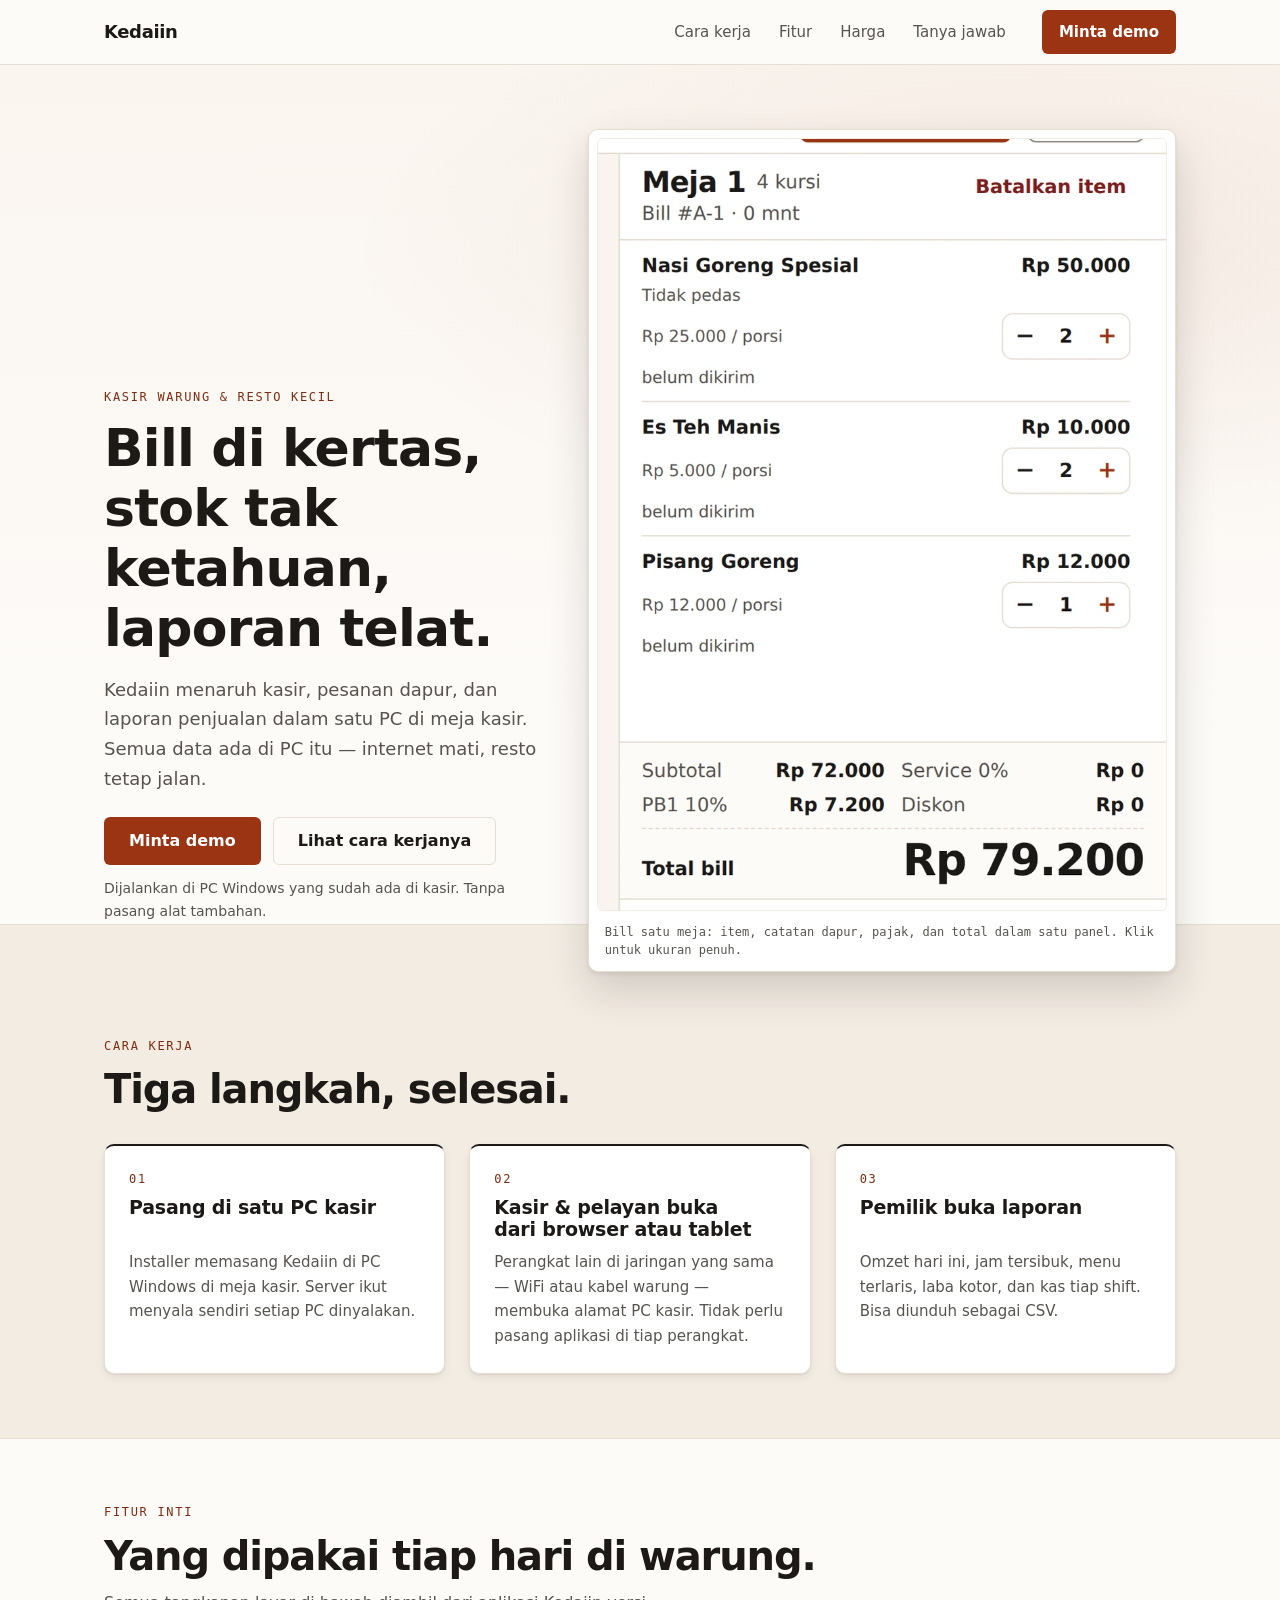
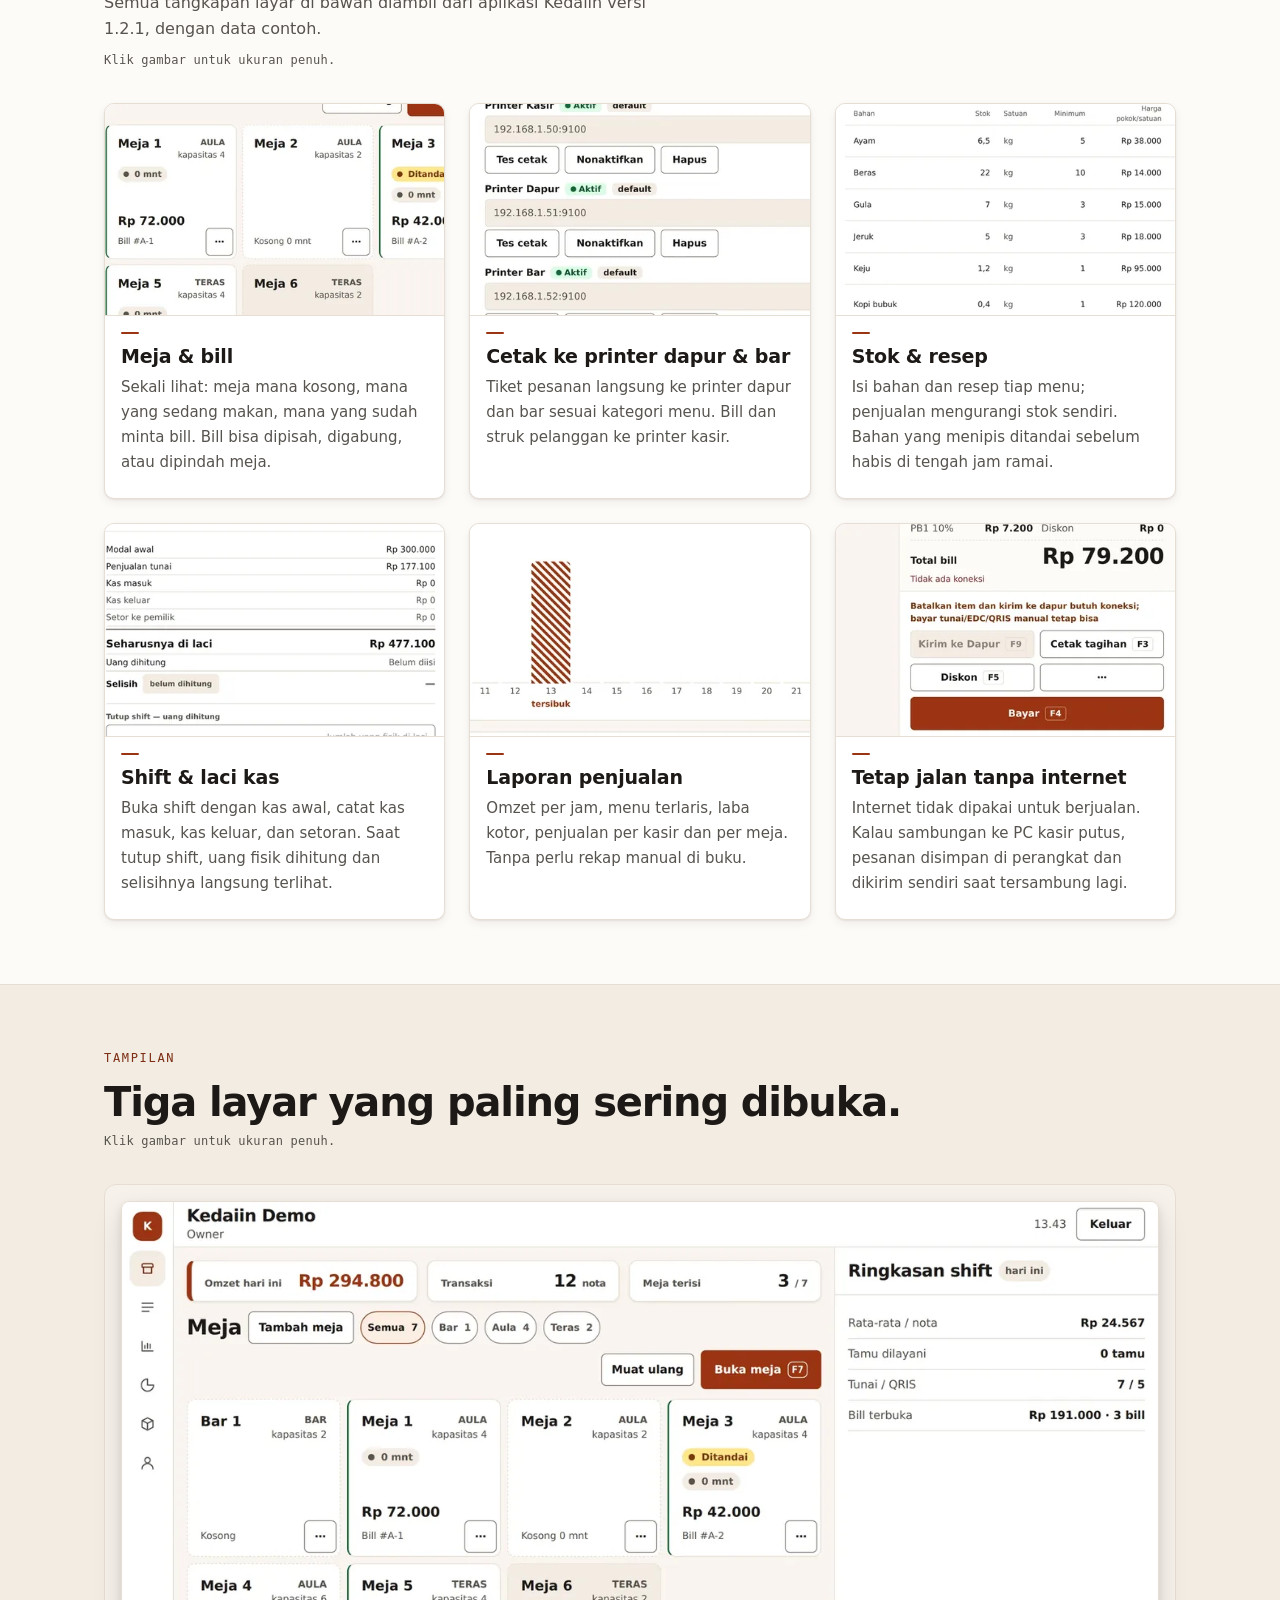
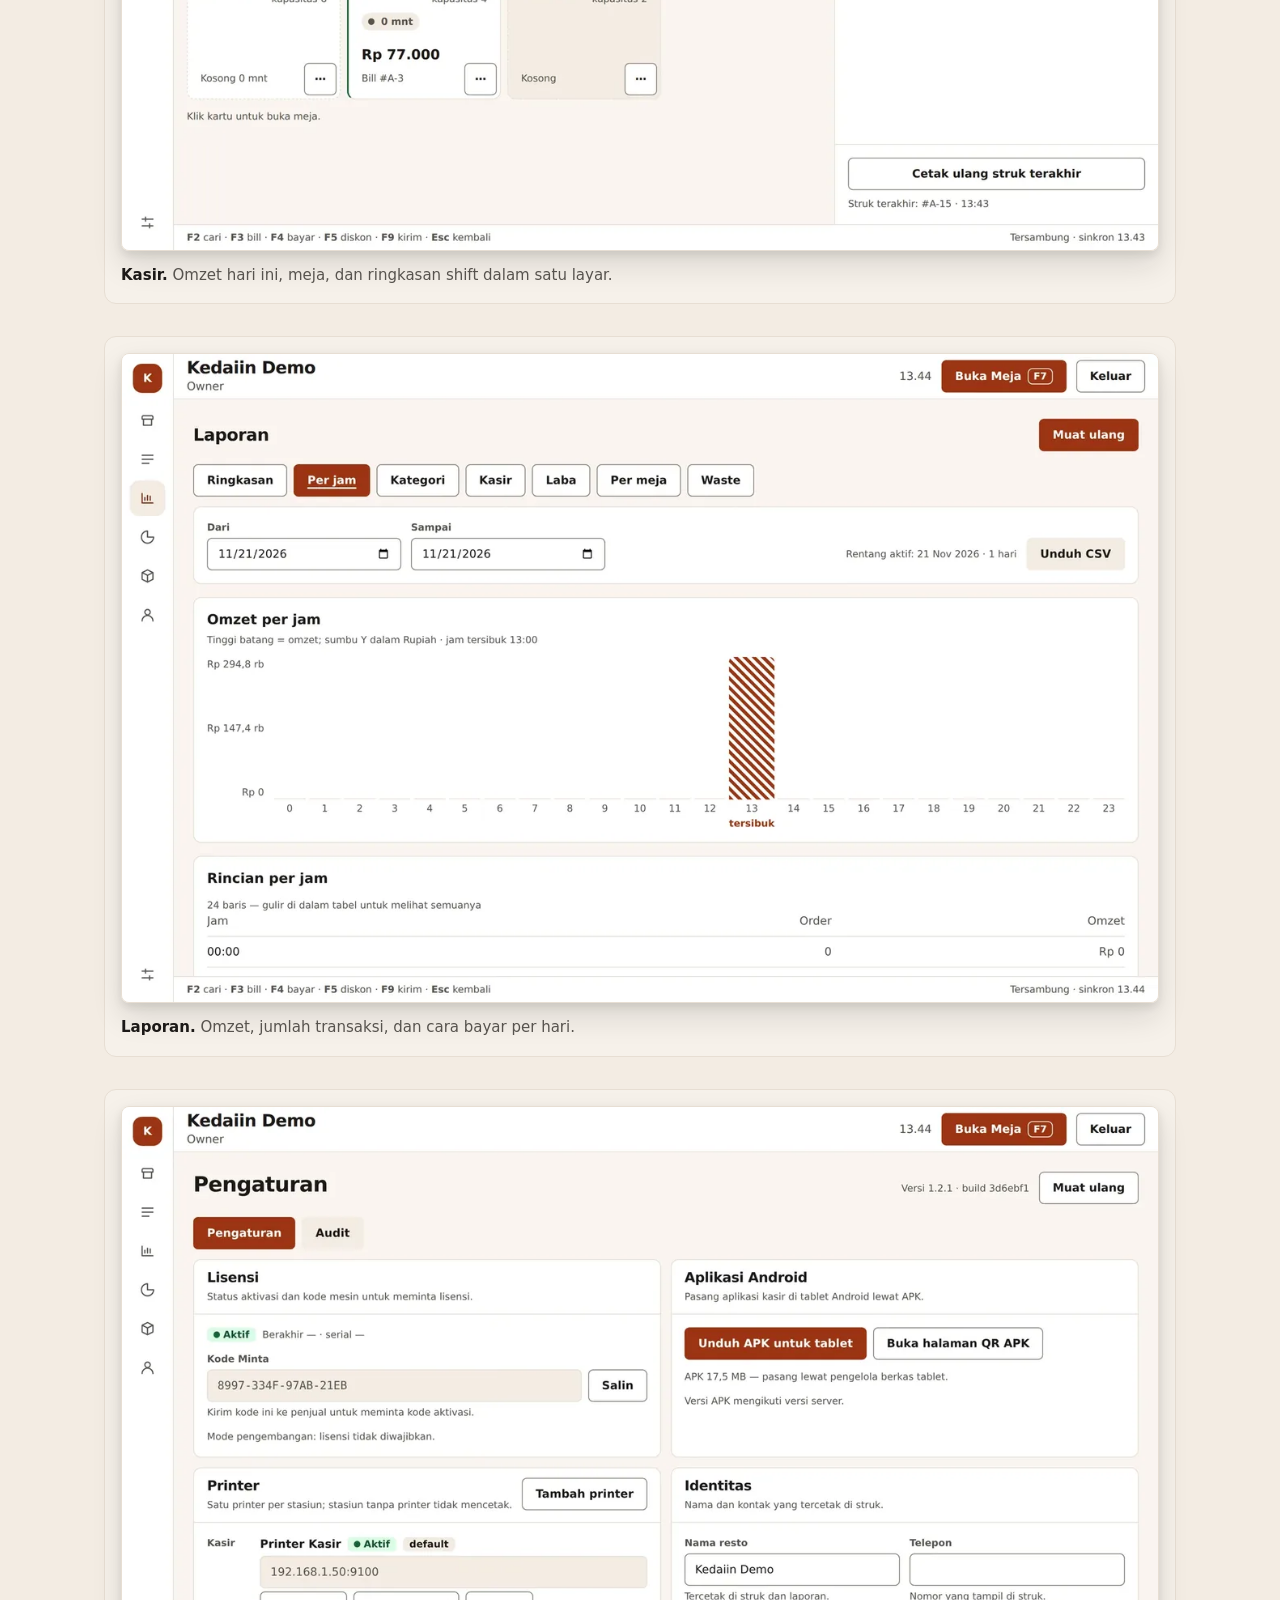
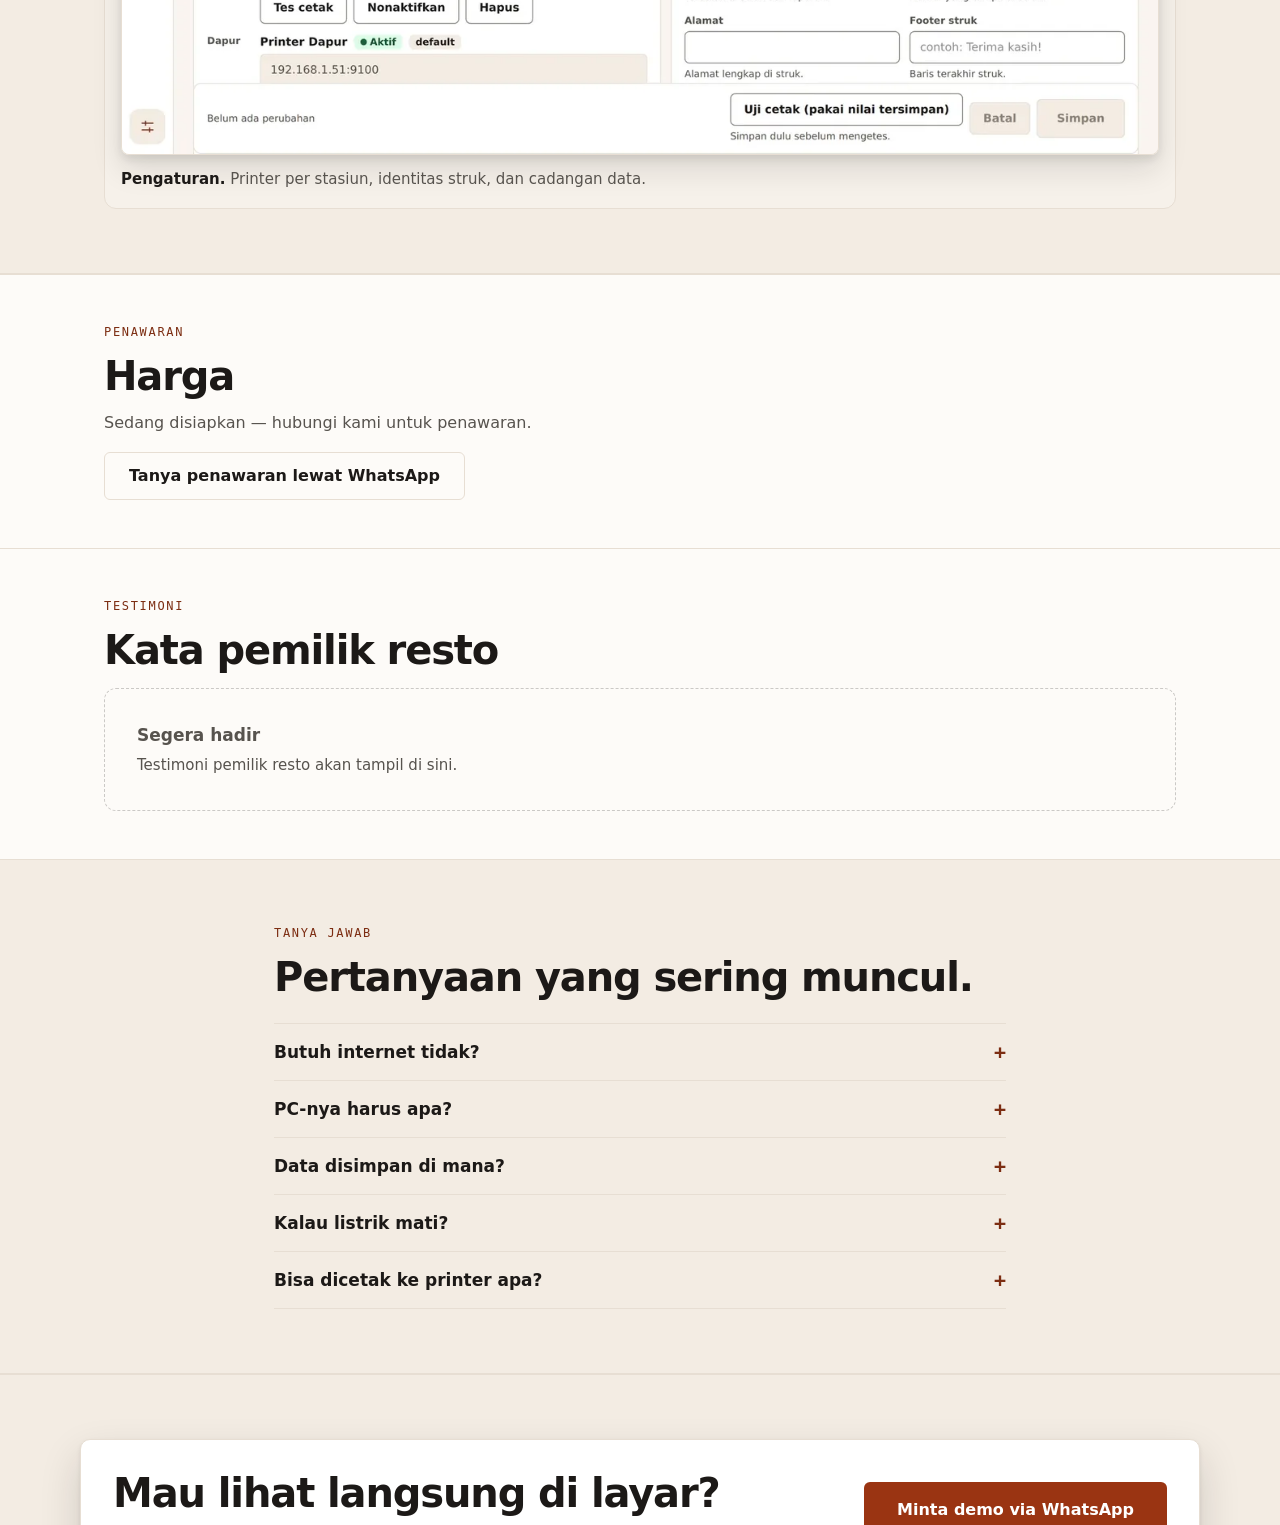
==== index.html @ d6ef9f5c "landing: keterbacaan gambar — lightbox klik (Esc/×/latar, fokus balik, scroll lock) + 6 crop detail " ====
<!doctype html>
<html lang="id">
<head>
<meta charset="utf-8">
<script>document.documentElement.classList.add('js')</script>
<meta name="viewport" content="width=device-width, initial-scale=1">
<title>Kedaiin — kasir, dapur, dan laporan dalam satu PC</title>
<meta name="description" content="Kasir resto, tiket dapur, stok, dan laporan penjualan dalam satu PC di meja kasir. Tetap jalan tanpa internet. Minta demo lewat WhatsApp.">
<link rel="canonical" href="https://kedaiin.id/">
<meta property="og:type" content="website">
<meta property="og:title" content="Kedaiin — kasir, dapur, dan laporan dalam satu PC">
<meta property="og:description" content="Bill, pesanan dapur, stok, shift kas, dan laporan dalam satu PC. Resto tetap jalan walau internet mati.">
<meta property="og:image" content="https://kedaiin.id/assets/og.jpg">
<meta property="og:url" content="https://kedaiin.id/">
<meta name="twitter:card" content="summary_large_image">
<link rel="stylesheet" href="styles.css">
<script src="main.js" defer></script>
</head>
<body>
<a class="skip" href="#isi">Lompat ke isi</a>

<header class="bar">
  <div class="wrap bar__in">
    <a class="mark" href="#atas" aria-label="Kedaiin, ke atas">Kedaiin</a>
    <nav class="nav" aria-label="Bagian halaman">
      <a href="#cara">Cara kerja</a>
      <a href="#fitur">Fitur</a>
      <a href="#harga">Harga</a>
      <a href="#faq">Tanya jawab</a>
    </nav>
    <a class="btn btn--primary btn--sm" href="https://wa.me/62895415204242?text=Halo%2C%20saya%20pemilik%20resto%20dan%20ingin%20lihat%20demo%20Kedaiin">Minta demo</a>
  </div>
</header>

<main id="isi">

  <section class="hero" id="atas">
    <div class="wrap hero__in">
      <div class="hero__text">
        <p class="eyebrow">Kasir warung &amp; resto kecil</p>
        <h1>Bill di kertas, stok tak ketahuan, laporan telat.</h1>
        <p class="lead">
          Kedaiin menaruh kasir, pesanan dapur, dan laporan penjualan dalam satu PC
          di meja kasir. Semua data ada di PC itu — internet mati, resto tetap jalan.
        </p>
        <div class="cta">
          <a class="btn btn--primary" href="https://wa.me/62895415204242?text=Halo%2C%20saya%20pemilik%20resto%20dan%20ingin%20lihat%20demo%20Kedaiin">Minta demo</a>
          <a class="btn btn--ghost" href="#cara">Lihat cara kerjanya</a>
        </div>
        <p class="fine">Dijalankan di PC Windows yang sudah ada di kasir. Tanpa pasang alat tambahan.</p>
      </div>

      <figure class="frame">
        <button class="shot" type="button" aria-label="Perbesar: layar pesanan Kedaiin">
          <picture>
            <source media="(max-width: 680px)" srcset="assets/hero-bill-hp.webp" width="840" height="1139">
            <img src="assets/hero-bill.webp" width="1000" height="625" alt="Layar pesanan Kedaiin: daftar menu di kiri, bill Meja 1 dengan 3 item, pajak, dan total Rp 79.200 di kanan">
          </picture>
        </button>
        <figcaption>Bill satu meja: item, catatan dapur, pajak, dan total dalam satu panel. Klik untuk ukuran penuh.</figcaption>
      </figure>
    </div>
  </section>

  <section class="band" id="cara">
    <div class="wrap">
      <p class="eyebrow">Cara kerja</p>
      <h2>Tiga langkah, selesai.</h2>
      <ol class="steps">
        <li class="reveal">
          <span class="steps__n">01</span>
          <h3>Pasang di satu PC kasir</h3>
          <p>Installer memasang Kedaiin di PC Windows di meja kasir. Server ikut menyala sendiri setiap PC dinyalakan.</p>
        </li>
        <li class="reveal">
          <span class="steps__n">02</span>
          <h3>Kasir &amp; pelayan buka dari browser atau tablet</h3>
          <p>Perangkat lain di jaringan yang sama — WiFi atau kabel warung — membuka alamat PC kasir. Tidak perlu pasang aplikasi di tiap perangkat.</p>
        </li>
        <li class="reveal">
          <span class="steps__n">03</span>
          <h3>Pemilik buka laporan</h3>
          <p>Omzet hari ini, jam tersibuk, menu terlaris, laba kotor, dan kas tiap shift. Bisa diunduh sebagai CSV.</p>
        </li>
      </ol>
    </div>
  </section>

  <section class="section" id="fitur">
    <div class="wrap">
      <p class="eyebrow">Fitur inti</p>
      <h2>Yang dipakai tiap hari di warung.</h2>
      <p class="section__lead">Semua tangkapan layar di bawah diambil dari aplikasi Kedaiin versi 1.2.1, dengan data contoh.</p>
      <p class="hint">Klik gambar untuk ukuran penuh.</p>

      <ul class="cards">
        <li class="card reveal">
          <button class="shot" type="button" data-full="assets/kasir-meja.webp">
            <img src="assets/fitur-kasir-meja-crop.webp" width="460" height="288" alt="Peta meja Kedaiin: Meja 1 dengan Bill #A-1 senilai Rp 72.000, Meja 2 kosong, Meja 3 ditandai dengan Rp 42.000" loading="lazy">
          </button>
          <div class="card__body">
            <h3>Meja &amp; bill</h3>
            <p>Sekali lihat: meja mana kosong, mana yang sedang makan, mana yang sudah minta bill. Bill bisa dipisah, digabung, atau dipindah meja.</p>
          </div>
        </li>
        <li class="card reveal">
          <button class="shot" type="button" data-full="assets/printer.webp">
            <img src="assets/fitur-printer-crop.webp" width="460" height="288" alt="Pengaturan printer Kedaiin: printer kasir 192.168.1.50:9100, dapur .51, bar .52, masing-masing dengan tombol Tes cetak" loading="lazy">
          </button>
          <div class="card__body">
            <h3>Cetak ke printer dapur &amp; bar</h3>
            <p>Tiket pesanan langsung ke printer dapur dan bar sesuai kategori menu. Bill dan struk pelanggan ke printer kasir.</p>
          </div>
        </li>
        <li class="card reveal">
          <button class="shot" type="button" data-full="assets/stok.webp">
            <img src="assets/fitur-stok-crop.webp" width="460" height="288" alt="Daftar bahan di Kedaiin: Ayam 6,5 kg, Beras 22 kg, Gula 7 kg, Jeruk 5 kg, Keju 1,2 kg, Kopi bubuk 0,4 kg, dengan harga pokok per satuan" loading="lazy">
          </button>
          <div class="card__body">
            <h3>Stok &amp; resep</h3>
            <p>Isi bahan dan resep tiap menu; penjualan mengurangi stok sendiri. Bahan yang menipis ditandai sebelum habis di tengah jam ramai.</p>
          </div>
        </li>
        <li class="card reveal">
          <button class="shot" type="button" data-full="assets/shift.webp">
            <img src="assets/fitur-shift-crop.webp" width="460" height="288" alt="Layar tutup shift Kedaiin: modal awal Rp 300.000, penjualan tunai Rp 177.100, seharusnya di laci Rp 477.100" loading="lazy">
          </button>
          <div class="card__body">
            <h3>Shift &amp; laci kas</h3>
            <p>Buka shift dengan kas awal, catat kas masuk, kas keluar, dan setoran. Saat tutup shift, uang fisik dihitung dan selisihnya langsung terlihat.</p>
          </div>
        </li>
        <li class="card reveal">
          <button class="shot" type="button" data-full="assets/laporan.webp">
            <img src="assets/fitur-laporan-crop.webp" width="460" height="288" alt="Laporan penjualan Kedaiin: grafik omzet per jam dari pukul 11 sampai 21, batang jam 13 ditandai tersibuk" loading="lazy">
          </button>
          <div class="card__body">
            <h3>Laporan penjualan</h3>
            <p>Omzet per jam, menu terlaris, laba kotor, penjualan per kasir dan per meja. Tanpa perlu rekap manual di buku.</p>
          </div>
        </li>
        <li class="card reveal">
          <button class="shot" type="button" data-full="assets/offline.webp">
            <img src="assets/fitur-offline-crop.webp" width="460" height="288" alt="Layar kasir Kedaiin saat sambungan putus: total bill Rp 79.200, pesan tidak ada koneksi, kirim ke dapur nonaktif, tombol Bayar tetap aktif" loading="lazy">
          </button>
          <div class="card__body">
            <h3>Tetap jalan tanpa internet</h3>
            <p>Internet tidak dipakai untuk berjualan. Kalau sambungan ke PC kasir putus, pesanan disimpan di perangkat dan dikirim sendiri saat tersambung lagi.</p>
          </div>
        </li>
      </ul>
    </div>
  </section>

  <section class="band" id="tampilan">
    <div class="wrap">
      <p class="eyebrow">Tampilan</p>
      <h2>Tiga layar yang paling sering dibuka.</h2>
      <p class="hint">Klik gambar untuk ukuran penuh.</p>
      <ul class="shots">
        <li class="reveal">
          <button class="shot" type="button">
            <img src="assets/tampilan-kasir.webp" width="1280" height="800" alt="Layar kasir Kedaiin: ringkasan omzet hari ini, peta meja, dan ringkasan shift di kanan" loading="lazy">
          </button>
          <p class="shots__cap"><b>Kasir.</b> Omzet hari ini, meja, dan ringkasan shift dalam satu layar.</p>
        </li>
        <li class="reveal">
          <button class="shot" type="button">
            <img src="assets/tampilan-laporan.webp" width="1280" height="800" alt="Layar laporan Kedaiin: omzet, jumlah transaksi, cara bayar, dan ringkasan shift" loading="lazy">
          </button>
          <p class="shots__cap"><b>Laporan.</b> Omzet, jumlah transaksi, dan cara bayar per hari.</p>
        </li>
        <li class="reveal">
          <button class="shot" type="button">
            <img src="assets/tampilan-pengaturan.webp" width="1280" height="800" alt="Layar pengaturan Kedaiin: lisensi, aplikasi tablet, printer per stasiun, dan identitas struk" loading="lazy">
          </button>
          <p class="shots__cap"><b>Pengaturan.</b> Printer per stasiun, identitas struk, dan cadangan data.</p>
        </li>
      </ul>
    </div>
  </section>

  <section class="section section--tight" id="harga">
    <div class="wrap">
      <p class="eyebrow">Penawaran</p>
      <h2>Harga</h2>
      <p class="section__lead">Sedang disiapkan — hubungi kami untuk penawaran.</p>
      <p class="harga__act"><a class="btn btn--ghost" href="https://wa.me/62895415204242?text=Halo%2C%20saya%20pemilik%20resto%20dan%20ingin%20lihat%20demo%20Kedaiin">Tanya penawaran lewat WhatsApp</a></p>
    </div>
  </section>

  <section class="section section--tight" id="testimoni">
    <div class="wrap">
      <p class="eyebrow">Testimoni</p>
      <h2>Kata pemilik resto</h2>
      <div class="empty">
        <p class="empty__t">Segera hadir</p>
        <p class="empty__s">Testimoni pemilik resto akan tampil di sini.</p>
      </div>
    </div>
  </section>

  <section class="band" id="faq">
    <div class="wrap wrap--narrow">
      <p class="eyebrow">Tanya jawab</p>
      <h2>Pertanyaan yang sering muncul.</h2>
      <div class="faq">
        <details>
          <summary>Butuh internet tidak?</summary>
          <div class="faq__a"><div><p>Tidak. Kasir, pesanan, cetak struk, dan laporan berjalan di jaringan lokal — cukup router atau WiFi di warung. Internet hanya dipakai untuk memeriksa versi baru dan mengunduh aplikasi tablet.</p></div></div>
        </details>
        <details>
          <summary>PC-nya harus apa?</summary>
          <div class="faq__a"><div><p>Windows 10 atau 11, 64-bit. RAM 4 GB sudah jalan (8 GB lebih nyaman), ruang kosong sekitar 1 GB, dan PC tersambung ke router. Windows 7 dan 8 tidak didukung.</p></div></div>
        </details>
        <details>
          <summary>Data disimpan di mana?</summary>
          <div class="faq__a"><div><p>Di PC kasir itu sendiri, bukan di internet. Installer juga membuat cadangan harian otomatis pukul 03.00, dan cadangan bisa dibuat manual dari halaman Pengaturan.</p></div></div>
        </details>
        <details>
          <summary>Kalau listrik mati?</summary>
          <div class="faq__a"><div><p>Setelah PC dinyalakan lagi, Kedaiin menyala sendiri dan transaksi terakhir tetap ada. Kami menyarankan UPS 600 VA: listrik mati tepat saat transaksi berisiko merusak berkas data.</p></div></div>
        </details>
        <details>
          <summary>Bisa dicetak ke printer apa?</summary>
          <div class="faq__a"><div><p>Printer thermal 58 mm (ESC/POS). Printer kasir boleh LAN, USB, atau Bluetooth; printer dapur dan bar sebaiknya LAN, karena di sana tidak ada PC yang bisa mencetak.</p></div></div>
        </details>
      </div>
    </div>
  </section>

  <section class="closing" id="kontak">
    <div class="wrap closing__in">
      <div>
        <h2>Mau lihat langsung di layar?</h2>
        <p class="lead">Kami bisa menunjukkan demo lewat video call, atau mengirim versi yang bisa dicoba di PC sendiri.</p>
      </div>
      <div class="closing__act">
        <a class="btn btn--primary btn--lg" href="https://wa.me/62895415204242?text=Halo%2C%20saya%20pemilik%20resto%20dan%20ingin%20lihat%20demo%20Kedaiin">Minta demo via WhatsApp</a>
        <p class="closing__num">0895-4152-04242</p>
      </div>
    </div>
  </section>

</main>

<footer class="foot">
  <div class="wrap foot__in">
    <p><b>Kedaiin</b> — kasir, dapur, dan laporan untuk resto kecil.</p>
    <p>WhatsApp 0895-4152-04242</p>
  </div>
</footer>

<div class="lb" id="lb" role="dialog" aria-modal="true" aria-label="Gambar ukuran penuh" hidden>
  <button class="lb__x" type="button" aria-label="Tutup gambar">×</button>
  <img class="lb__img" src="assets/hero-bill.webp" alt="">
</div>

</body>
</html>
---- styles.css ----
/* Kedaiin — halaman marketing. Token warna/tipe mengacu
   ~/vault/Projects/kedaiin/design/tokens.css, skala sendiri untuk ukuran layar besar. */

:root {
  /* warna */
  --paper: #fdfbf8;
  --paper-2: #faf5ef;
  --paper-3: #f3ece3;
  --line: #e7ded3;
  --ink: #1c1917;
  --ink-2: #57534e;
  --brick: #9a3412;
  --brick-deep: #7c2d12;

  /* jarak: satu skala 4 → 96 */
  --s1: 4px;
  --s2: 8px;
  --s3: 12px;
  --s4: 16px;
  --s5: 24px;
  --s6: 32px;
  --s7: 48px;
  --s8: 64px;
  --s9: 96px;

  --r1: 6px;
  --r2: 10px;

  /* bayangan: 3 tingkat saja — diam / naik / mengambang */
  --shadow-1: 0 1px 2px rgb(28 25 23 / 0.08), 0 4px 10px rgb(28 25 23 / 0.06);
  --shadow-2: 0 4px 8px rgb(28 25 23 / 0.10), 0 14px 30px rgb(28 25 23 / 0.12);
  --shadow-3: 0 2px 4px rgb(28 25 23 / 0.08), 0 18px 40px rgb(28 25 23 / 0.16);

  /* gerak: satu easing, tiga durasi */
  --ease: cubic-bezier(0.2, 0.7, 0.2, 1);
  --dur-reveal: 220ms;
  --dur-acc: 200ms;

  --font: -apple-system, "Segoe UI", Roboto, "Noto Sans", "Helvetica Neue", "DejaVu Sans", Arial, sans-serif;
  --mono: ui-monospace, "Cascadia Mono", "SF Mono", Consolas, "DejaVu Sans Mono", monospace;

  --wrap: 1120px;
  --dur: 140ms;
}

* { box-sizing: border-box; }

html { -webkit-text-size-adjust: 100%; }

body {
  margin: 0;
  background: var(--paper);
  color: var(--ink);
  font-family: var(--font);
  font-size: 17px;
  line-height: 1.65;
  font-variant-numeric: tabular-nums;
}

img { display: block; max-width: 100%; height: auto; }

h1, h2, h3 { margin: 0; letter-spacing: -0.015em; line-height: 1.15; text-wrap: balance; }

h1 { font-size: clamp(2rem, 1.35rem + 2.4vw, 3.25rem); }
h2 { font-size: clamp(1.75rem, 1.25rem + 1.9vw, 2.5rem); letter-spacing: -0.028em; line-height: 1.08; }
h3 { font-size: 1.1875rem; letter-spacing: -0.01em; }

p { margin: 0; }

a { color: inherit; }

:focus-visible {
  outline: 2px solid var(--brick-deep);
  outline-offset: 2px;
  border-radius: var(--r1);
}

.skip {
  position: absolute;
  left: -9999px;
  top: 0;
  background: var(--ink);
  color: var(--paper);
  padding: var(--s3) var(--s4);
  z-index: 10;
}
.skip:focus { left: var(--s4); top: var(--s4); }

.wrap {
  width: 100%;
  max-width: var(--wrap);
  margin: 0 auto;
  padding: 0 var(--s5);
}
.wrap--narrow { max-width: 780px; }

/* ── reveal (hanya aktif kalau JS jalan; hero tidak ikut) ──── */
html.js .reveal {
  --rd: 0ms;
  opacity: 0;
  transform: translateY(12px);
  transition:
    opacity var(--dur-reveal) var(--ease) var(--rd),
    transform var(--dur-reveal) var(--ease) var(--rd);
}
html.js .reveal.is-visible { opacity: 1; transform: none; }

/* stagger grid: 45 ms per langkah, maksimal 5 langkah */
html.js .steps > li:nth-child(2),
html.js .shots > li:nth-child(2),
html.js .cards > li:nth-child(2) { --rd: 45ms; }
html.js .steps > li:nth-child(3),
html.js .shots > li:nth-child(3),
html.js .cards > li:nth-child(3) { --rd: 90ms; }
html.js .cards > li:nth-child(4) { --rd: 135ms; }
html.js .cards > li:nth-child(n + 5) { --rd: 180ms; }

/* ── bilah atas ───────────────────────────────────────────── */
.bar {
  position: sticky;
  top: 0;
  z-index: 5;
  background: color-mix(in srgb, var(--paper) 92%, transparent);
  backdrop-filter: blur(8px);
  border-bottom: 1px solid var(--line);
  transition: box-shadow var(--dur-acc) var(--ease), border-color var(--dur-acc) var(--ease);
}
.bar.is-scrolled {
  box-shadow: var(--shadow-3);
  border-bottom-color: transparent;
}
.bar__in {
  display: flex;
  align-items: center;
  gap: var(--s5);
  min-height: 64px;
}
.mark {
  font-weight: 700;
  font-size: 1.125rem;
  letter-spacing: -0.02em;
  text-decoration: none;
  padding: var(--s2) 0;
}
.nav {
  display: flex;
  gap: var(--s1);
  margin-left: auto;
  font-size: 0.9375rem;
}
.nav a {
  position: relative;
  display: inline-flex;
  align-items: center;
  min-height: 44px;
  padding: 0 var(--s3);
  text-decoration: none;
  color: var(--ink-2);
  transition: color var(--dur) var(--ease);
}
.nav a::after {
  content: "";
  position: absolute;
  left: var(--s3);
  right: var(--s3);
  bottom: 9px;
  height: 1.5px;
  background: currentColor;
  transform: scaleX(0);
  transform-origin: left center;
  transition: transform var(--dur) var(--ease);
}
@media (hover: hover) {
  .nav a:hover { color: var(--ink); }
  .nav a:hover::after { transform: scaleX(1); }
}

/* ── tombol ───────────────────────────────────────────────── */
.btn {
  display: inline-flex;
  align-items: center;
  justify-content: center;
  gap: var(--s2);
  min-height: 48px;
  padding: 0 var(--s5);
  border: 1px solid transparent;
  border-radius: var(--r1);
  font-size: 1rem;
  font-weight: 600;
  text-decoration: none;
  transition:
    background var(--dur) var(--ease),
    border-color var(--dur) var(--ease),
    box-shadow var(--dur) var(--ease),
    color var(--dur) var(--ease);
}
.btn--primary { background: var(--brick); color: #fff; }
.btn--ghost { border-color: var(--line); color: var(--ink); background: var(--paper); }
@media (hover: hover) {
  .btn--primary:hover { background: var(--brick-deep); box-shadow: var(--shadow-1); }
  .btn--ghost:hover { border-color: var(--ink-2); background: var(--paper-2); }
}
.btn--sm { min-height: 44px; padding: 0 var(--s4); font-size: 0.9375rem; }
.btn--lg { min-height: 56px; padding: 0 var(--s6); }

.link { color: var(--brick-deep); text-decoration: underline; text-underline-offset: 3px; }
.link:hover { text-decoration-thickness: 2px; }

/* ── hero ─────────────────────────────────────────────────── */
.hero {
  position: relative;
  z-index: 1; /* kartu menembus seksi berikutnya — harus dilukis di atasnya */
  overflow-x: clip; /* bentuk latar tidak boleh menambah lebar halaman */
  overflow-y: visible;
  padding: var(--s8) 0 0;
  background:
    radial-gradient(1100px 460px at 82% 22%, rgb(154 52 18 / 0.07), transparent 64%),
    linear-gradient(180deg, var(--paper-2), var(--paper) 78%);
}
/* satu bentuk organik samar di belakang screenshot */
.hero::before {
  content: "";
  position: absolute;
  z-index: 0;
  right: 2%;
  top: 4%;
  width: min(38rem, 52vw);
  aspect-ratio: 1;
  border-radius: 50%;
  background: radial-gradient(closest-side, rgb(154 52 18 / 0.10), rgb(154 52 18 / 0.05) 40%, rgb(154 52 18 / 0.015) 64%, transparent 84%);
  pointer-events: none;
}
.hero__in {
  position: relative;
  z-index: 1;
  display: grid;
  grid-template-columns: minmax(0, 1fr) minmax(0, 1.35fr);
  gap: var(--s7);
  align-items: end;
}
.eyebrow {
  font-family: var(--mono);
  font-size: 0.75rem;
  letter-spacing: 0.14em;
  text-transform: uppercase;
  color: var(--brick-deep);
  margin-bottom: var(--s3);
}
.hero h1 { max-width: 19ch; }
.lead {
  font-size: 1.125rem;
  color: var(--ink-2);
  margin-top: var(--s4);
  max-width: 46ch;
}
.cta {
  display: flex;
  flex-wrap: wrap;
  gap: var(--s3);
  margin-top: var(--s5);
}
.fine {
  font-size: 0.875rem;
  color: var(--ink-2);
  margin-top: var(--s3);
}

.frame {
  margin: 0 0 -48px; /* kartu hero turun 48 px menembus batas seksi */
  background: #fff;
  border: 1px solid var(--line);
  border-radius: var(--r2);
  padding: var(--s2);
  box-shadow: var(--shadow-3);
}
.frame img {
  border-radius: var(--r1);
  width: 100%;
  border: 1px solid var(--paper-3);
}
.frame figcaption {
  font-family: var(--mono);
  font-size: 0.75rem;
  line-height: 1.5;
  color: var(--ink-2);
  padding: var(--s3) var(--s2) var(--s1);
}

/* kartu hero sengaja menembus batas seksi (lihat margin-bottom .hero);
   seksi sesudahnya diberi padding ekstra 48 px supaya teksnya tidak tertutup */
#cara { padding-top: calc(var(--s8) + 48px); }

/* ── pita (latar krem) — satu-satunya variasi latar seksi ─── */
.band { background: var(--paper-3); border-top: 1px solid var(--line); border-bottom: 1px solid var(--line); padding: var(--s8) 0; }

/* ── langkah ──────────────────────────────────────────────── */
.steps {
  list-style: none;
  padding: 0;
  margin: var(--s6) 0 0;
  display: grid;
  grid-template-columns: repeat(3, minmax(0, 1fr));
  gap: var(--s5);
  counter-reset: step;
}
.steps li {
  background: #fff;
  border: 1px solid var(--line);
  border-top: 2px solid var(--ink);
  border-radius: var(--r2);
  padding: var(--s5);
  box-shadow: var(--shadow-1);
  transition: box-shadow var(--dur) var(--ease), translate var(--dur) var(--ease);
}
@media (hover: hover) {
  .steps li:hover { translate: 0 -2px; box-shadow: var(--shadow-2); }
}
.steps__n {
  display: block;
  font-family: var(--mono);
  font-size: 0.75rem;
  letter-spacing: 0.14em;
  color: var(--brick-deep);
  margin-bottom: var(--s2);
}
.steps h3 { margin-bottom: var(--s2); }
@media (min-width: 961px) { .steps h3 { min-height: 2.35em; } }
.steps p { color: var(--ink-2); font-size: 0.9375rem; }

/* ── seksi umum ───────────────────────────────────────────── */
.section { padding: var(--s8) 0; }
.section--tight { padding: var(--s7) 0; border-top: 1px solid var(--line); }
.section__lead { margin-top: var(--s3); color: var(--ink-2); font-size: 1rem; max-width: 58ch; }
.hint {
  margin-top: var(--s2);
  font-family: var(--mono);
  font-size: 0.75rem;
  letter-spacing: 0.02em;
  color: var(--ink-2);
}

/* tombol pembungkus gambar: seluruh gambar bisa diklik untuk ukuran penuh */
.shot {
  display: block;
  width: 100%;
  margin: 0;
  padding: 0;
  border: 0;
  background: none;
  color: inherit;
  font: inherit;
  cursor: zoom-in;
}

/* ── kartu fitur ──────────────────────────────────────────── */
.cards {
  list-style: none;
  margin: var(--s6) 0 0;
  padding: 0;
  display: grid;
  grid-template-columns: repeat(3, minmax(0, 1fr));
  gap: var(--s5);
}
.card {
  background: #fff;
  border: 1px solid var(--line);
  border-radius: var(--r2);
  overflow: hidden;
  display: flex;
  flex-direction: column;
  box-shadow: var(--shadow-1);
  transition:
    box-shadow var(--dur) var(--ease),
    translate var(--dur) var(--ease),
    border-color var(--dur) var(--ease);
}
/* reveal pakai transform, hover pakai translate — dua properti, tidak bentrok */
html.js .card.reveal,
html.js .steps > li.reveal {
  transition:
    opacity var(--dur-reveal) var(--ease) var(--rd),
    transform var(--dur-reveal) var(--ease) var(--rd),
    box-shadow var(--dur) var(--ease),
    translate var(--dur) var(--ease),
    border-color var(--dur) var(--ease);
}
@media (hover: hover) {
  .card:hover {
    translate: 0 -2px;
    box-shadow: var(--shadow-2);
    border-color: var(--paper-3);
  }
}
.card img {
  width: 100%;
  aspect-ratio: 16 / 10;
  object-fit: cover;
  object-position: top center;
  border-bottom: 1px solid var(--line);
}

/* kartu printer: potongan kartu pengaturan, bukan layar penuh */
.card:nth-child(2) img { object-position: center; }
.card__body { padding: var(--s4) var(--s4) var(--s5); }
.card h3 { margin-bottom: var(--s2); }
/* pemisah judul ↔ gambar: garis aksen pendek */
.card h3::before {
  content: "";
  display: block;
  width: 18px;
  height: 2px;
  border-radius: 2px;
  background: var(--brick);
  margin-bottom: var(--s3);
}
.card p { font-size: 0.9375rem; color: var(--ink-2); }

/* ── tangkapan layar besar ────────────────────────────────── */
.shots {
  list-style: none;
  margin: var(--s6) 0 0;
  padding: 0;
  display: grid;
  gap: var(--s6);
}
/* alas berbeda di belakang mock: mock terlihat mengambang, bukan menempel latar seksi */
.shots > li {
  background: #f6f1ea;
  border: 1px solid var(--line);
  border-radius: 12px;
  padding: var(--s4);
}
.shots img {
  width: 100%;
  border: 1px solid var(--line);
  border-radius: 8px;
  box-shadow: var(--shadow-2);
}
.shots__cap {
  margin-top: var(--s3);
  font-size: 0.9375rem;
  color: var(--ink-2);
}
.shots__cap b { color: var(--ink); }

/* ── harga & testimoni (placeholder) ──────────────────────── */
.empty {
  margin-top: var(--s4);
  min-height: 120px;
  display: flex;
  flex-direction: column;
  justify-content: center;
  gap: var(--s1);
  border: 1px dashed color-mix(in srgb, var(--ink) 22%, transparent);
  border-radius: 12px;
  padding: var(--s6);
  background: transparent;
  color: var(--ink-2);
}
.empty p { margin: 0; }
.empty__t { font-weight: 600; color: var(--ink-2); }
.empty__s { font-size: 0.9375rem; }

.harga__act { margin-top: var(--s4); }

/* ── FAQ ──────────────────────────────────────────────────── */
.faq { margin-top: var(--s5); border-top: 1px solid var(--line); }
.faq details { border-bottom: 1px solid var(--line); }
.faq summary {
  display: flex;
  justify-content: space-between;
  align-items: center;
  gap: var(--s4);
  min-height: 56px;
  padding: var(--s3) 0;
  font-weight: 600;
  cursor: pointer;
  list-style: none;
}
.faq summary::-webkit-details-marker { display: none; }
.faq summary::after {
  content: "+";
  font-family: var(--mono);
  font-size: 1.25rem;
  color: var(--brick-deep);
  line-height: 1;
  transition: transform var(--dur-acc) var(--ease);
}
.faq details[open] summary::after { transform: rotate(45deg); }

/* tinggi jawaban dianimasikan lewat grid 0fr → 1fr (hanya saat JS aktif) */
.faq__a { display: grid; grid-template-rows: 1fr; }
.faq__a > div { overflow: hidden; }
html.js .faq__a {
  grid-template-rows: 0fr;
  transition: grid-template-rows var(--dur-acc) var(--ease);
}
html.js .faq details.is-open .faq__a { grid-template-rows: 1fr; }

.faq details p {
  padding: 0 0 var(--s5);
  color: var(--ink-2);
  max-width: 64ch;
}

/* ── penutup ──────────────────────────────────────────────── */
.closing { padding: var(--s8) 0; background: var(--paper-3); border-top: 1px solid var(--line); }
.closing__in {
  display: grid;
  grid-template-columns: minmax(0, 1fr) auto;
  gap: var(--s6);
  align-items: center;
  background: #fff;
  border: 1px solid var(--line);
  border-radius: var(--r2);
  padding: var(--s6);
  box-shadow: var(--shadow-3); /* blok CTA mengambang, bukan pita datar */
}
.closing__act { text-align: right; }
.closing__num {
  white-space: nowrap;
  font-family: var(--mono);
  font-size: 1.125rem;
  letter-spacing: 0.04em;
  margin-top: var(--s3);
}

.foot { padding: var(--s5) 0 var(--s6); }
.foot__in {
  display: flex;
  flex-wrap: wrap;
  gap: var(--s2) var(--s5);
  justify-content: space-between;
  font-size: 0.875rem;
  color: var(--ink-2);
  border-top: 1px solid var(--line);
  padding-top: var(--s4);
}

/* ── layar kecil ──────────────────────────────────────────── */
@media (max-width: 960px) {
  .hero__in { grid-template-columns: 1fr; gap: var(--s6); }
  .hero h1 { max-width: 16ch; }
  .hero::before { width: min(28rem, 76vw); right: -8%; top: 0; }
  .steps, .cards { grid-template-columns: repeat(2, minmax(0, 1fr)); }
  .closing__in { grid-template-columns: 1fr; }
  .closing__act { text-align: left; }
}

@media (max-width: 680px) {
  body { font-size: 16px; }
  .nav { display: none; }
  .bar__in { gap: var(--s3); }
  .steps, .cards { grid-template-columns: 1fr; }
  .hero { padding: var(--s6) 0 0; }
  .band, .section, .closing { padding: var(--s7) 0; }
  #cara { padding-top: calc(var(--s7) + 48px); }
  .wrap { padding: 0 var(--s4); }
  .cta .btn { flex: 1 1 auto; }
  .frame { padding: 6px; }
  .btn--lg { width: 100%; }
}

/* ── lightbox: satu overlay untuk semua tangkapan layar ───── */
.lb {
  position: fixed;
  inset: 0;
  z-index: 60;
  display: grid;
  place-items: center;
  padding: var(--s5);
  background: rgb(20 16 14 / 0.82);
}
.lb[hidden] { display: none; }
.lb__img {
  max-width: 92vw;
  max-height: 88vh;
  width: auto;
  height: auto;
  image-rendering: auto;
  border-radius: 8px;
  box-shadow: 0 24px 64px rgb(0 0 0 / 0.5);
}
.lb__x {
  position: absolute;
  top: var(--s4);
  right: var(--s4);
  width: 44px;
  height: 44px;
  padding: 0;
  font: inherit;
  font-size: 1.5rem;
  line-height: 1;
  color: #fff;
  background: rgb(20 16 14 / 0.55);
  border: 1px solid rgb(255 255 255 / 0.4);
  border-radius: 8px;
  cursor: pointer;
}
/* halaman tidak boleh ikut bergulir selama overlay terbuka */
html.lb-open, body.lb-open { overflow: hidden; }

/* ── gerak dimatikan: semua transisi 0s, reveal langsung terlihat ── */
@media (prefers-reduced-motion: reduce) {
  *, *::before, *::after {
    transition: none !important;
    animation: none !important;
  }
  html.js .reveal { opacity: 1; transform: none; }
}
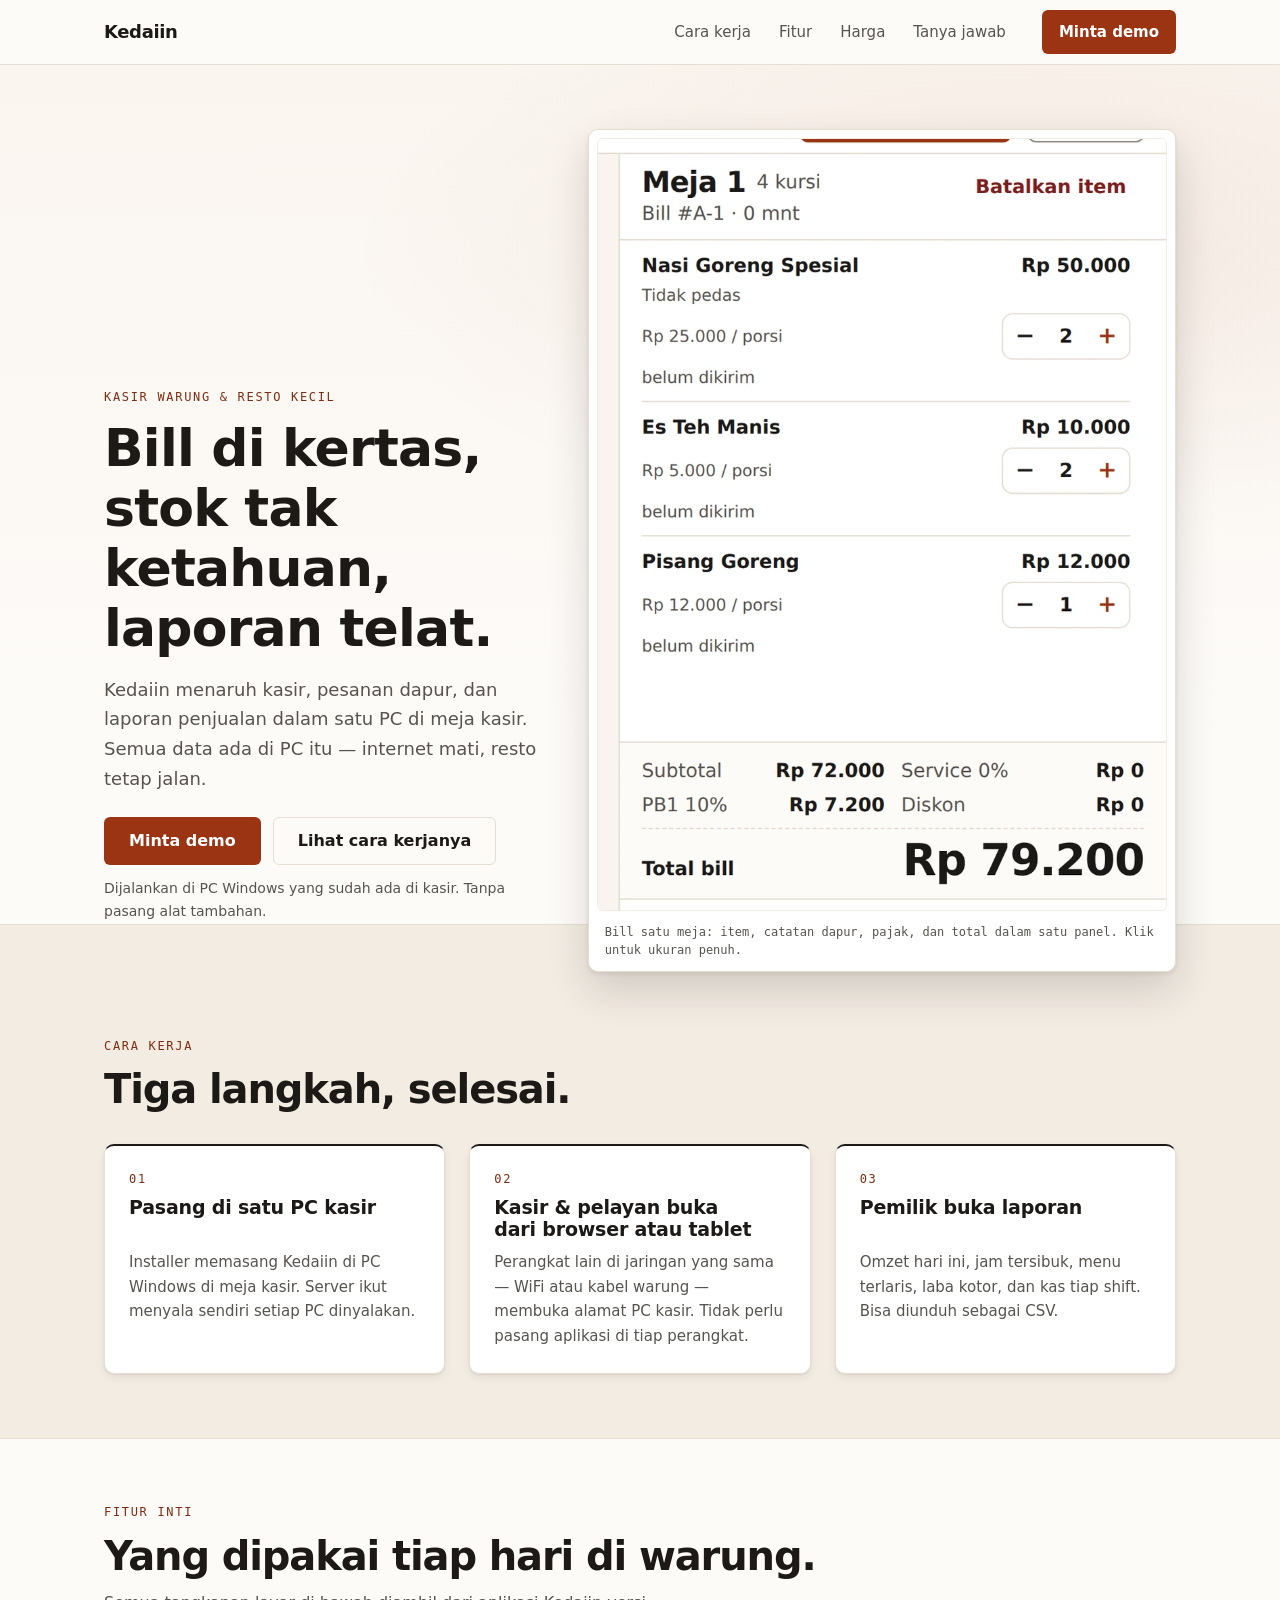
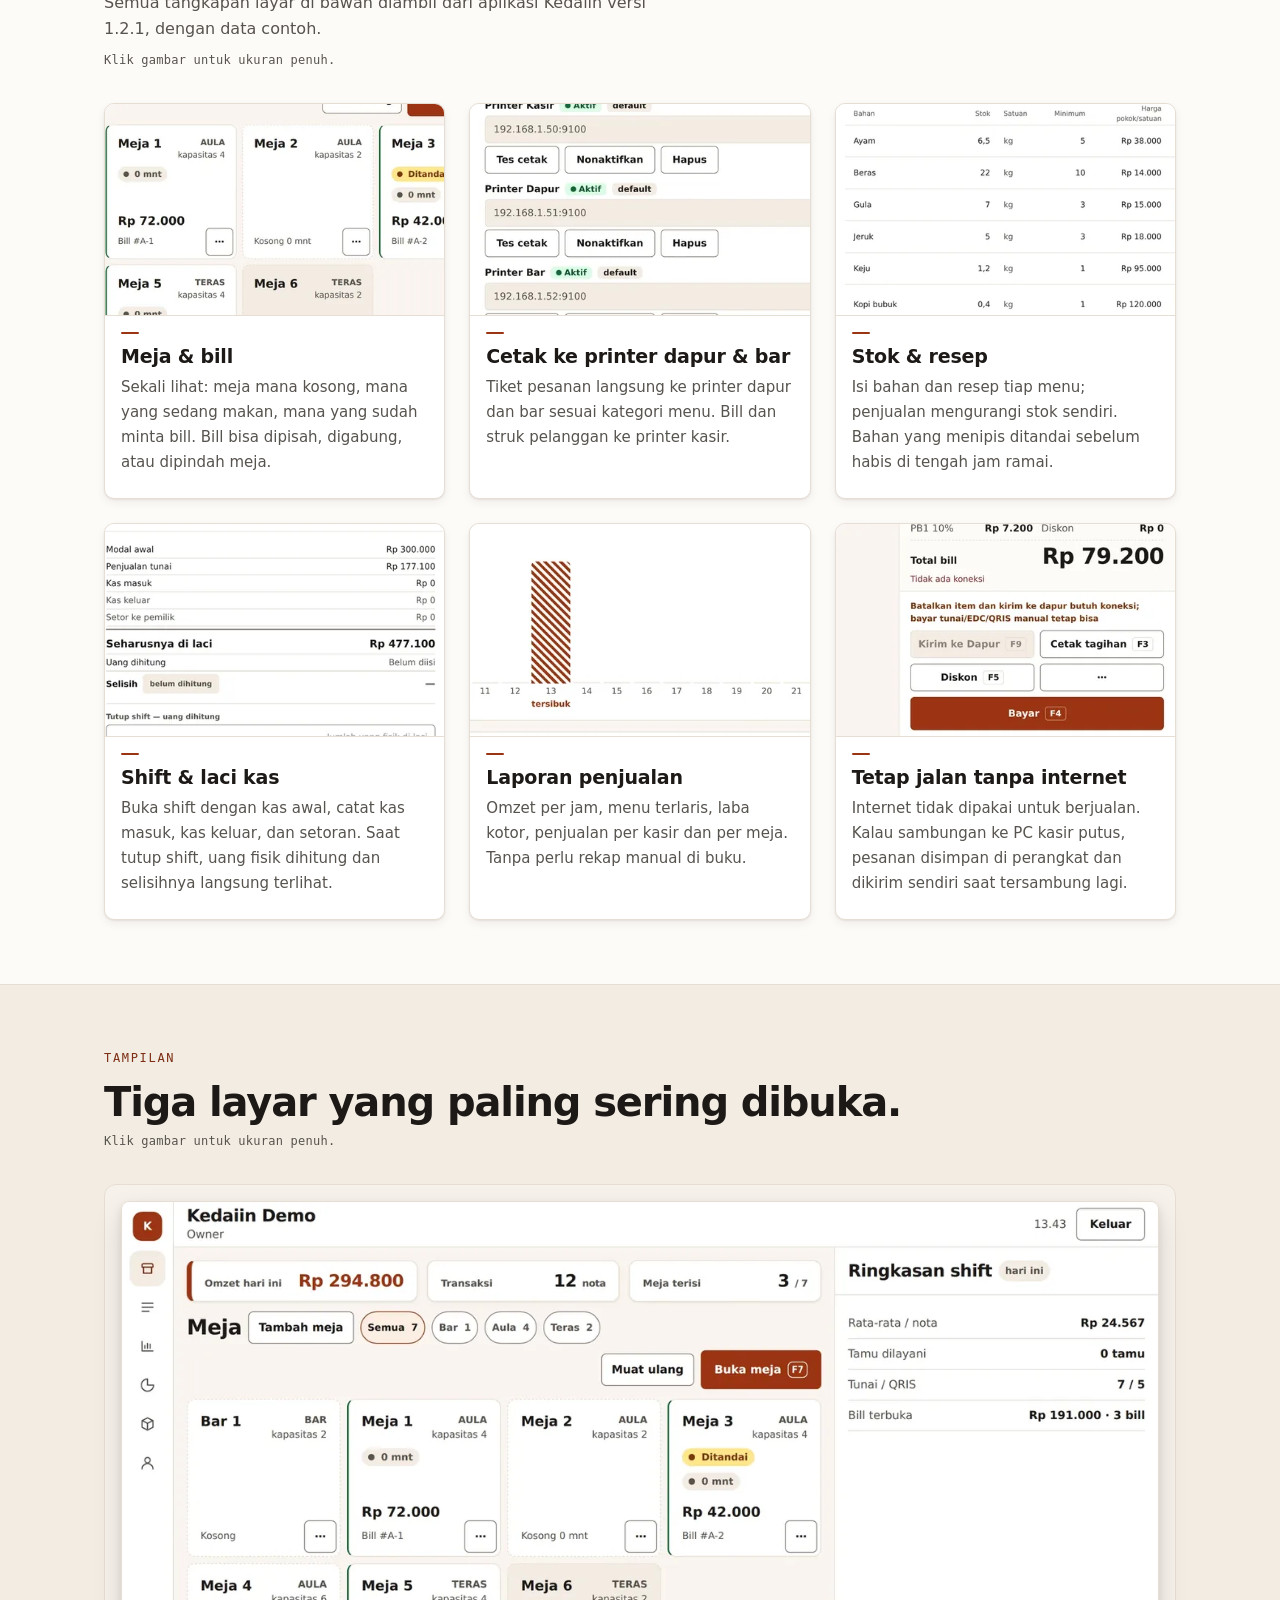
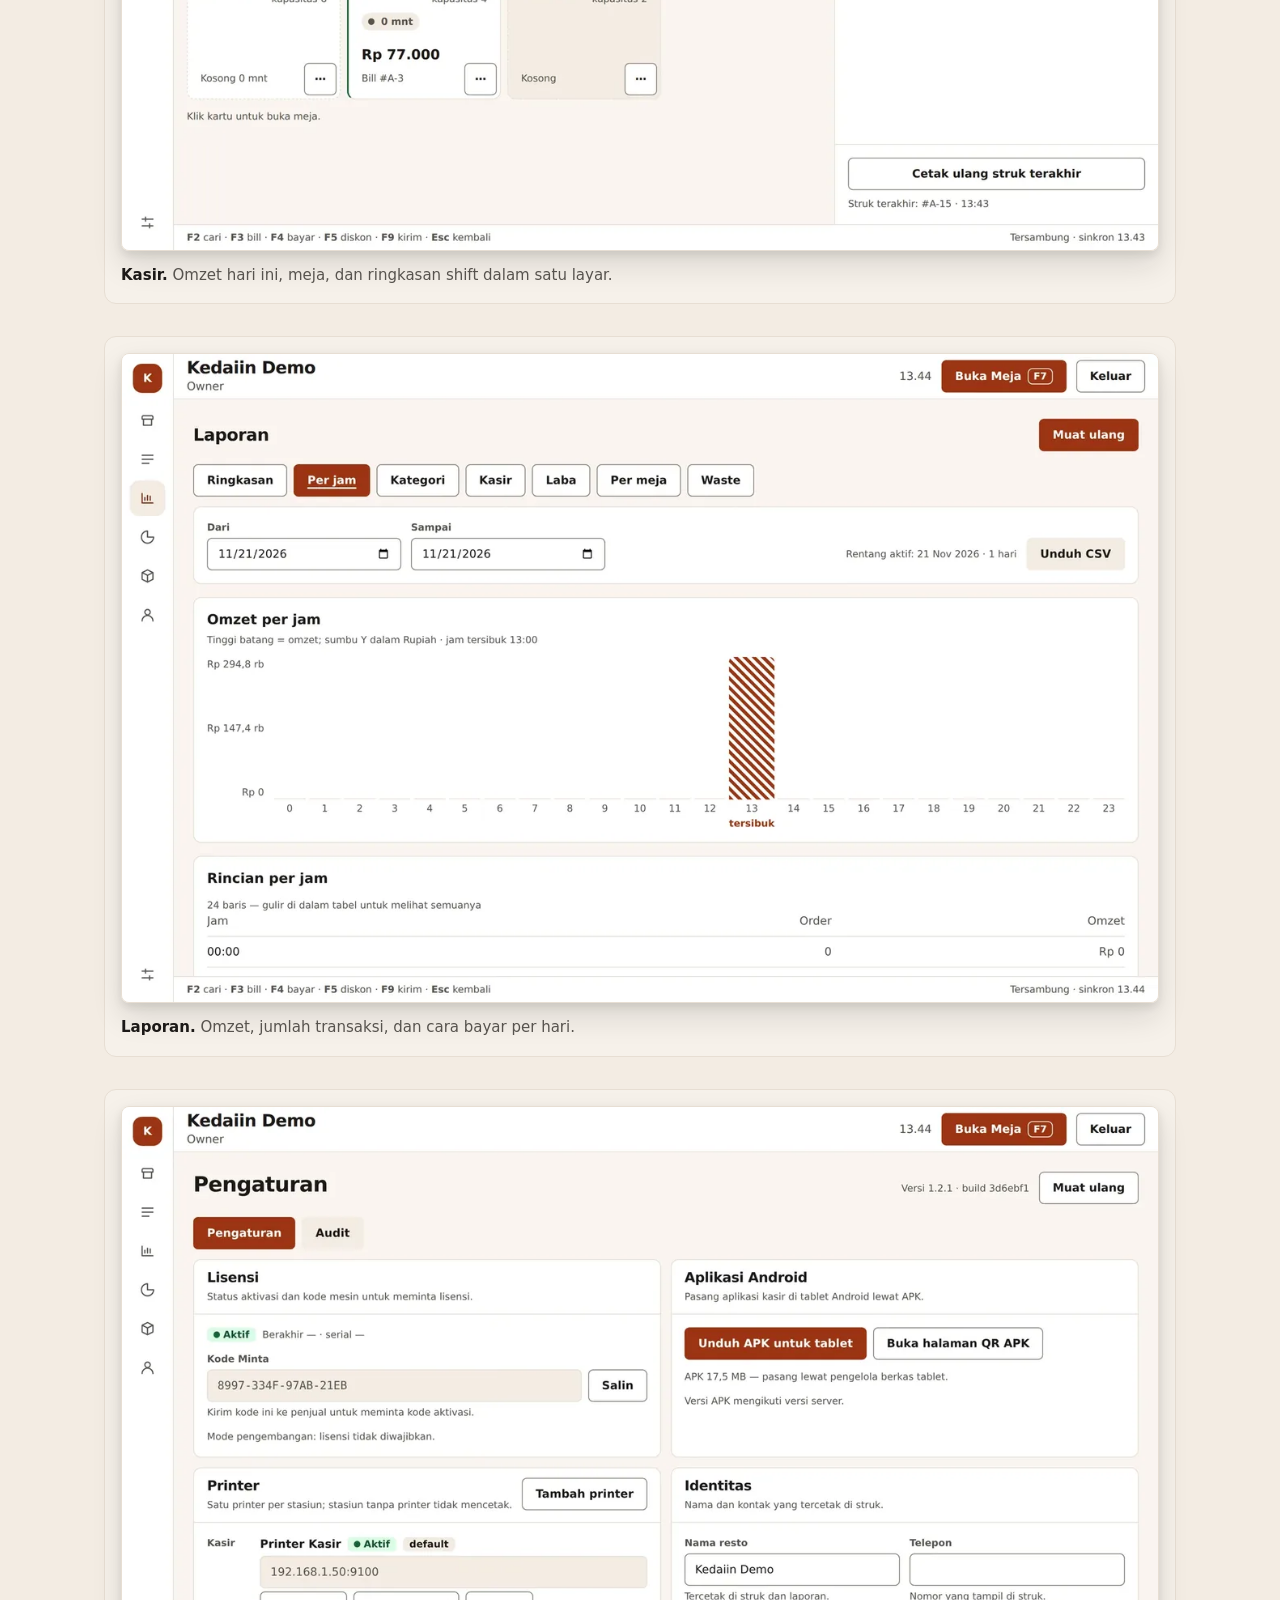
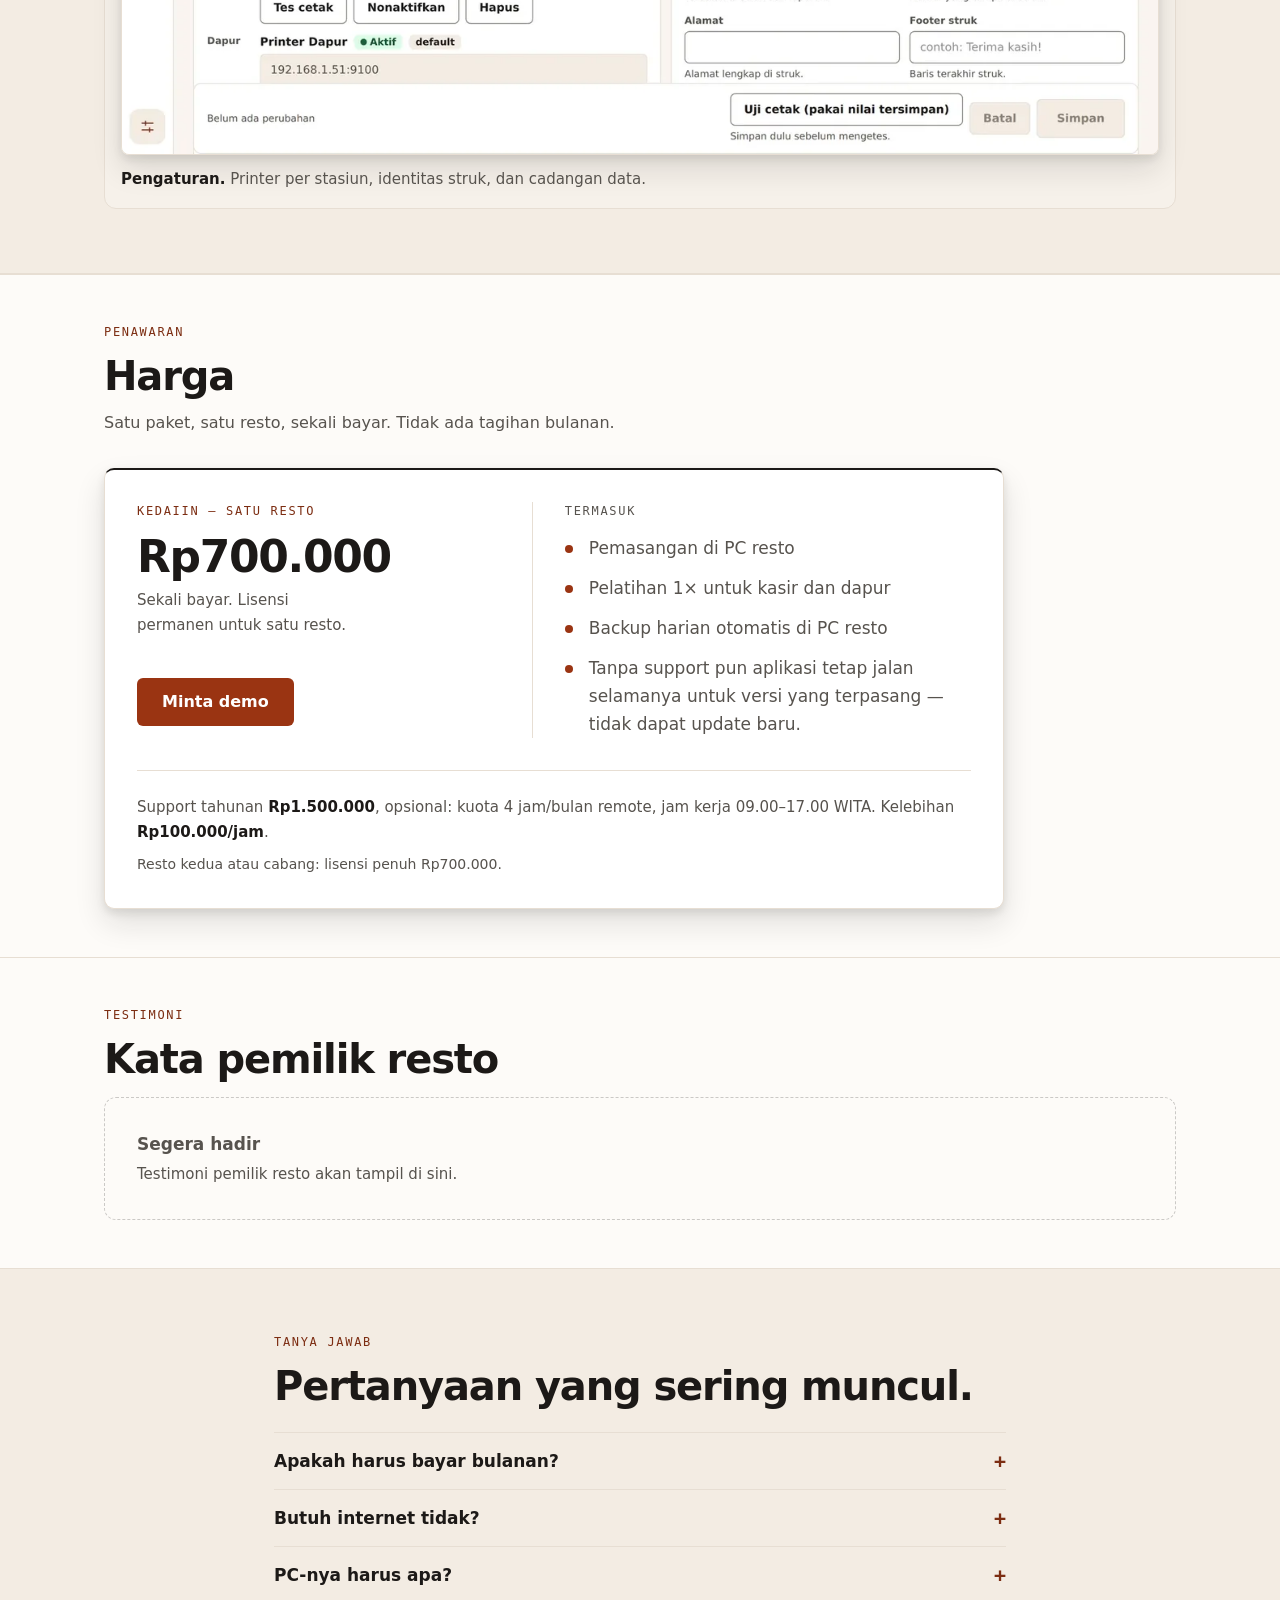
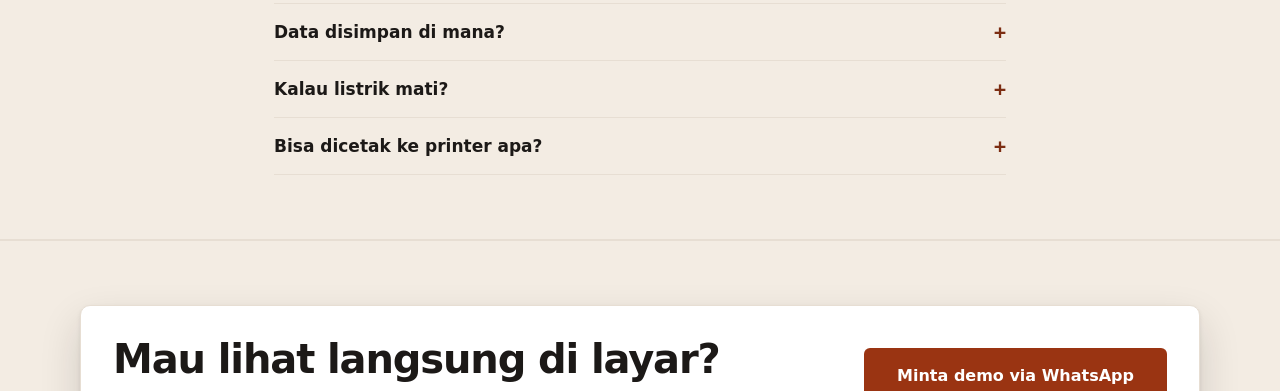
==== commit 69205d2e: "landing: seksi Harga terisi — lisensi Rp700.000 satu resto, support tahunan opsional Rp1.500.000, FA" ====
--- a/index.html
+++ b/index.html
@@ -184,8 +184,28 @@
     <div class="wrap">
       <p class="eyebrow">Penawaran</p>
       <h2>Harga</h2>
-      <p class="section__lead">Sedang disiapkan — hubungi kami untuk penawaran.</p>
-      <p class="harga__act"><a class="btn btn--ghost" href="https://wa.me/62895415204242?text=Halo%2C%20saya%20pemilik%20resto%20dan%20ingin%20lihat%20demo%20Kedaiin">Tanya penawaran lewat WhatsApp</a></p>
+      <p class="section__lead">Satu paket, satu resto, sekali bayar. Tidak ada tagihan bulanan.</p>
+      <div class="price">
+        <div class="price__main">
+          <p class="price__name">Kedaiin — satu resto</p>
+          <p class="price__num">Rp700.000</p>
+          <p class="price__note">Sekali bayar. Lisensi permanen untuk satu resto.</p>
+          <p class="harga__act"><a class="btn btn--primary" href="https://wa.me/62895415204242?text=Halo%2C%20saya%20pemilik%20resto%20dan%20ingin%20lihat%20demo%20Kedaiin">Minta demo</a></p>
+        </div>
+        <div class="price__side">
+          <p class="price__sub">Termasuk</p>
+          <ul class="price__list">
+            <li>Pemasangan di PC resto</li>
+            <li>Pelatihan 1× untuk kasir dan dapur</li>
+            <li>Backup harian otomatis di PC resto</li>
+            <li>Tanpa support pun aplikasi tetap jalan selamanya untuk versi yang terpasang — tidak dapat update baru.</li>
+          </ul>
+        </div>
+        <div class="price__foot">
+          <p class="price__support">Support tahunan <b>Rp1.500.000</b>, opsional: kuota 4 jam/bulan remote, jam kerja 09.00–17.00 WITA. Kelebihan <b>Rp100.000/jam</b>.</p>
+          <p class="price__fine">Resto kedua atau cabang: lisensi penuh Rp700.000.</p>
+        </div>
+      </div>
     </div>
   </section>
 
@@ -205,6 +225,10 @@
       <p class="eyebrow">Tanya jawab</p>
       <h2>Pertanyaan yang sering muncul.</h2>
       <div class="faq">
+        <details>
+          <summary>Apakah harus bayar bulanan?</summary>
+          <div class="faq__a"><div><p>Tidak. Beli sekali, pakai seterusnya. Support tahunan hanya bila Anda mau.</p></div></div>
+        </details>
         <details>
           <summary>Butuh internet tidak?</summary>
           <div class="faq__a"><div><p>Tidak. Kasir, pesanan, cetak struk, dan laporan berjalan di jaringan lokal — cukup router atau WiFi di warung. Internet hanya dipakai untuk memeriksa versi baru dan mengunduh aplikasi tablet.</p></div></div>
--- a/styles.css
+++ b/styles.css
@@ -463,6 +463,71 @@
 
 .harga__act { margin-top: var(--s4); }
 
+/* ── harga: satu paket, satu kartu ────────────────────────── */
+.price {
+  margin-top: var(--s6);
+  max-width: 900px;
+  display: grid;
+  grid-template-columns: minmax(0, 0.95fr) minmax(0, 1.15fr);
+  gap: var(--s6);
+  padding: var(--s6);
+  background: #fff;
+  border: 1px solid var(--line);
+  border-top: 2px solid var(--ink);
+  border-radius: var(--r2);
+  box-shadow: var(--shadow-2);
+}
+.price__main { display: flex; flex-direction: column; }
+.price__name {
+  font-family: var(--mono);
+  font-size: 0.75rem;
+  letter-spacing: 0.14em;
+  text-transform: uppercase;
+  color: var(--brick-deep);
+}
+.price__num {
+  margin-top: var(--s3);
+  font-size: clamp(2rem, 5vw, 2.75rem); /* 32 px @390, 44 px @1280 */
+  font-weight: 700;
+  line-height: 1.05;
+  letter-spacing: -0.03em;
+  font-variant-numeric: tabular-nums;
+  color: var(--ink);
+}
+.price__note { margin-top: var(--s2); font-size: 0.9375rem; color: var(--ink-2); max-width: 24ch; }
+.price .harga__act { padding-top: var(--s5); }
+
+.price__side { border-left: 1px solid var(--line); padding-left: var(--s6); }
+.price__sub {
+  font-family: var(--mono);
+  font-size: 0.75rem;
+  letter-spacing: 0.14em;
+  text-transform: uppercase;
+  color: var(--ink-2);
+}
+.price__list { list-style: none; margin: var(--s3) 0 0; padding: 0; display: grid; gap: var(--s3); }
+.price__list li { position: relative; padding-left: var(--s5); color: var(--ink-2); }
+.price__list li::before {
+  content: "";
+  position: absolute;
+  left: 0;
+  top: 0.62em;
+  width: 8px;
+  height: 8px;
+  border-radius: 50%;
+  background: var(--brick);
+}
+.price__foot {
+  grid-column: 1 / -1;
+  border-top: 1px solid var(--line);
+  padding-top: var(--s5);
+  display: grid;
+  gap: var(--s2);
+}
+.price__support { font-size: 0.9375rem; color: var(--ink-2); }
+.price__support b { color: var(--ink); font-variant-numeric: tabular-nums; }
+.price__fine { font-size: 0.875rem; color: var(--ink-2); }
+
 /* ── FAQ ──────────────────────────────────────────────────── */
 .faq { margin-top: var(--s5); border-top: 1px solid var(--line); }
 .faq details { border-bottom: 1px solid var(--line); }
@@ -559,6 +624,11 @@
   .cta .btn { flex: 1 1 auto; }
   .frame { padding: 6px; }
   .btn--lg { width: 100%; }
+  .price { grid-template-columns: 1fr; gap: var(--s5); padding: var(--s5); }
+  .price__side { border-left: 0; padding-left: 0; padding-top: var(--s5); border-top: 1px solid var(--line); }
+  .price__note { max-width: none; }
+  .price__foot { padding-top: var(--s5); }
+  .price .harga__act { padding-top: var(--s4); }
 }
 
 /* ── lightbox: satu overlay untuk semua tangkapan layar ───── */
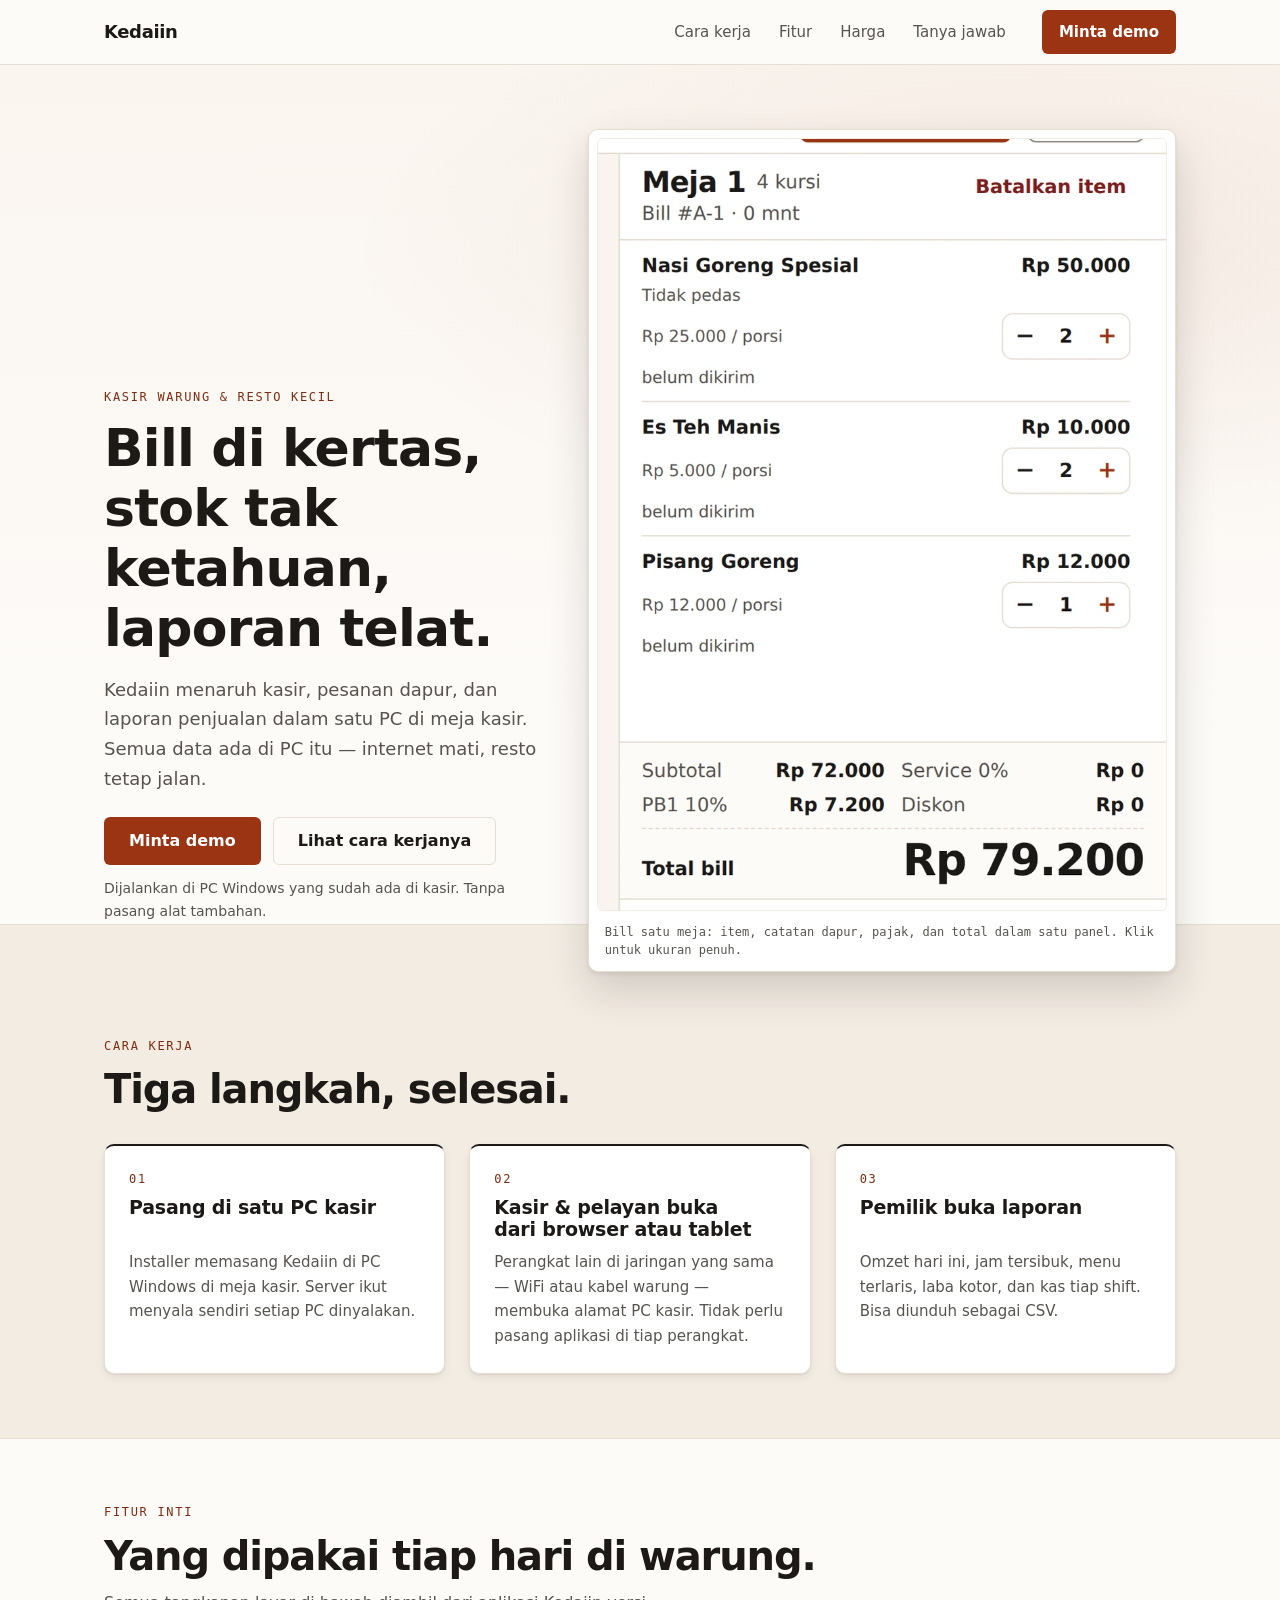
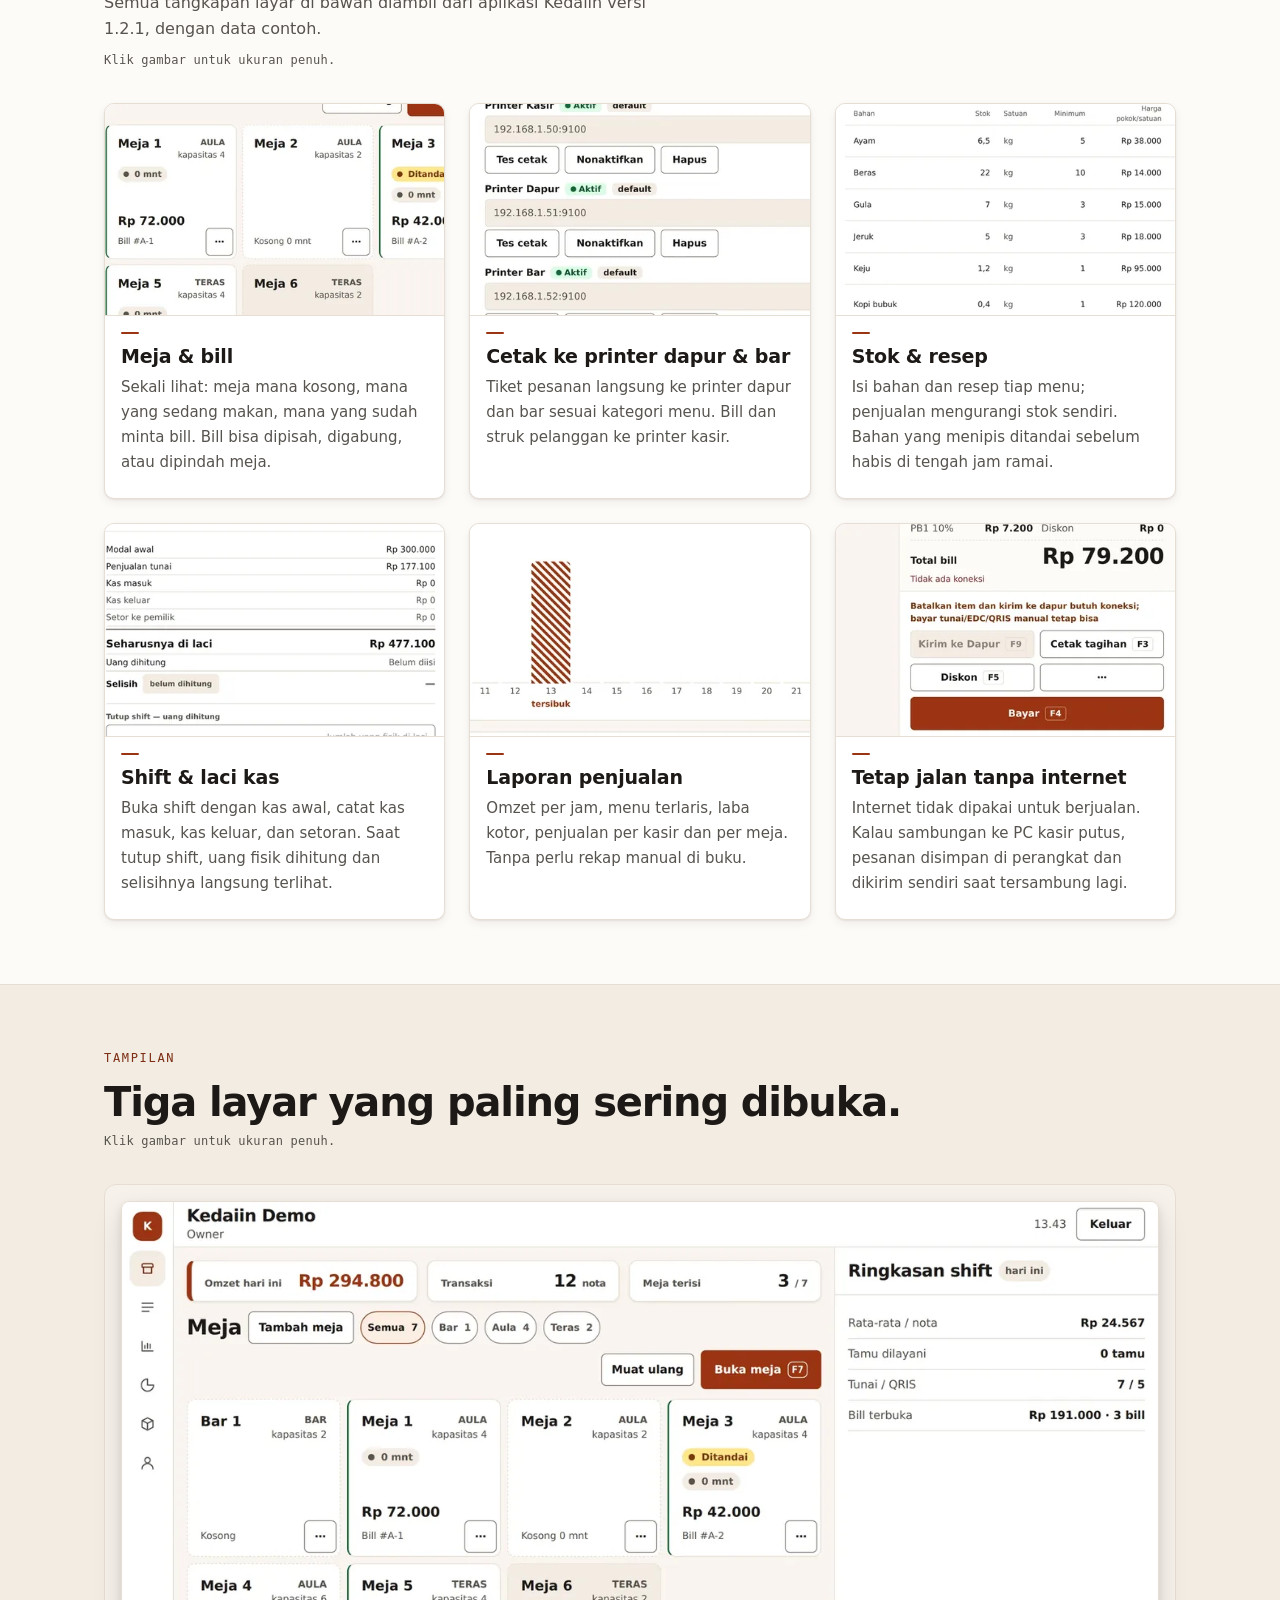
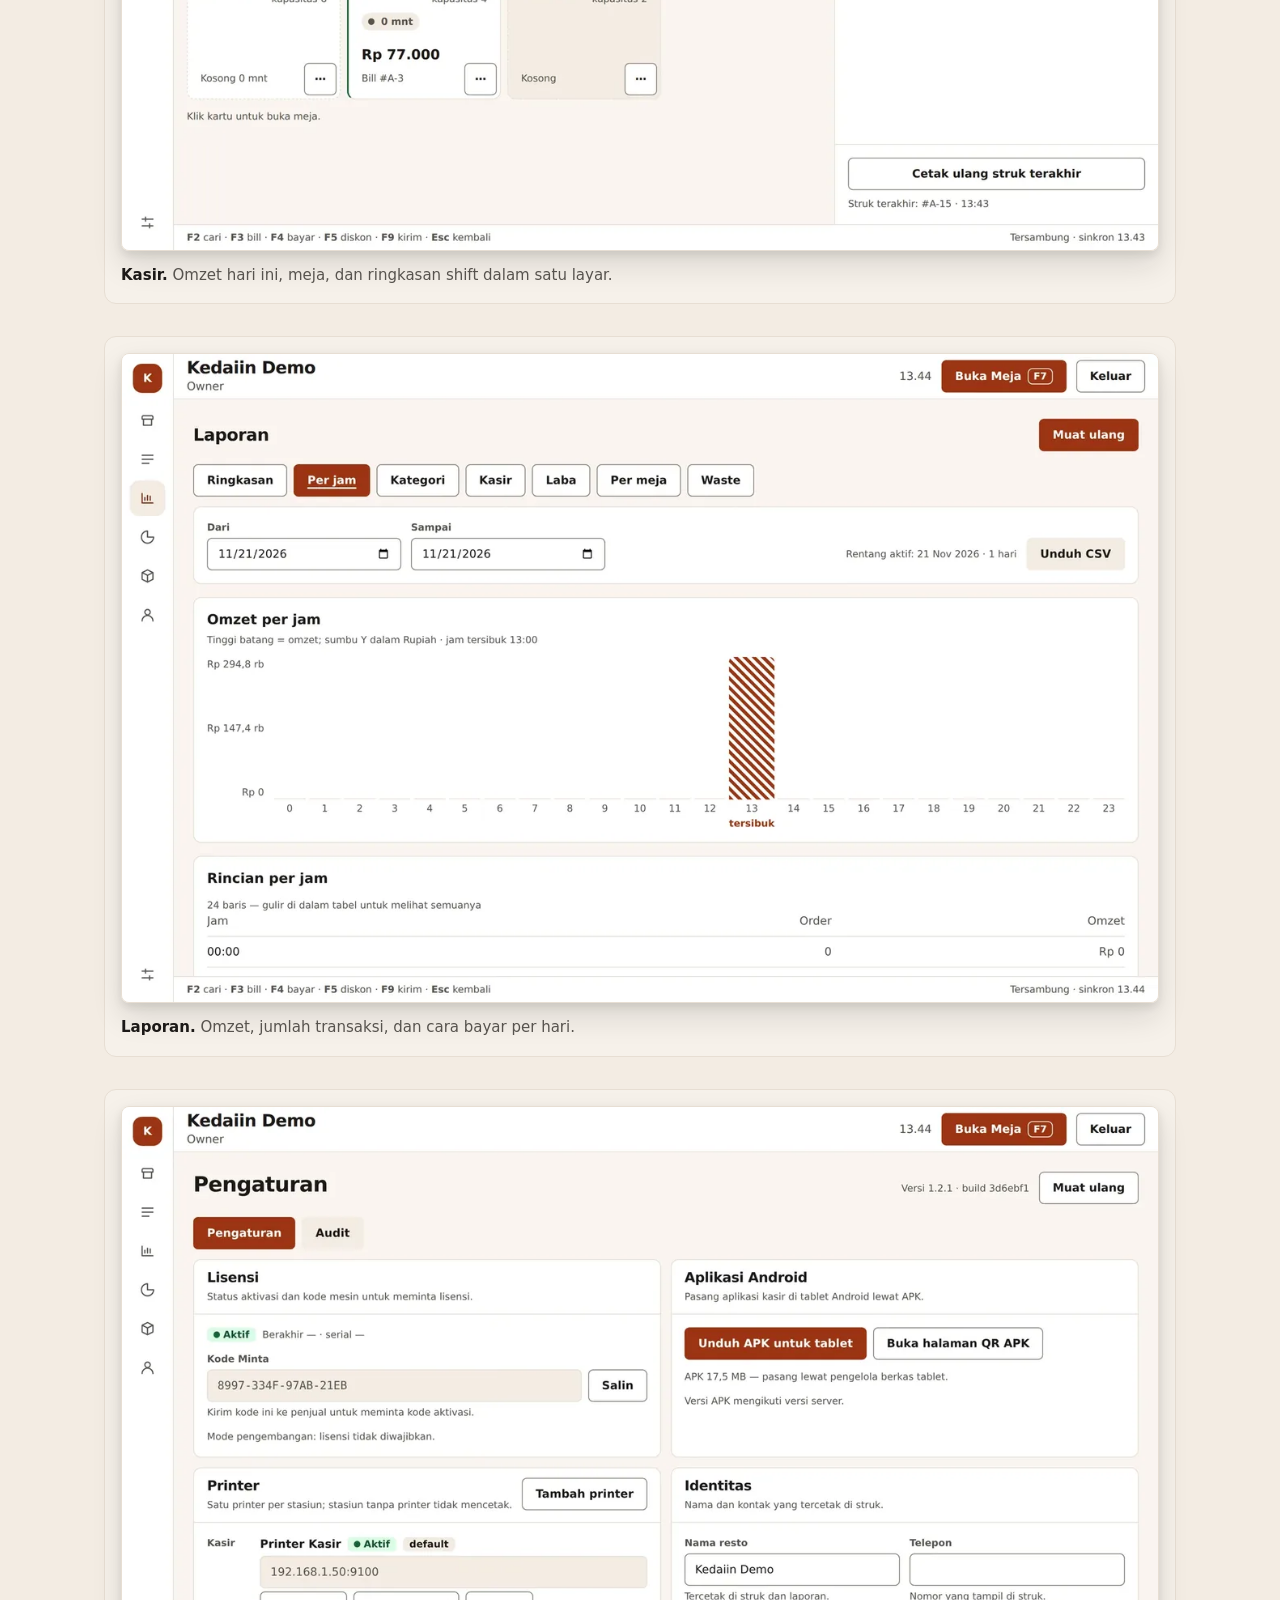
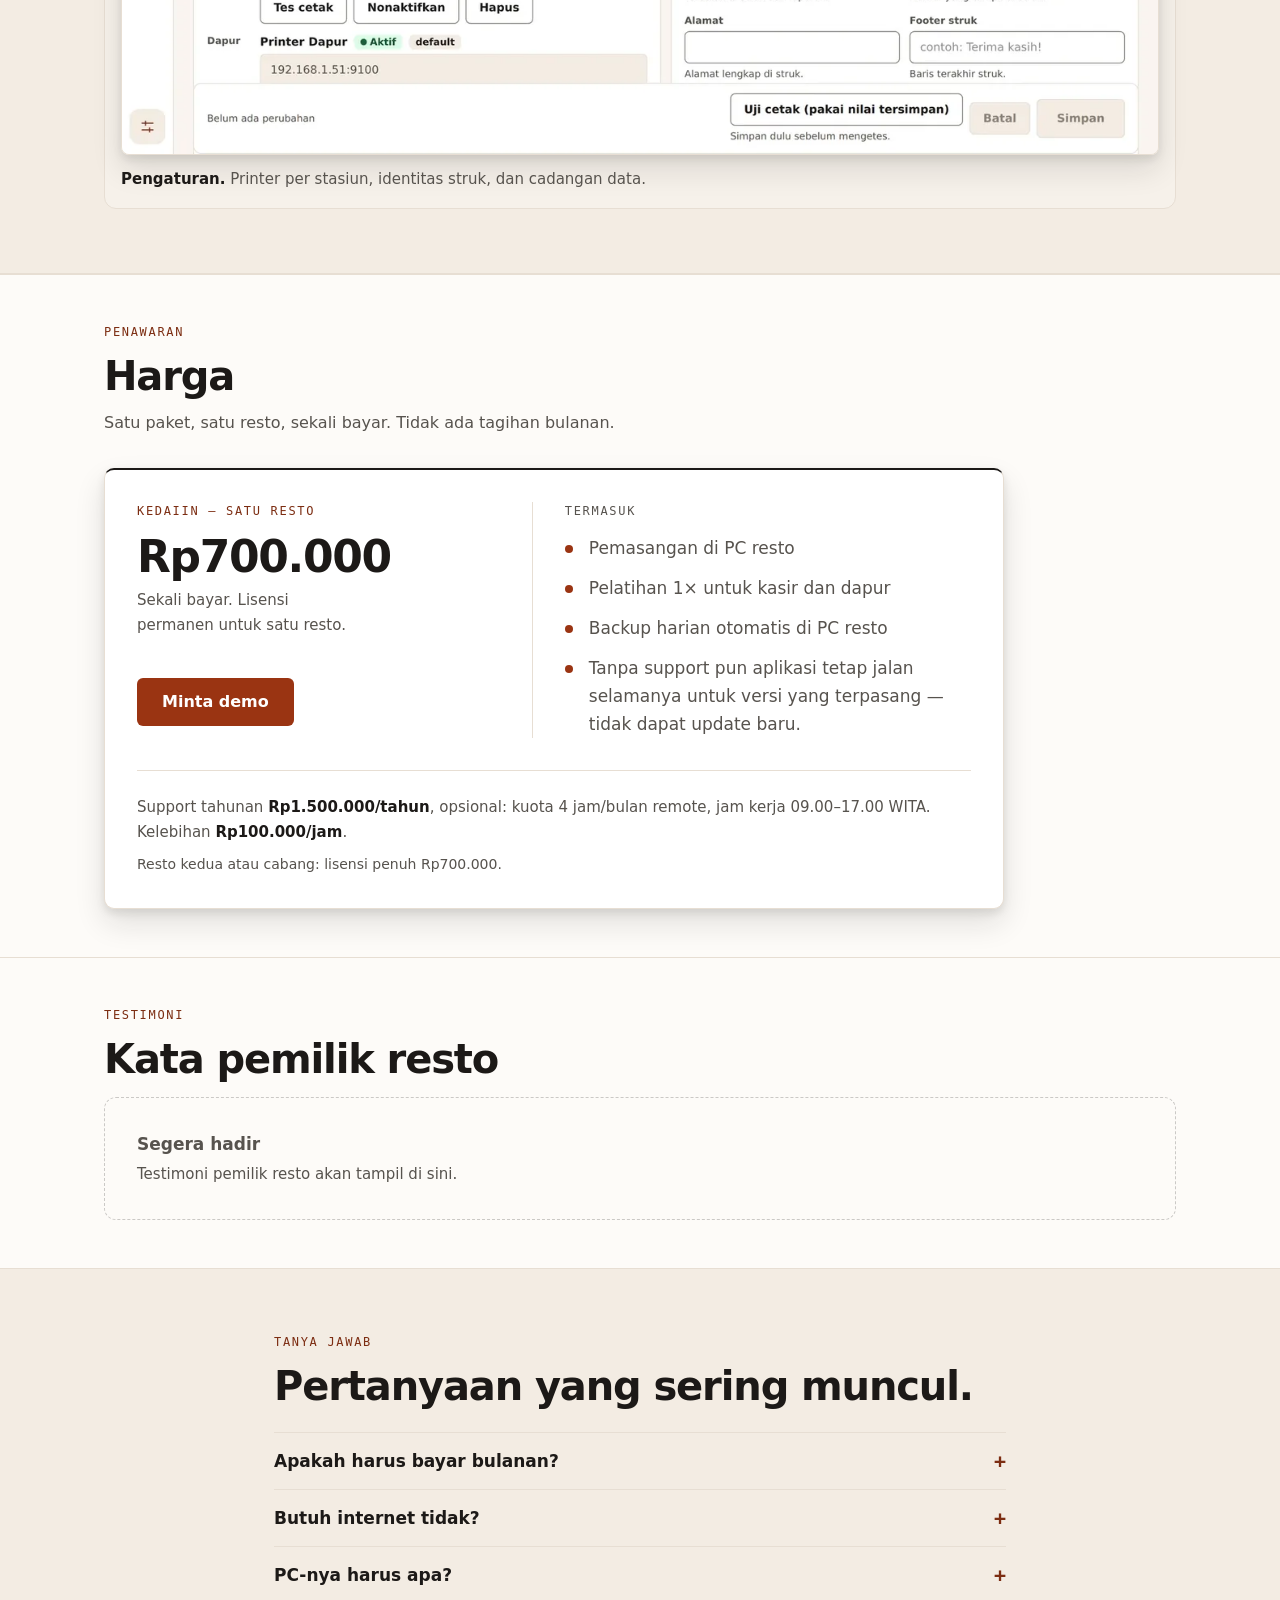
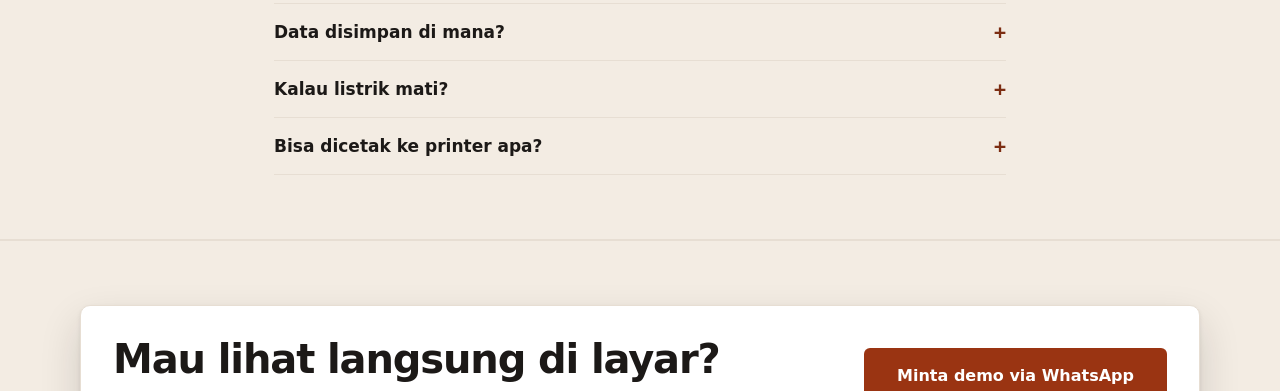
==== commit ba6cceee: "landing: harga support tulis Rp1.500.000/tahun (samakan dengan harga.md)" ====
--- a/index.html
+++ b/index.html
@@ -202,7 +202,7 @@
           </ul>
         </div>
         <div class="price__foot">
-          <p class="price__support">Support tahunan <b>Rp1.500.000</b>, opsional: kuota 4 jam/bulan remote, jam kerja 09.00–17.00 WITA. Kelebihan <b>Rp100.000/jam</b>.</p>
+          <p class="price__support">Support tahunan <b>Rp1.500.000/tahun</b>, opsional: kuota 4 jam/bulan remote, jam kerja 09.00–17.00 WITA. Kelebihan <b>Rp100.000/jam</b>.</p>
           <p class="price__fine">Resto kedua atau cabang: lisensi penuh Rp700.000.</p>
         </div>
       </div>
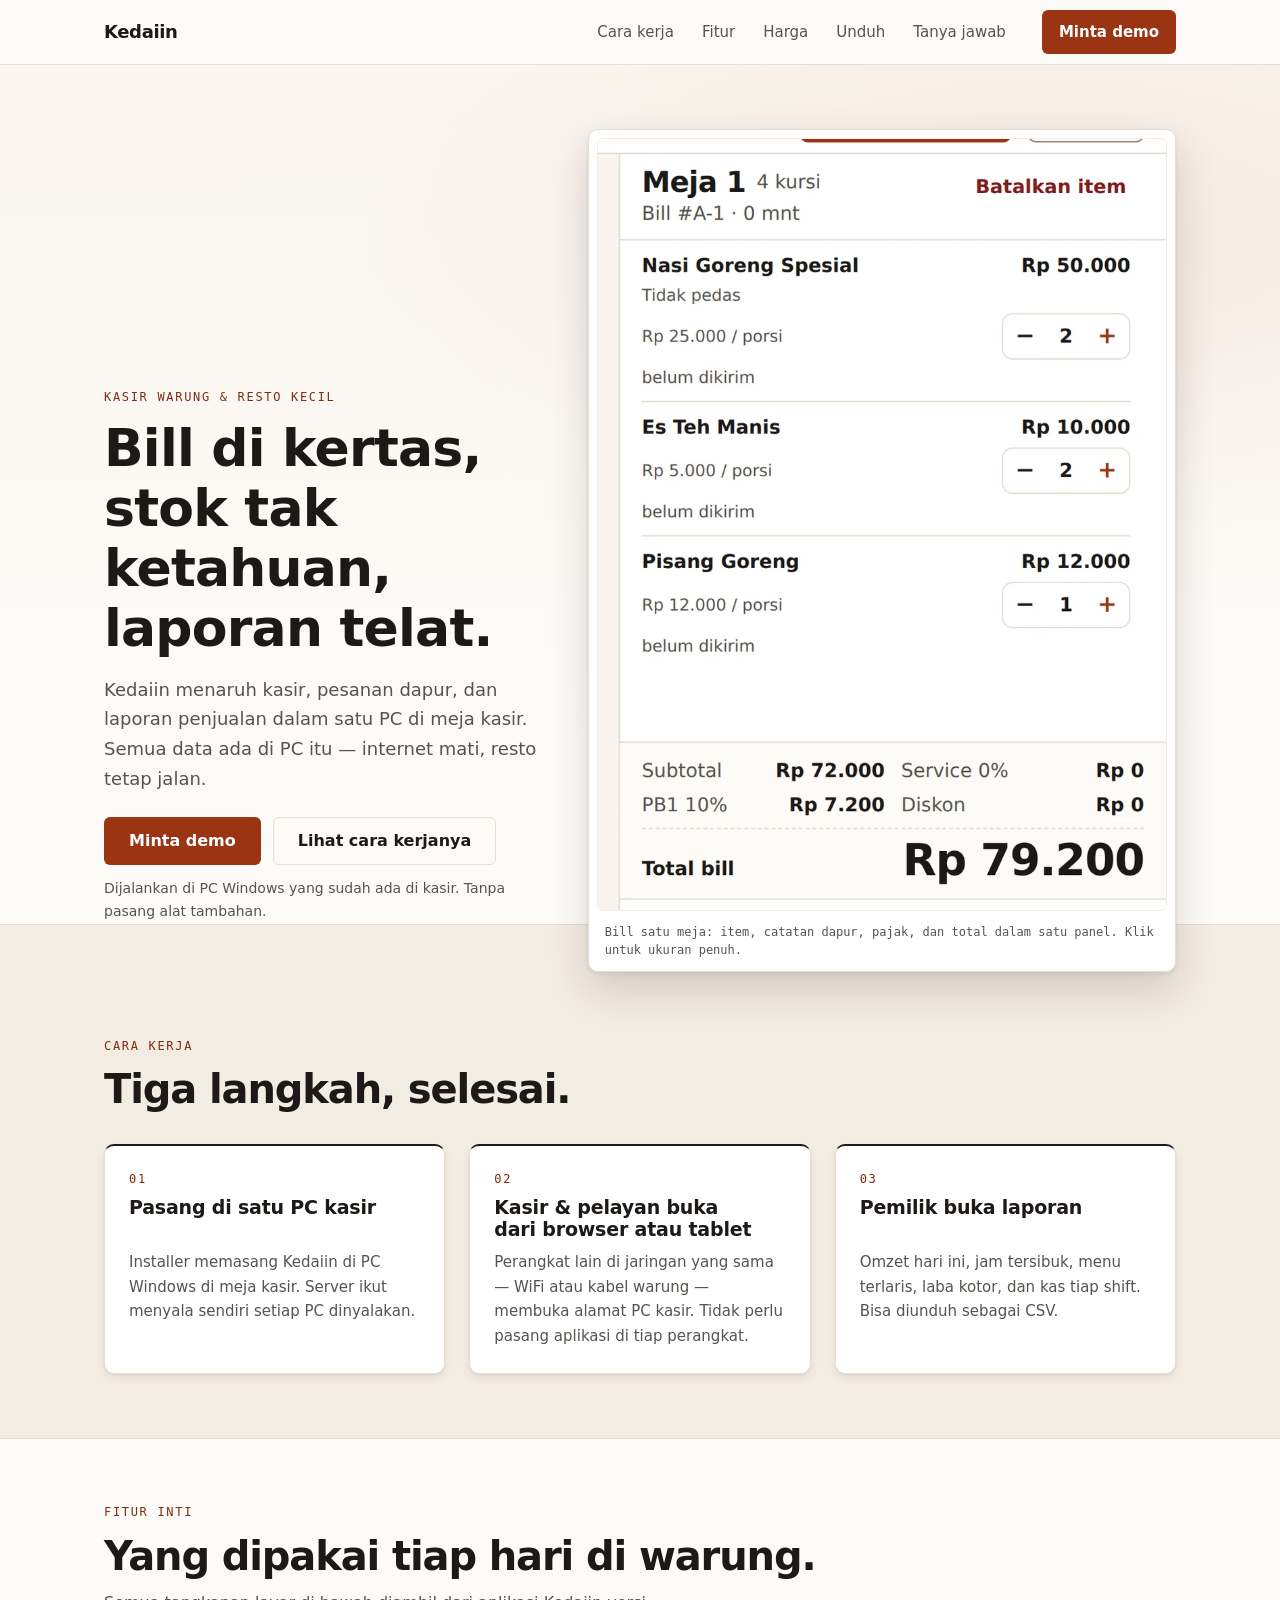
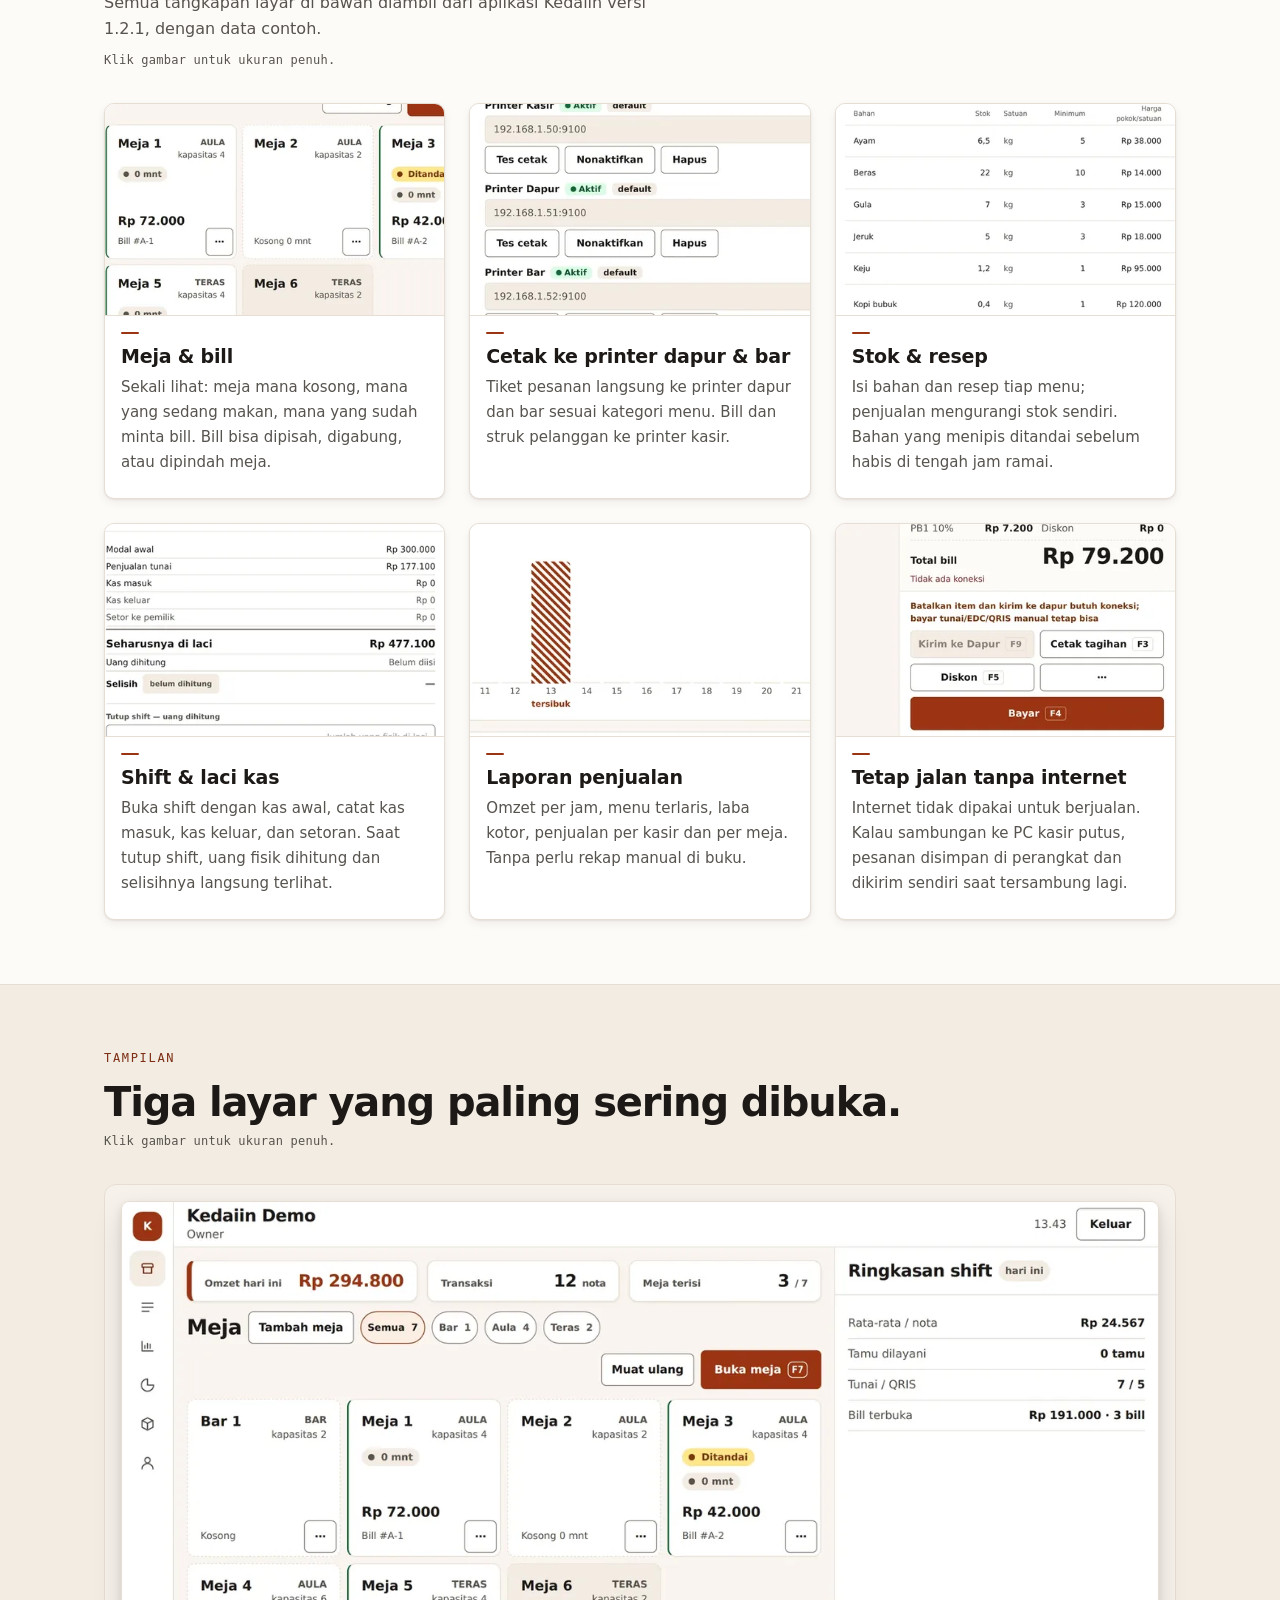
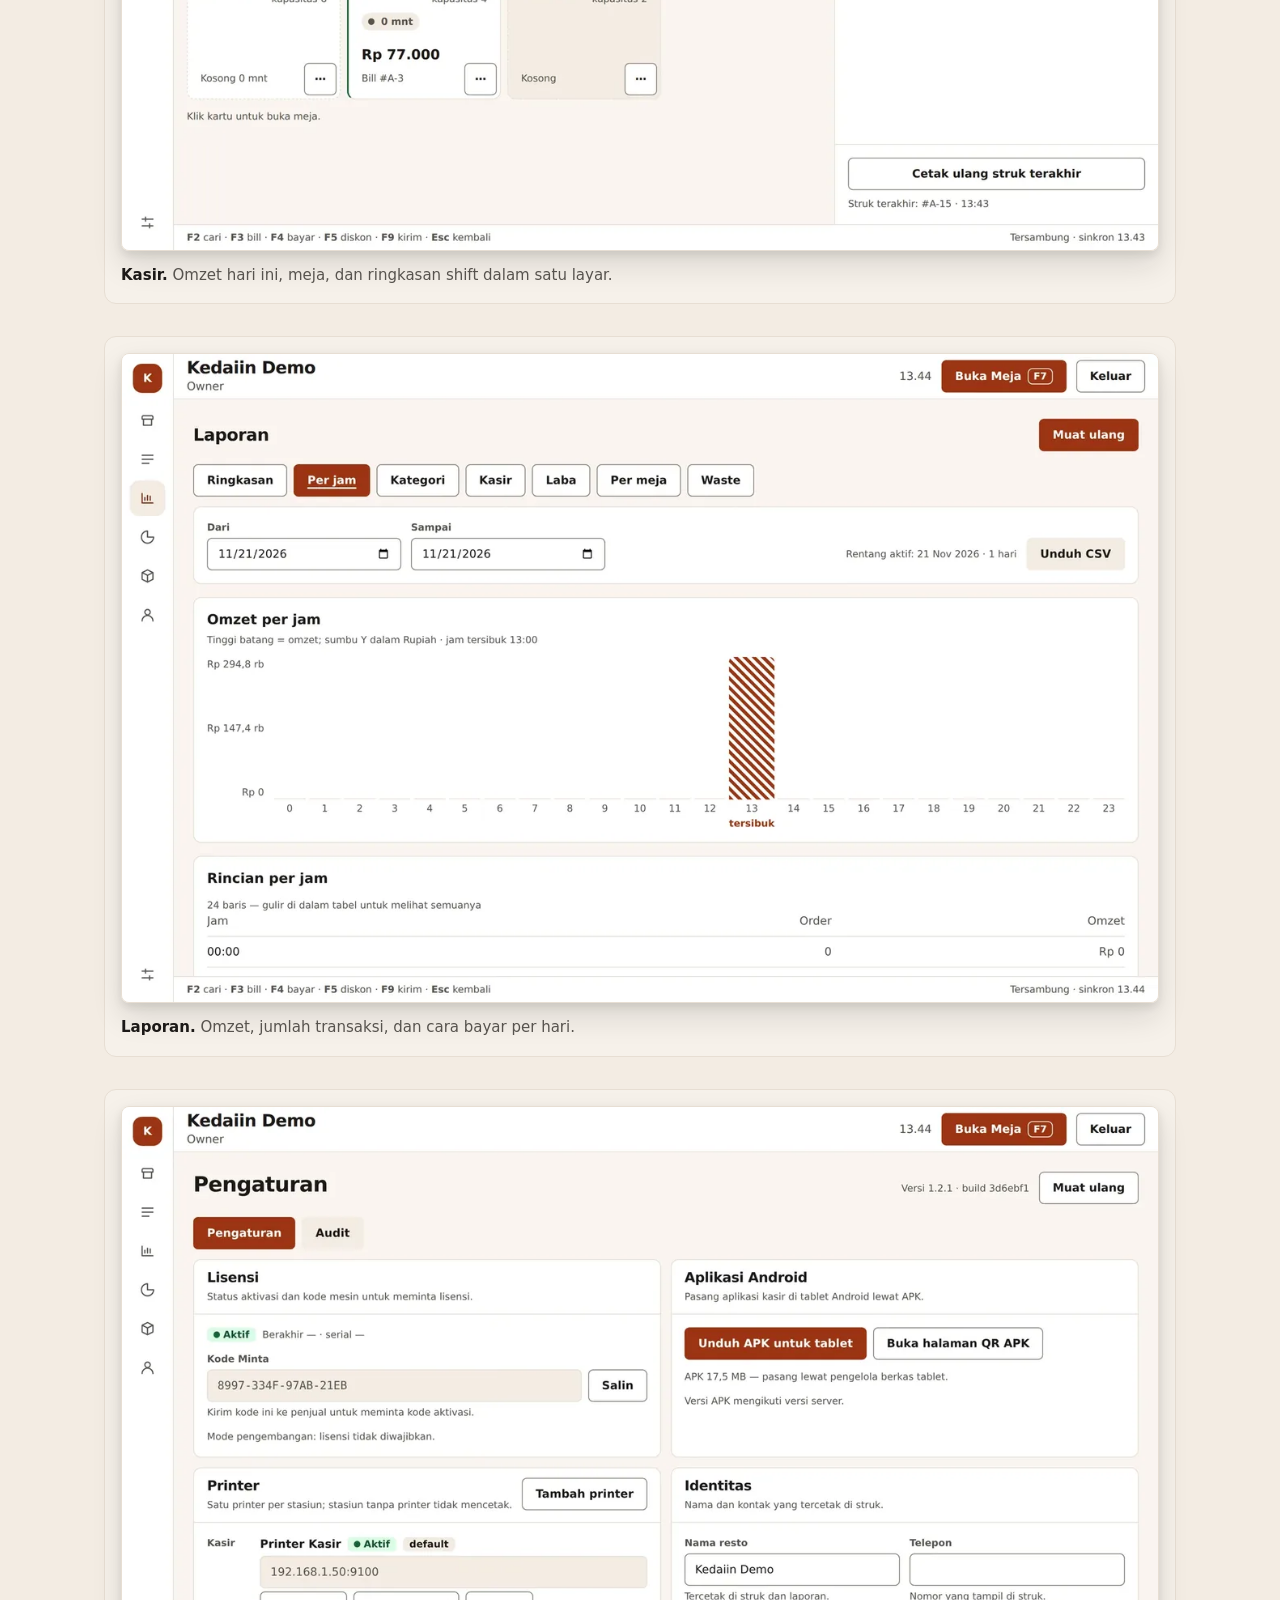
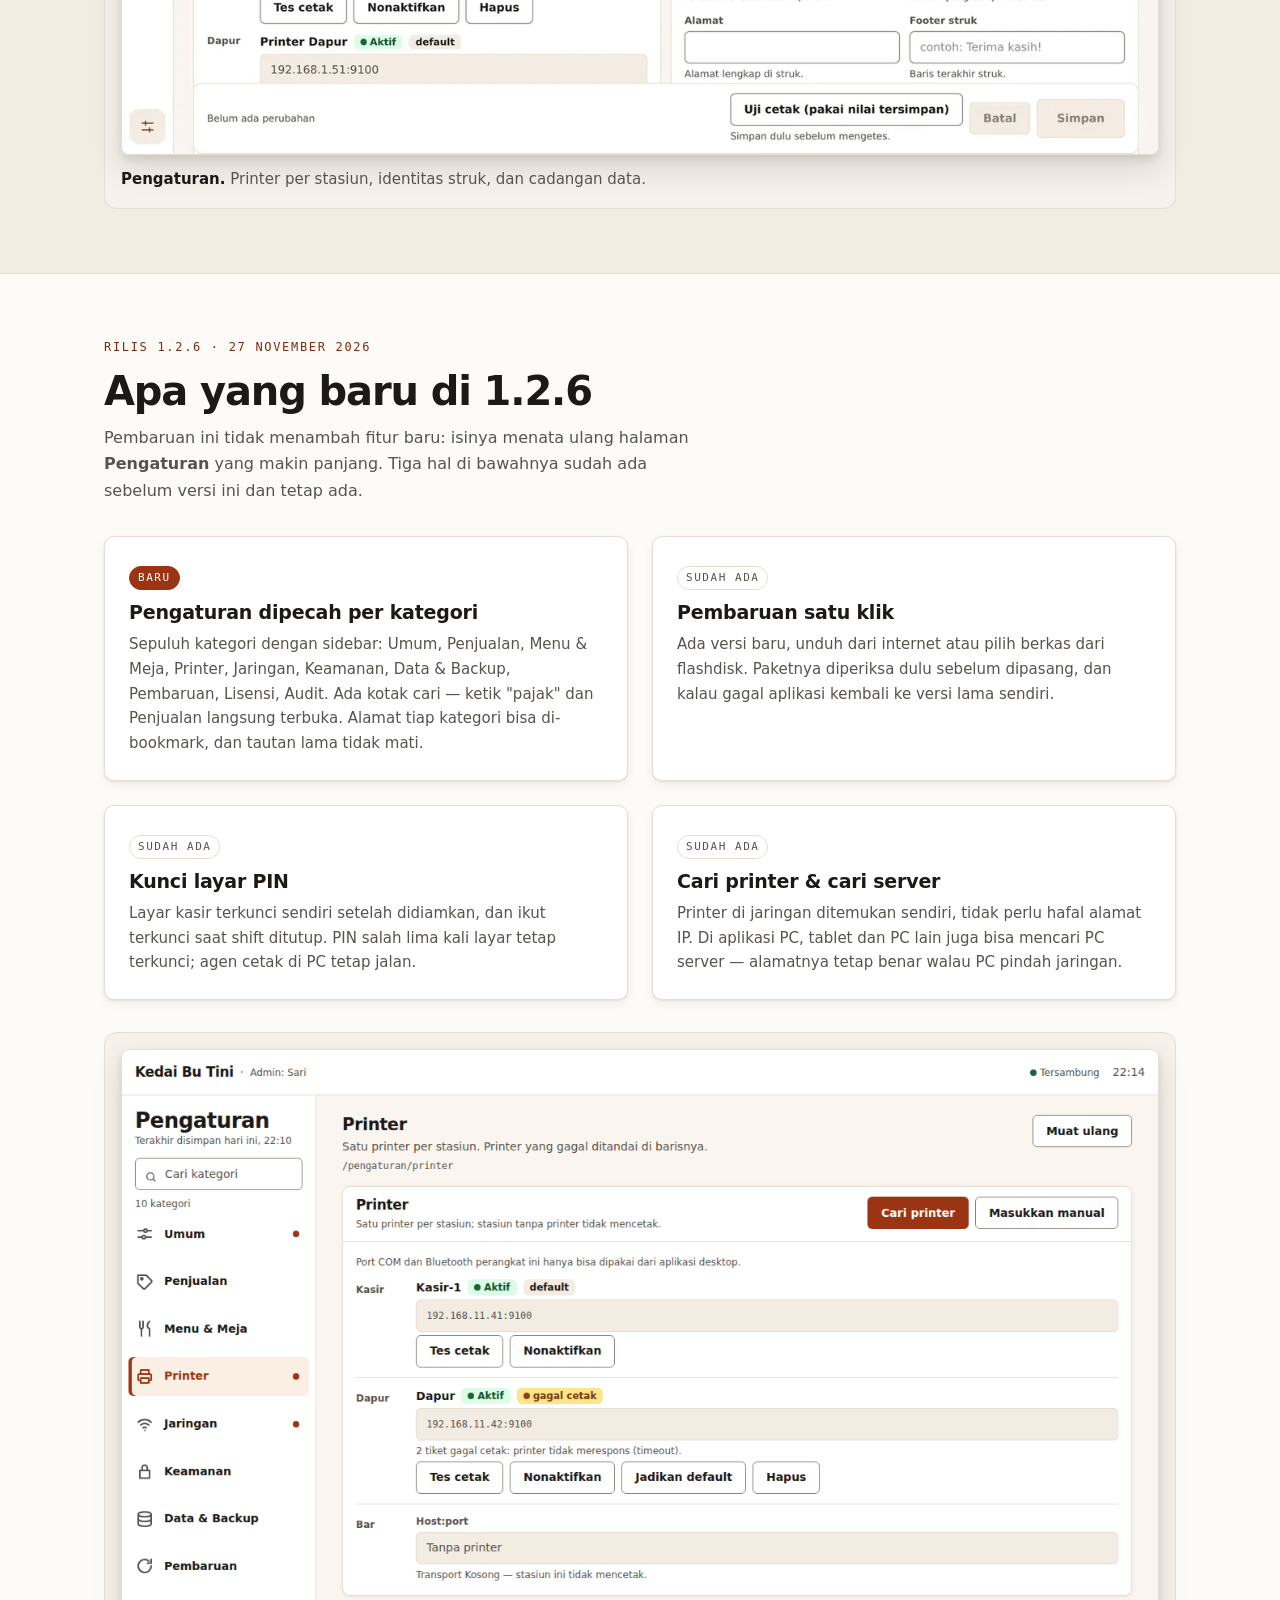
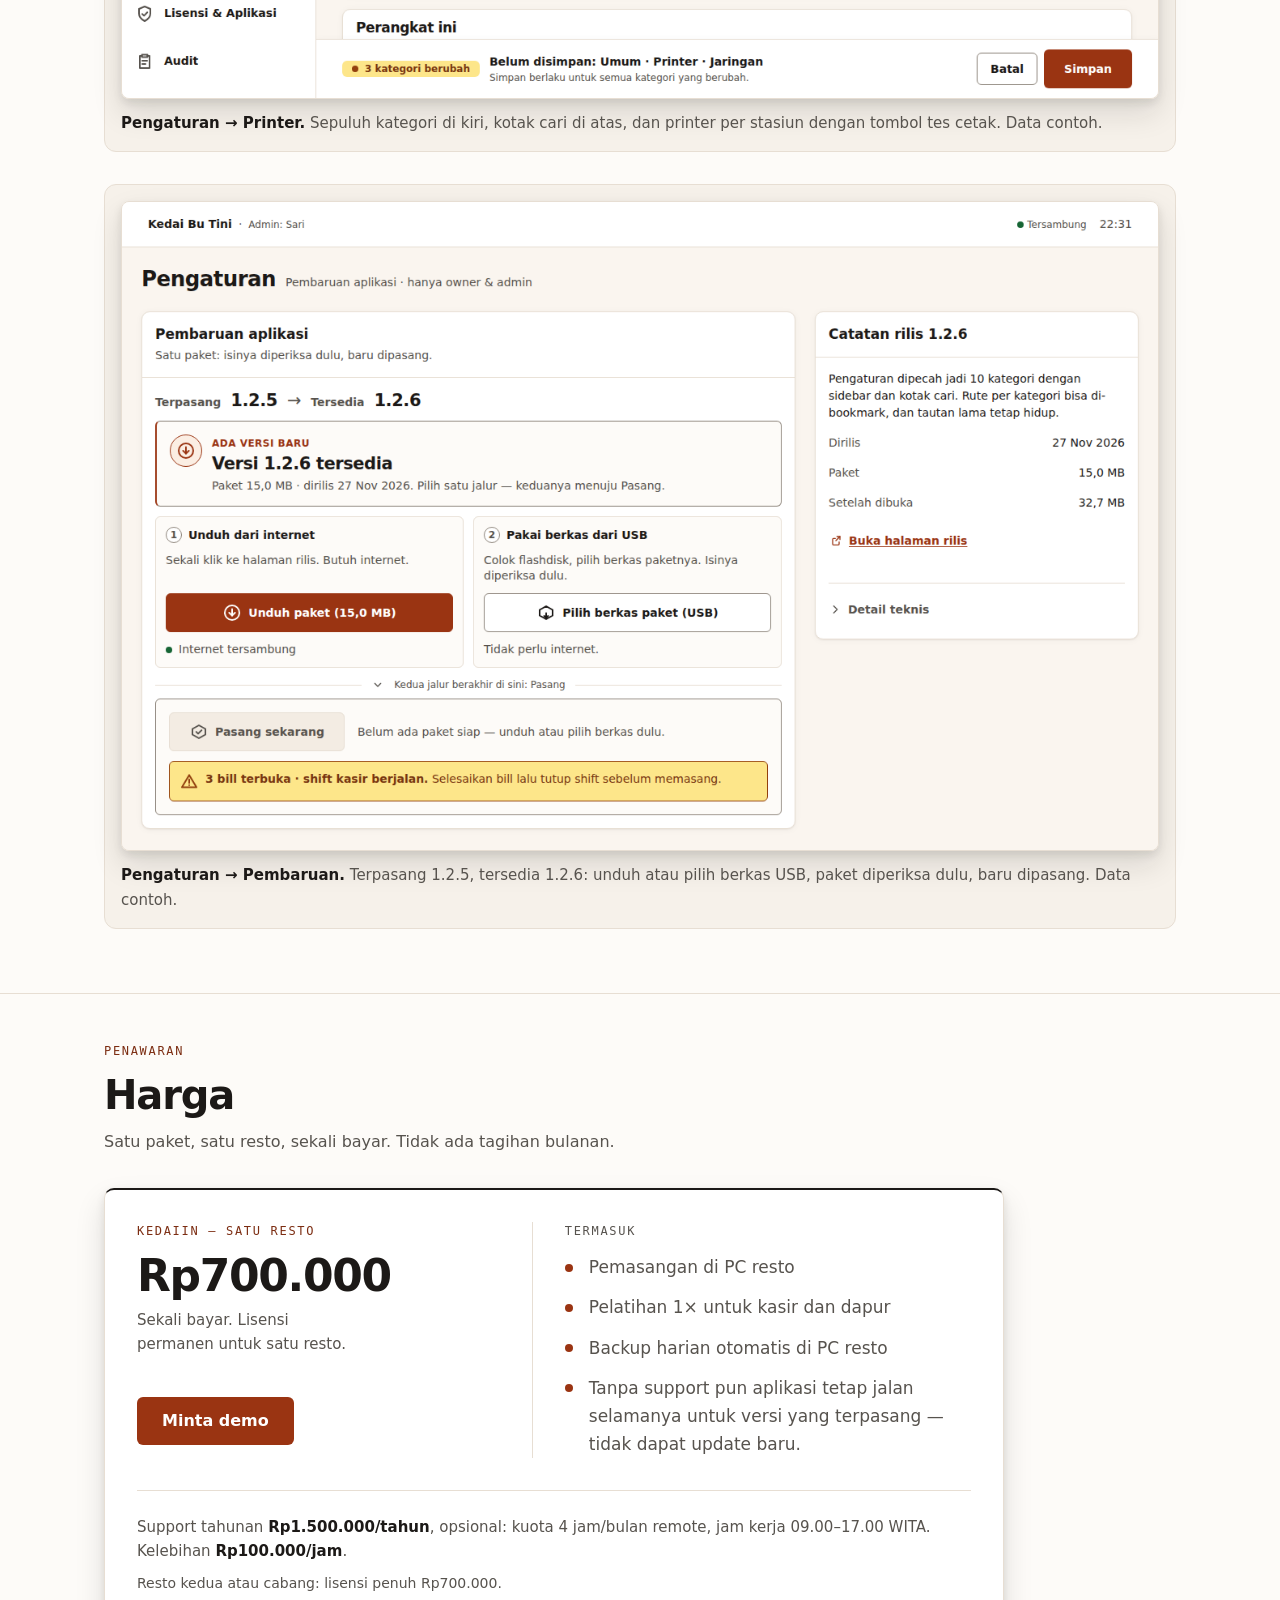
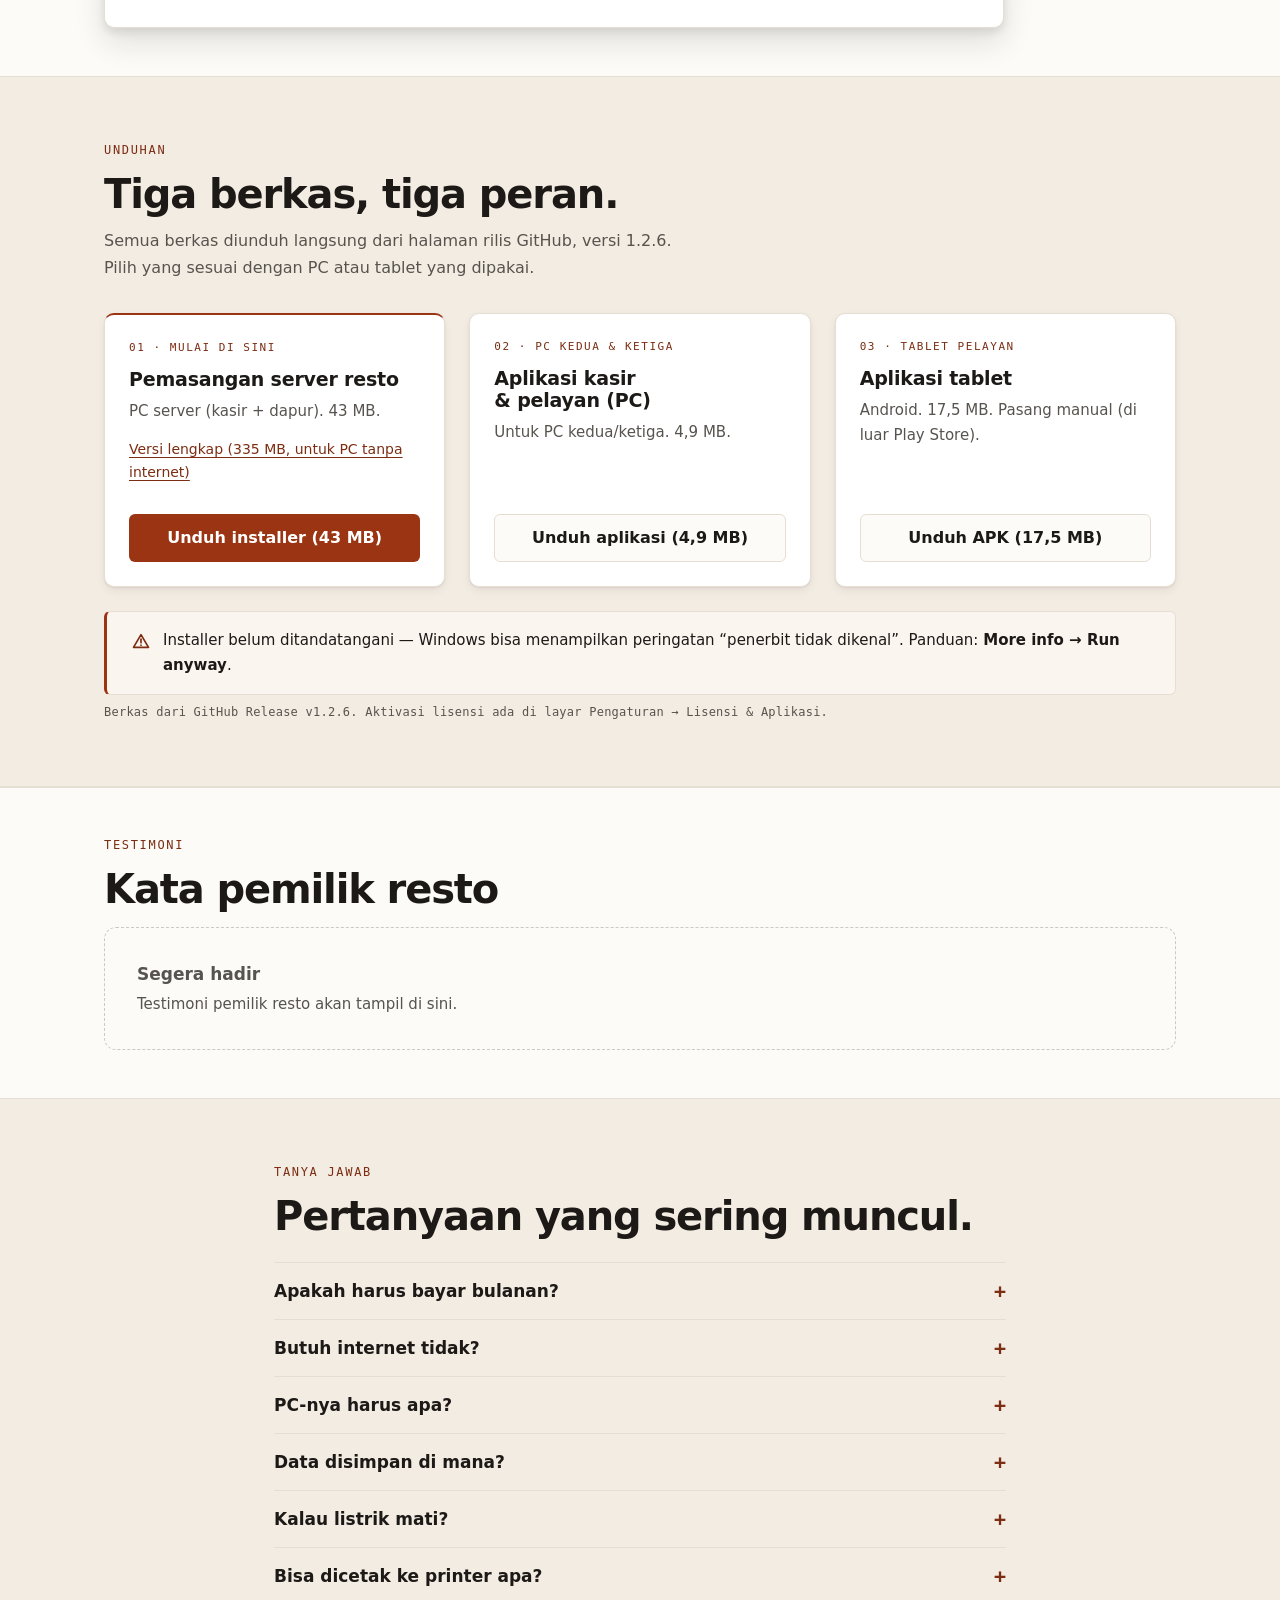
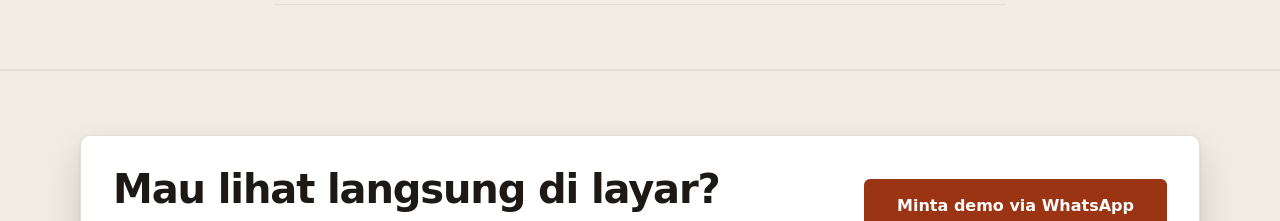
==== commit 08d43796: "landing: seksi Unduhan 3 kartu + "Apa yang baru di 1.2.6" + baris jujur SmartScreen - seksi #unduh: " ====
--- a/index.html
+++ b/index.html
@@ -26,6 +26,7 @@
       <a href="#cara">Cara kerja</a>
       <a href="#fitur">Fitur</a>
       <a href="#harga">Harga</a>
+      <a href="#unduh">Unduh</a>
       <a href="#faq">Tanya jawab</a>
     </nav>
     <a class="btn btn--primary btn--sm" href="https://wa.me/62895415204242?text=Halo%2C%20saya%20pemilik%20resto%20dan%20ingin%20lihat%20demo%20Kedaiin">Minta demo</a>
@@ -175,6 +176,52 @@
             <img src="assets/tampilan-pengaturan.webp" width="1280" height="800" alt="Layar pengaturan Kedaiin: lisensi, aplikasi tablet, printer per stasiun, dan identitas struk" loading="lazy">
           </button>
           <p class="shots__cap"><b>Pengaturan.</b> Printer per stasiun, identitas struk, dan cadangan data.</p>
+        </li>
+      </ul>
+    </div>
+  </section>
+
+  <section class="section" id="baru">
+    <div class="wrap">
+      <p class="eyebrow">Rilis 1.2.6 · 27 November 2026</p>
+      <h2>Apa yang baru di 1.2.6</h2>
+      <p class="section__lead">Pembaruan ini tidak menambah fitur baru: isinya menata ulang halaman <b>Pengaturan</b> yang makin panjang. Tiga hal di bawahnya sudah ada sebelum versi ini dan tetap ada.</p>
+
+      <ul class="changes">
+        <li class="reveal">
+          <p class="changes__tag changes__tag--new">Baru</p>
+          <h3>Pengaturan dipecah per kategori</h3>
+          <p>Sepuluh kategori dengan sidebar: Umum, Penjualan, Menu &amp; Meja, Printer, Jaringan, Keamanan, Data &amp; Backup, Pembaruan, Lisensi, Audit. Ada kotak cari — ketik "pajak" dan Penjualan langsung terbuka. Alamat tiap kategori bisa di-bookmark, dan tautan lama tidak mati.</p>
+        </li>
+        <li class="reveal">
+          <p class="changes__tag">Sudah ada</p>
+          <h3>Pembaruan satu klik</h3>
+          <p>Ada versi baru, unduh dari internet atau pilih berkas dari flashdisk. Paketnya diperiksa dulu sebelum dipasang, dan kalau gagal aplikasi kembali ke versi lama sendiri.</p>
+        </li>
+        <li class="reveal">
+          <p class="changes__tag">Sudah ada</p>
+          <h3>Kunci layar PIN</h3>
+          <p>Layar kasir terkunci sendiri setelah didiamkan, dan ikut terkunci saat shift ditutup. PIN salah lima kali layar tetap terkunci; agen cetak di PC tetap jalan.</p>
+        </li>
+        <li class="reveal">
+          <p class="changes__tag">Sudah ada</p>
+          <h3>Cari printer &amp; cari server</h3>
+          <p>Printer di jaringan ditemukan sendiri, tidak perlu hafal alamat IP. Di aplikasi PC, tablet dan PC lain juga bisa mencari PC server — alamatnya tetap benar walau PC pindah jaringan.</p>
+        </li>
+      </ul>
+
+      <ul class="shots">
+        <li class="reveal">
+          <button class="shot" type="button">
+            <img src="assets/screenshots/pengaturan-kategori.webp" width="1280" height="800" alt="Layar Pengaturan Kedaiin kategori Printer: sidebar sepuluh kategori dengan kotak cari, tombol Cari printer, dan printer per stasiun kasir, dapur, dan bar" loading="lazy">
+          </button>
+          <p class="shots__cap"><b>Pengaturan → Printer.</b> Sepuluh kategori di kiri, kotak cari di atas, dan printer per stasiun dengan tombol tes cetak. Data contoh.</p>
+        </li>
+        <li class="reveal">
+          <button class="shot" type="button">
+            <img src="assets/screenshots/pembaruan-1.2.6.webp" width="1280" height="800" alt="Layar Pembaruan aplikasi Kedaiin: terpasang 1.2.5, tersedia 1.2.6, paket 15,0 MB, dua jalur unduh dari internet atau berkas USB, dan catatan rilis 1.2.6" loading="lazy">
+          </button>
+          <p class="shots__cap"><b>Pengaturan → Pembaruan.</b> Terpasang 1.2.5, tersedia 1.2.6: unduh atau pilih berkas USB, paket diperiksa dulu, baru dipasang. Data contoh.</p>
         </li>
       </ul>
     </div>
@@ -209,6 +256,42 @@
     </div>
   </section>
 
+  <section class="band" id="unduh">
+    <div class="wrap">
+      <p class="eyebrow">Unduhan</p>
+      <h2>Tiga berkas, tiga peran.</h2>
+      <p class="section__lead">Semua berkas diunduh langsung dari halaman rilis GitHub, versi 1.2.6. Pilih yang sesuai dengan PC atau tablet yang dipakai.</p>
+
+      <ul class="dl">
+        <li class="dl__card dl__card--main reveal">
+          <p class="dl__k">01 · Mulai di sini</p>
+          <h3>Pemasangan server resto</h3>
+          <p>PC server (kasir + dapur). 43 MB.</p>
+          <p class="dl__alt"><a class="link" href="https://github.com/LIinz27/Kedaiin-release/releases/download/v1.2.6/Kedaiin-Setup-1.2.6.exe" target="_blank" rel="noopener">Versi lengkap (335 MB, untuk PC tanpa internet)</a></p>
+          <p class="dl__act"><a class="btn btn--primary" href="https://github.com/LIinz27/Kedaiin-release/releases/download/v1.2.6/Kedaiin-Setup-1.2.6-slim.exe" target="_blank" rel="noopener">Unduh installer (43 MB)</a></p>
+        </li>
+        <li class="dl__card reveal">
+          <p class="dl__k">02 · PC kedua &amp; ketiga</p>
+          <h3>Aplikasi kasir &amp; pelayan (PC)</h3>
+          <p>Untuk PC kedua/ketiga. 4,9 MB.</p>
+          <p class="dl__act"><a class="btn btn--ghost" href="https://github.com/LIinz27/Kedaiin-release/releases/download/v1.2.6/Kedaiin-Desktop-1.2.6.exe" target="_blank" rel="noopener">Unduh aplikasi (4,9 MB)</a></p>
+        </li>
+        <li class="dl__card reveal">
+          <p class="dl__k">03 · Tablet pelayan</p>
+          <h3>Aplikasi tablet</h3>
+          <p>Android. 17,5 MB. Pasang manual (di luar Play Store).</p>
+          <p class="dl__act"><a class="btn btn--ghost" href="https://github.com/LIinz27/Kedaiin-release/releases/download/v1.2.6/Kedaiin-1.2.6.apk" target="_blank" rel="noopener">Unduh APK (17,5 MB)</a></p>
+        </li>
+      </ul>
+
+      <p class="note-warn">
+        <svg viewBox="0 0 24 24" fill="none" stroke="currentColor" stroke-width="2" stroke-linecap="round" stroke-linejoin="round" aria-hidden="true"><path d="M12 4.4 21 19.6H3z"/><path d="M12 9.8v4.4"/><path d="M12 17h.01"/></svg>
+        <span>Installer belum ditandatangani — Windows bisa menampilkan peringatan “penerbit tidak dikenal”. Panduan: <b>More info → Run anyway</b>.</span>
+      </p>
+      <p class="hint">Berkas dari GitHub Release v1.2.6. Aktivasi lisensi ada di layar Pengaturan → Lisensi &amp; Aplikasi.</p>
+    </div>
+  </section>
+
   <section class="section section--tight" id="testimoni">
     <div class="wrap">
       <p class="eyebrow">Testimoni</p>
--- a/styles.css
+++ b/styles.css
@@ -670,6 +670,134 @@
 /* halaman tidak boleh ikut bergulir selama overlay terbuka */
 html.lb-open, body.lb-open { overflow: hidden; }
 
+
+/* ── apa yang baru (rilis) ─────────────────────────────────── */
+.changes {
+  list-style: none;
+  margin: var(--s6) 0 0;
+  padding: 0;
+  display: grid;
+  grid-template-columns: repeat(2, minmax(0, 1fr));
+  gap: var(--s5);
+}
+.changes li {
+  background: #fff;
+  border: 1px solid var(--line);
+  border-radius: var(--r2);
+  padding: var(--s5);
+  box-shadow: var(--shadow-1);
+}
+.changes__tag {
+  display: inline-block;
+  font-family: var(--mono);
+  font-size: 0.6875rem;
+  letter-spacing: 0.14em;
+  text-transform: uppercase;
+  color: var(--ink-2);
+  border: 1px solid var(--line);
+  border-radius: 999px;
+  padding: 2px var(--s2);
+  margin-bottom: var(--s3);
+}
+.changes__tag--new {
+  color: #fff;
+  background: var(--brick);
+  border-color: var(--brick);
+}
+.changes h3 { margin-bottom: var(--s2); }
+.changes p:not(.changes__tag) { font-size: 0.9375rem; color: var(--ink-2); }
+/* dua tangkapan layar di seksi ini memakai pola .shots yang sudah ada */
+
+/* ── unduhan: tiga kartu per peran ─────────────────────────── */
+.dl {
+  list-style: none;
+  margin: var(--s6) 0 0;
+  padding: 0;
+  display: grid;
+  grid-template-columns: repeat(3, minmax(0, 1fr));
+  gap: var(--s5);
+  align-items: stretch;
+}
+.dl__card {
+  display: flex;
+  flex-direction: column;
+  background: #fff;
+  border: 1px solid var(--line);
+  border-radius: var(--r2);
+  padding: var(--s5);
+  box-shadow: var(--shadow-1);
+  transition: box-shadow var(--dur) var(--ease), translate var(--dur) var(--ease);
+}
+@media (hover: hover) {
+  .dl__card:hover { translate: 0 -2px; box-shadow: var(--shadow-2); }
+}
+/* kartu yang dianjurkan diberi penanda, bukan warna latar berbeda */
+.dl__card--main { border-top: 2px solid var(--brick); }
+.dl__k {
+  font-family: var(--mono);
+  font-size: 0.6875rem;
+  letter-spacing: 0.14em;
+  text-transform: uppercase;
+  color: var(--brick-deep);
+  margin-bottom: var(--s3);
+}
+.dl__card h3 { margin-bottom: var(--s2); }
+.dl__card p:not(.dl__k, .dl__alt, .dl__act) { font-size: 0.9375rem; color: var(--ink-2); }
+.dl__alt {
+  margin-top: var(--s2);
+  font-size: 0.875rem;
+  color: var(--ink-2);
+}
+.dl__alt .link { display: inline-block; padding: 6px 0; } /* sasaran sentuh ≥ 40 px */
+.dl__act { margin-top: auto; padding-top: var(--s5); }
+.dl__act .btn { width: 100%; }
+
+/* baris jujur: peringatan SmartScreen — sengaja di seksi unduhan, bukan di halaman lain */
+.note-warn {
+  display: flex;
+  gap: var(--s3);
+  align-items: flex-start;
+  margin-top: var(--s5);
+  padding: var(--s4) var(--s5);
+  background: var(--paper-2);
+  border: 1px solid var(--line);
+  border-left: 3px solid var(--brick);
+  border-radius: var(--r1);
+  font-size: 0.9375rem;
+  color: var(--ink);
+}
+.note-warn svg {
+  flex: none;
+  width: 20px;
+  height: 20px;
+  margin-top: 3px;
+  color: var(--brick-deep);
+}
+.note-warn b { font-variant-numeric: normal; }
+
+@media (max-width: 960px) {
+  .dl { grid-template-columns: 1fr; }
+  .dl__act .btn { width: auto; }
+}
+@media (max-width: 680px) {
+  .changes { grid-template-columns: 1fr; }
+  .dl__act .btn { width: 100%; }
+  .note-warn { padding: var(--s4); }
+}
+/* reveal + hover pada kartu unduhan: dua properti, tidak saling menimpa */
+html.js .dl__card.reveal {
+  transition:
+    opacity var(--dur-reveal) var(--ease) var(--rd),
+    transform var(--dur-reveal) var(--ease) var(--rd),
+    box-shadow var(--dur) var(--ease),
+    translate var(--dur) var(--ease);
+}
+html.js .changes > li:nth-child(2),
+html.js .dl > li:nth-child(2) { --rd: 45ms; }
+html.js .changes > li:nth-child(3),
+html.js .dl > li:nth-child(3) { --rd: 90ms; }
+html.js .changes > li:nth-child(4) { --rd: 135ms; }
+
 /* ── gerak dimatikan: semua transisi 0s, reveal langsung terlihat ── */
 @media (prefers-reduced-motion: reduce) {
   *, *::before, *::after {
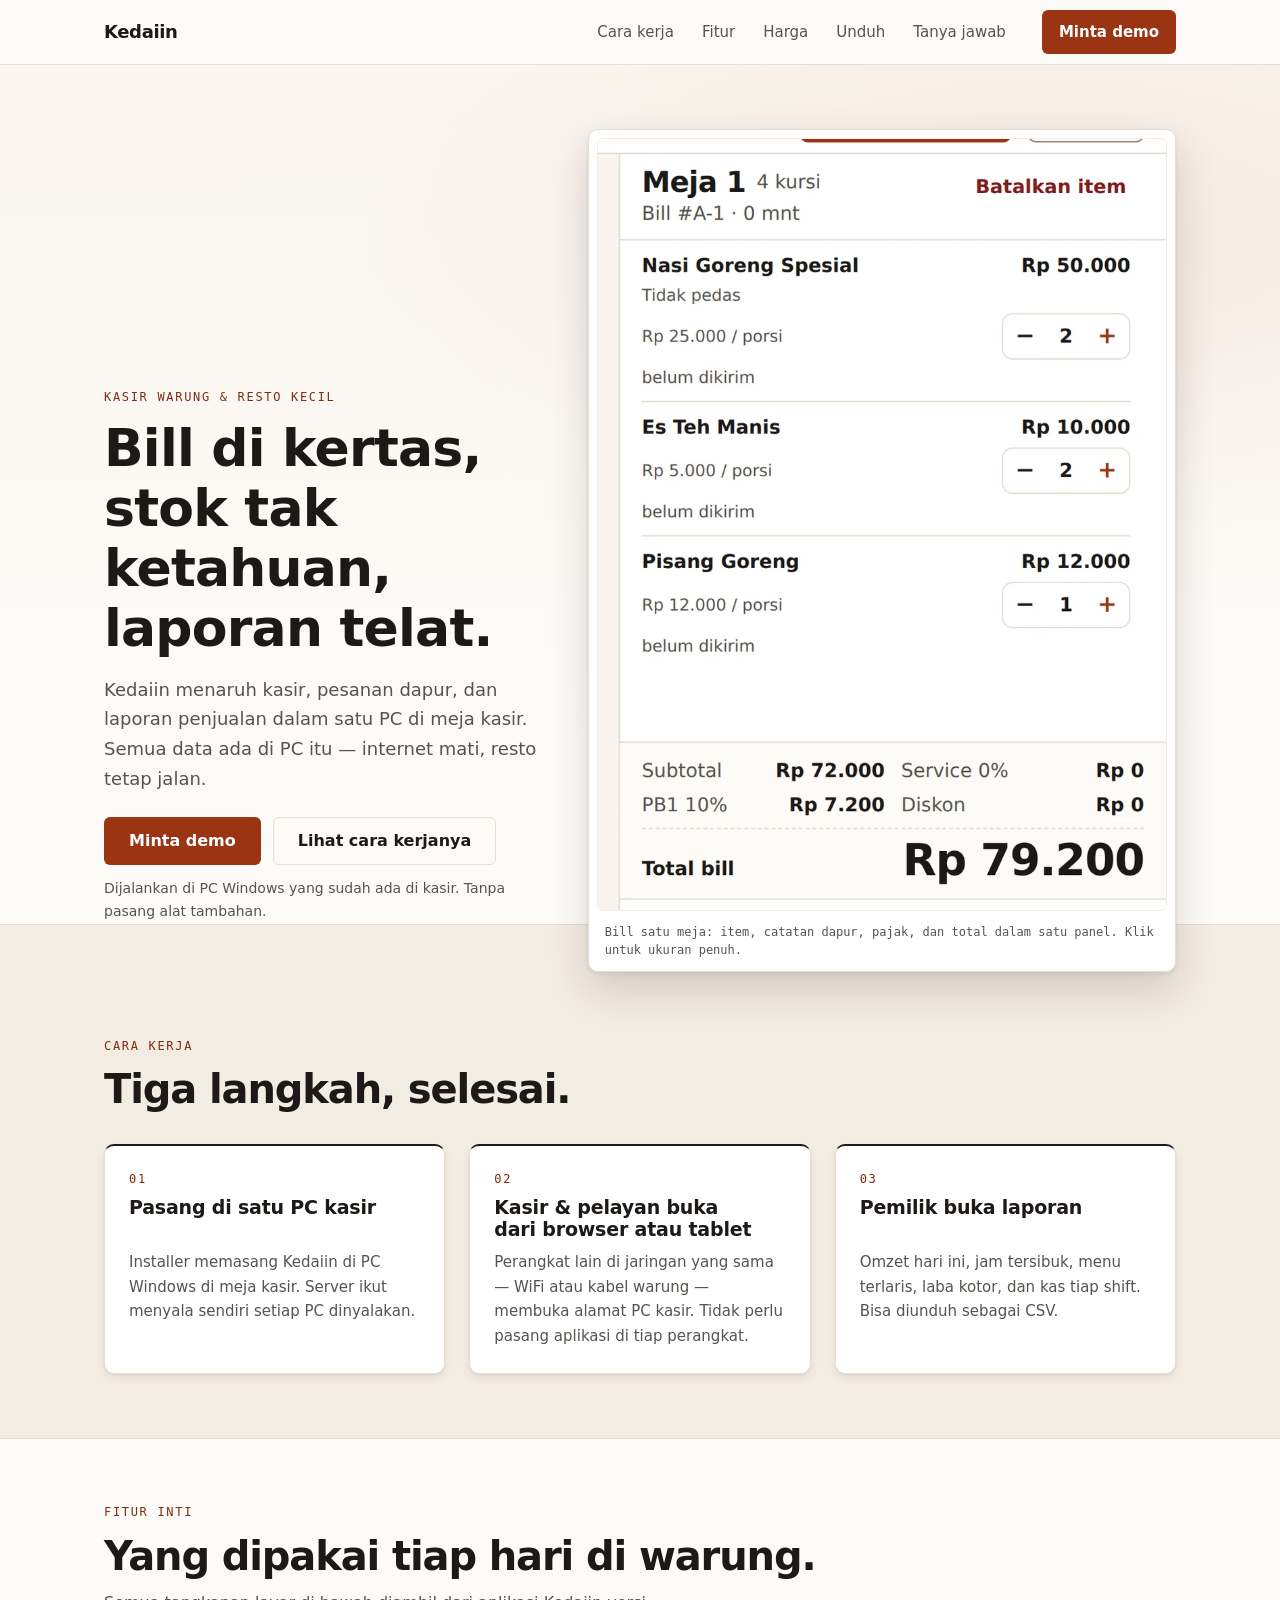
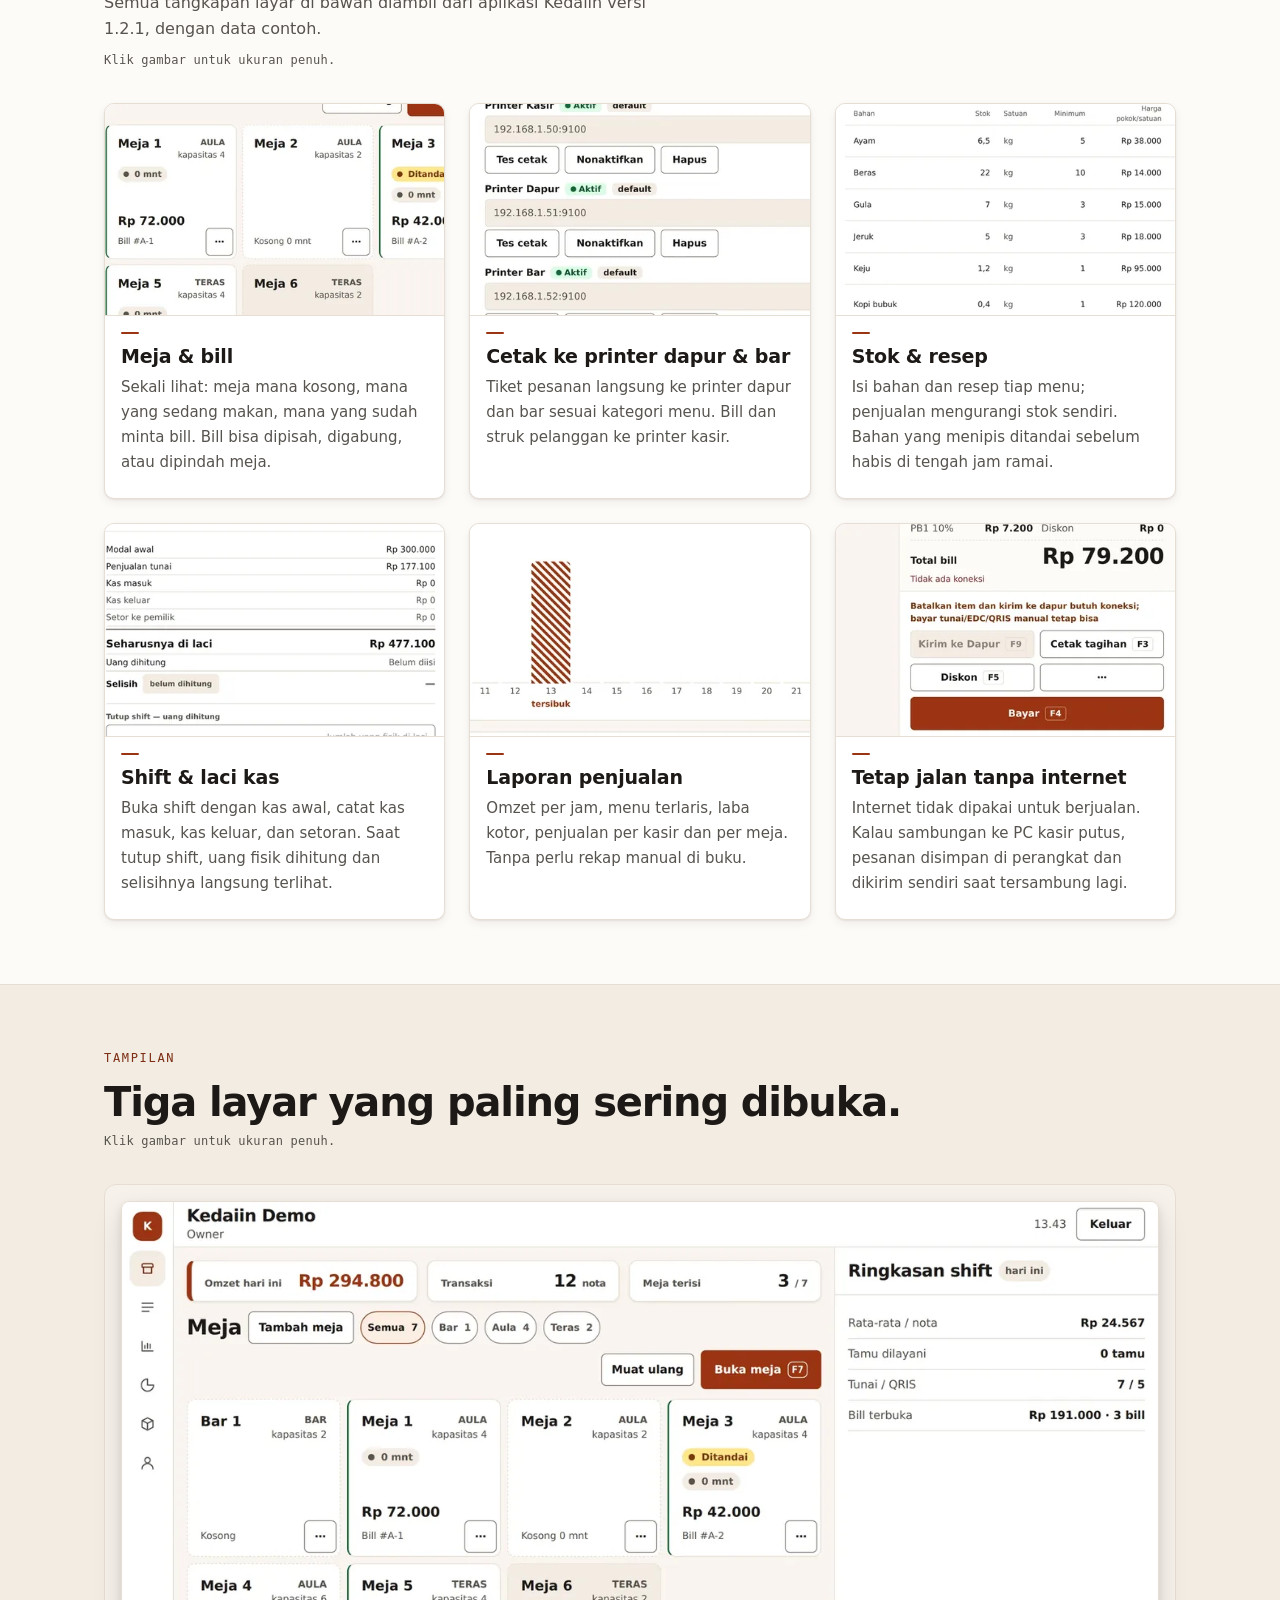
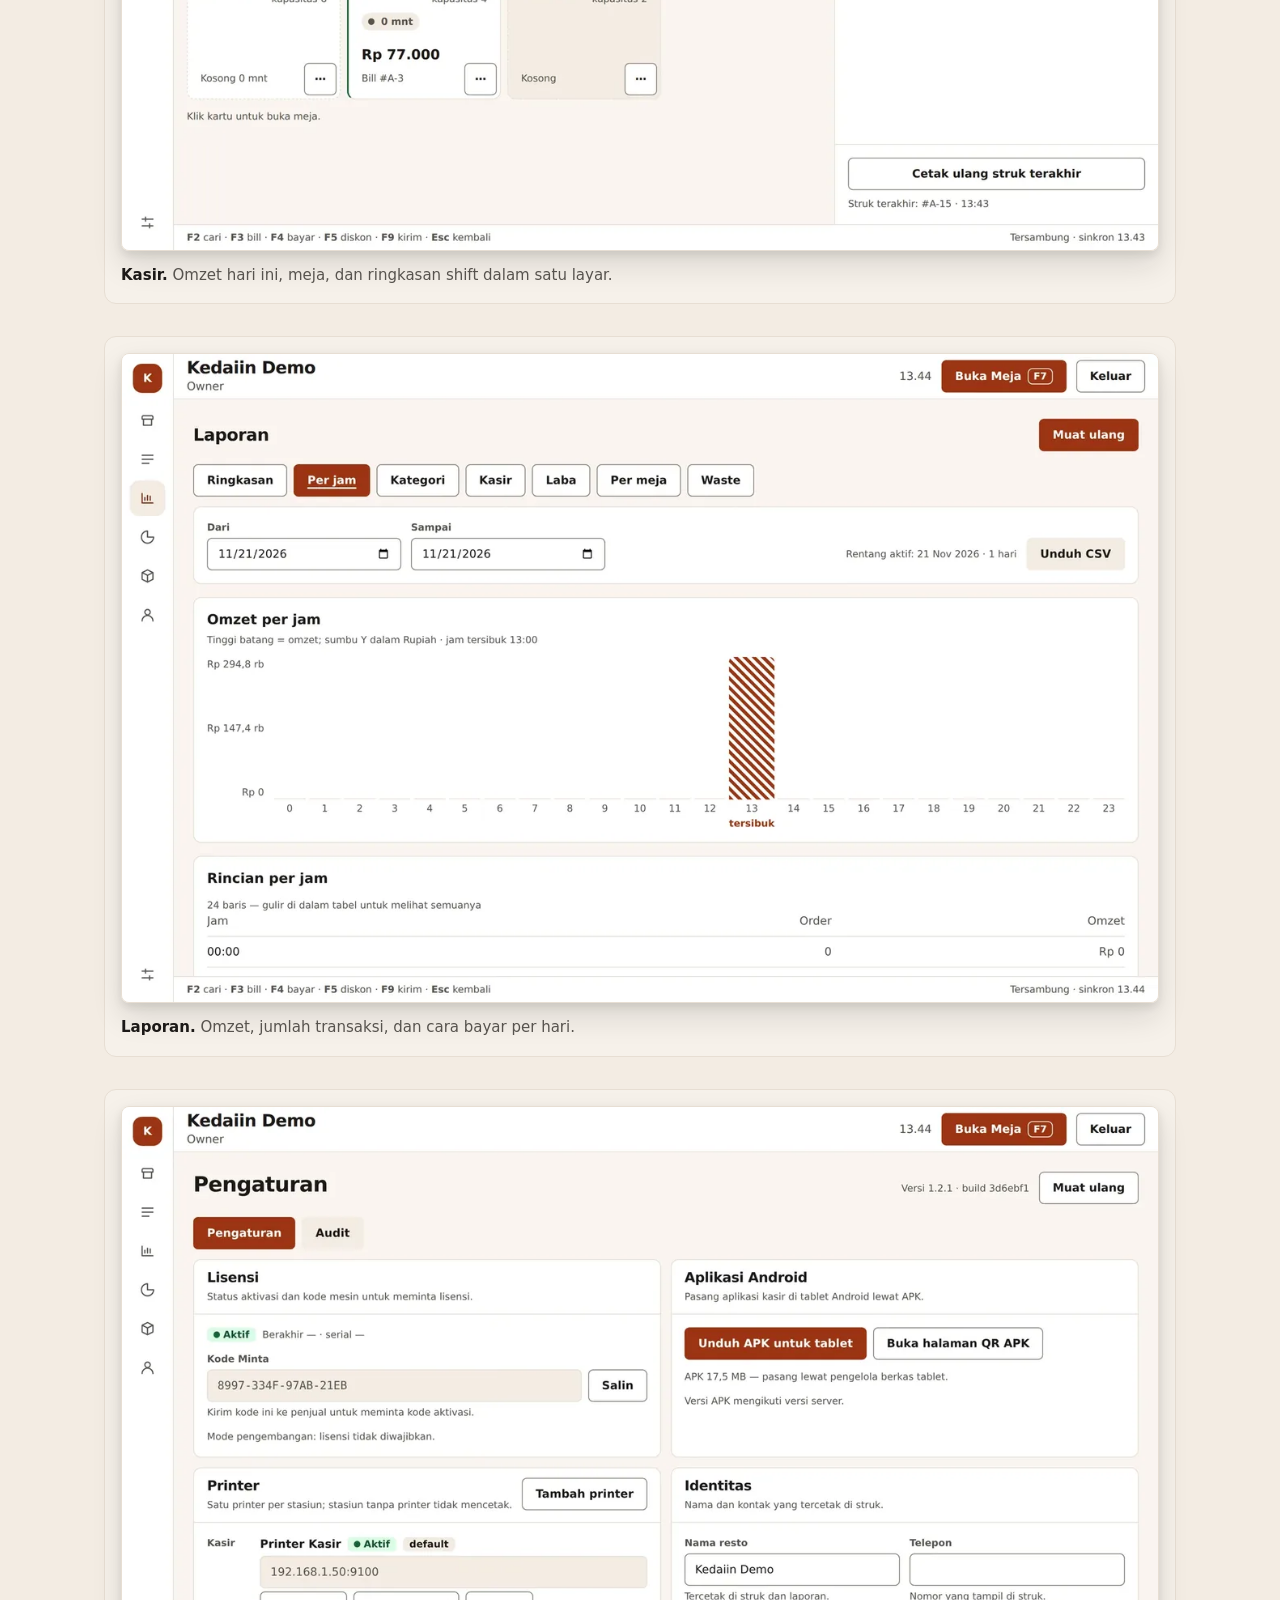
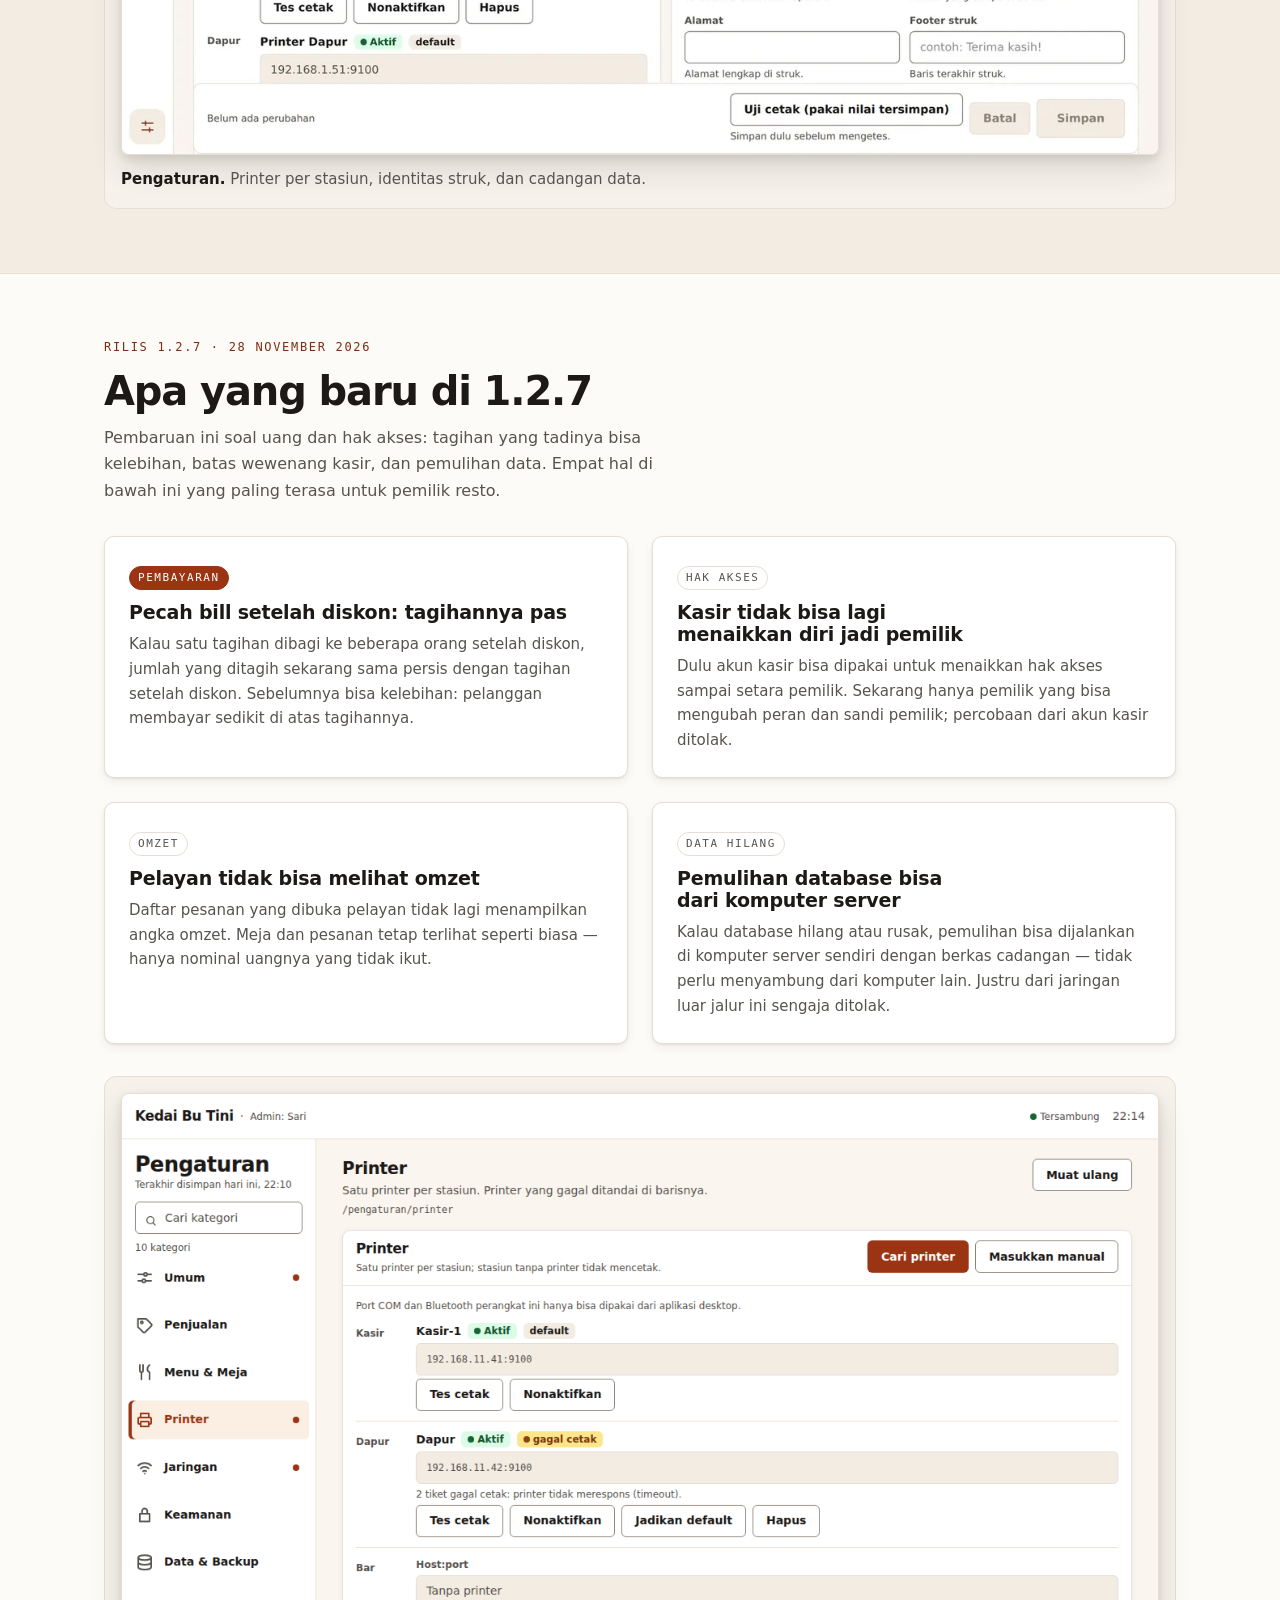
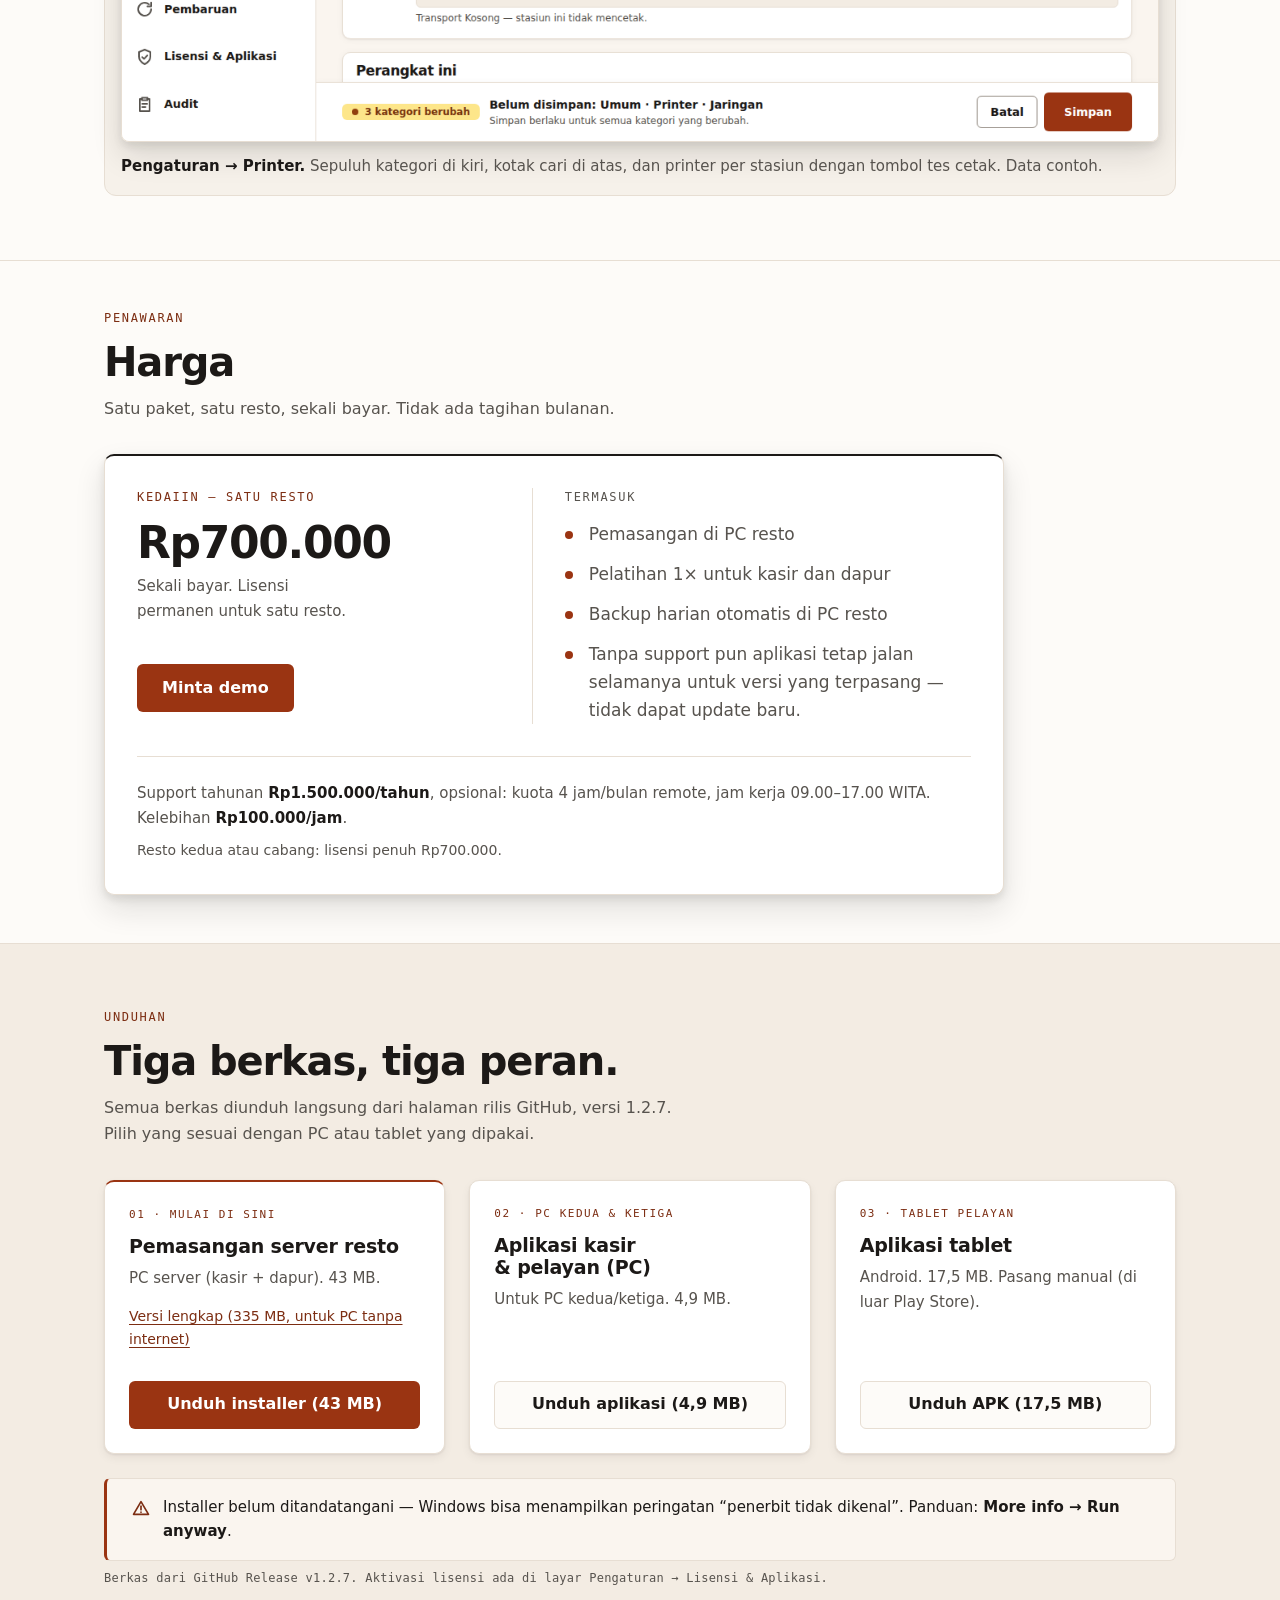
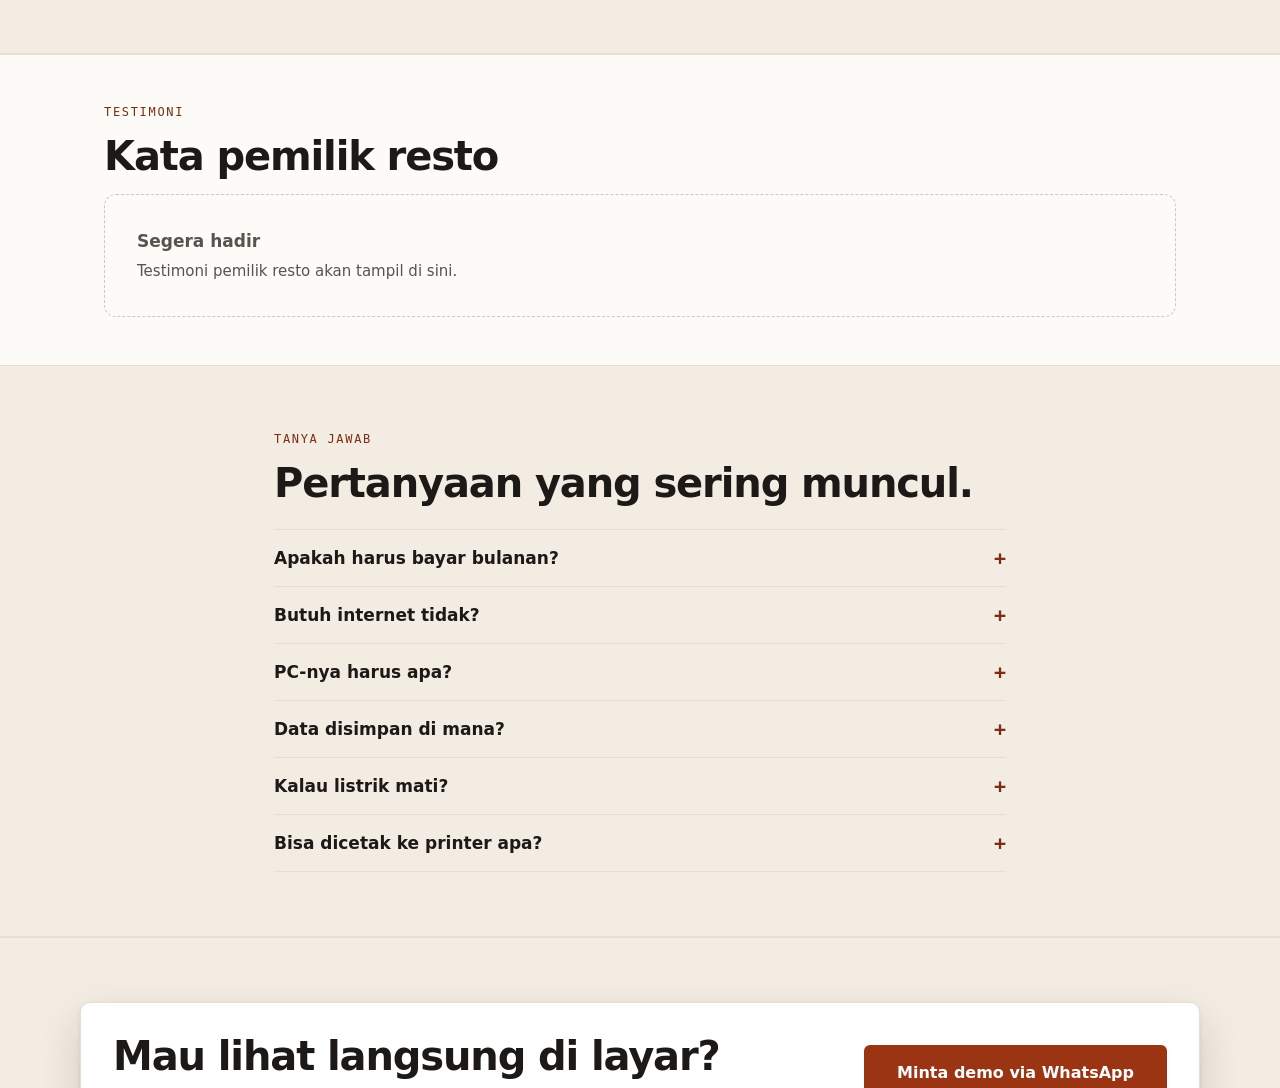
==== commit cefc5db7: "landing: "Apa yang baru di 1.2.7" (4 poin awam) + 3 kartu unduh ke aset v1.2.7" ====
--- a/index.html
+++ b/index.html
@@ -183,30 +183,30 @@
 
   <section class="section" id="baru">
     <div class="wrap">
-      <p class="eyebrow">Rilis 1.2.6 · 27 November 2026</p>
-      <h2>Apa yang baru di 1.2.6</h2>
-      <p class="section__lead">Pembaruan ini tidak menambah fitur baru: isinya menata ulang halaman <b>Pengaturan</b> yang makin panjang. Tiga hal di bawahnya sudah ada sebelum versi ini dan tetap ada.</p>
+      <p class="eyebrow">Rilis 1.2.7 · 28 November 2026</p>
+      <h2>Apa yang baru di 1.2.7</h2>
+      <p class="section__lead">Pembaruan ini soal uang dan hak akses: tagihan yang tadinya bisa kelebihan, batas wewenang kasir, dan pemulihan data. Empat hal di bawah ini yang paling terasa untuk pemilik resto.</p>
 
       <ul class="changes">
         <li class="reveal">
-          <p class="changes__tag changes__tag--new">Baru</p>
-          <h3>Pengaturan dipecah per kategori</h3>
-          <p>Sepuluh kategori dengan sidebar: Umum, Penjualan, Menu &amp; Meja, Printer, Jaringan, Keamanan, Data &amp; Backup, Pembaruan, Lisensi, Audit. Ada kotak cari — ketik "pajak" dan Penjualan langsung terbuka. Alamat tiap kategori bisa di-bookmark, dan tautan lama tidak mati.</p>
-        </li>
-        <li class="reveal">
-          <p class="changes__tag">Sudah ada</p>
-          <h3>Pembaruan satu klik</h3>
-          <p>Ada versi baru, unduh dari internet atau pilih berkas dari flashdisk. Paketnya diperiksa dulu sebelum dipasang, dan kalau gagal aplikasi kembali ke versi lama sendiri.</p>
-        </li>
-        <li class="reveal">
-          <p class="changes__tag">Sudah ada</p>
-          <h3>Kunci layar PIN</h3>
-          <p>Layar kasir terkunci sendiri setelah didiamkan, dan ikut terkunci saat shift ditutup. PIN salah lima kali layar tetap terkunci; agen cetak di PC tetap jalan.</p>
-        </li>
-        <li class="reveal">
-          <p class="changes__tag">Sudah ada</p>
-          <h3>Cari printer &amp; cari server</h3>
-          <p>Printer di jaringan ditemukan sendiri, tidak perlu hafal alamat IP. Di aplikasi PC, tablet dan PC lain juga bisa mencari PC server — alamatnya tetap benar walau PC pindah jaringan.</p>
+          <p class="changes__tag changes__tag--new">Pembayaran</p>
+          <h3>Pecah bill setelah diskon: tagihannya pas</h3>
+          <p>Kalau satu tagihan dibagi ke beberapa orang setelah diskon, jumlah yang ditagih sekarang sama persis dengan tagihan setelah diskon. Sebelumnya bisa kelebihan: pelanggan membayar sedikit di atas tagihannya.</p>
+        </li>
+        <li class="reveal">
+          <p class="changes__tag">Hak akses</p>
+          <h3>Kasir tidak bisa lagi menaikkan diri jadi pemilik</h3>
+          <p>Dulu akun kasir bisa dipakai untuk menaikkan hak akses sampai setara pemilik. Sekarang hanya pemilik yang bisa mengubah peran dan sandi pemilik; percobaan dari akun kasir ditolak.</p>
+        </li>
+        <li class="reveal">
+          <p class="changes__tag">Omzet</p>
+          <h3>Pelayan tidak bisa melihat omzet</h3>
+          <p>Daftar pesanan yang dibuka pelayan tidak lagi menampilkan angka omzet. Meja dan pesanan tetap terlihat seperti biasa — hanya nominal uangnya yang tidak ikut.</p>
+        </li>
+        <li class="reveal">
+          <p class="changes__tag">Data hilang</p>
+          <h3>Pemulihan database bisa dari komputer server</h3>
+          <p>Kalau database hilang atau rusak, pemulihan bisa dijalankan di komputer server sendiri dengan berkas cadangan — tidak perlu menyambung dari komputer lain. Justru dari jaringan luar jalur ini sengaja ditolak.</p>
         </li>
       </ul>
 
@@ -216,12 +216,6 @@
             <img src="assets/screenshots/pengaturan-kategori.webp" width="1280" height="800" alt="Layar Pengaturan Kedaiin kategori Printer: sidebar sepuluh kategori dengan kotak cari, tombol Cari printer, dan printer per stasiun kasir, dapur, dan bar" loading="lazy">
           </button>
           <p class="shots__cap"><b>Pengaturan → Printer.</b> Sepuluh kategori di kiri, kotak cari di atas, dan printer per stasiun dengan tombol tes cetak. Data contoh.</p>
-        </li>
-        <li class="reveal">
-          <button class="shot" type="button">
-            <img src="assets/screenshots/pembaruan-1.2.6.webp" width="1280" height="800" alt="Layar Pembaruan aplikasi Kedaiin: terpasang 1.2.5, tersedia 1.2.6, paket 15,0 MB, dua jalur unduh dari internet atau berkas USB, dan catatan rilis 1.2.6" loading="lazy">
-          </button>
-          <p class="shots__cap"><b>Pengaturan → Pembaruan.</b> Terpasang 1.2.5, tersedia 1.2.6: unduh atau pilih berkas USB, paket diperiksa dulu, baru dipasang. Data contoh.</p>
         </li>
       </ul>
     </div>
@@ -260,27 +254,27 @@
     <div class="wrap">
       <p class="eyebrow">Unduhan</p>
       <h2>Tiga berkas, tiga peran.</h2>
-      <p class="section__lead">Semua berkas diunduh langsung dari halaman rilis GitHub, versi 1.2.6. Pilih yang sesuai dengan PC atau tablet yang dipakai.</p>
+      <p class="section__lead">Semua berkas diunduh langsung dari halaman rilis GitHub, versi 1.2.7. Pilih yang sesuai dengan PC atau tablet yang dipakai.</p>
 
       <ul class="dl">
         <li class="dl__card dl__card--main reveal">
           <p class="dl__k">01 · Mulai di sini</p>
           <h3>Pemasangan server resto</h3>
           <p>PC server (kasir + dapur). 43 MB.</p>
-          <p class="dl__alt"><a class="link" href="https://github.com/LIinz27/Kedaiin-release/releases/download/v1.2.6/Kedaiin-Setup-1.2.6.exe" target="_blank" rel="noopener">Versi lengkap (335 MB, untuk PC tanpa internet)</a></p>
-          <p class="dl__act"><a class="btn btn--primary" href="https://github.com/LIinz27/Kedaiin-release/releases/download/v1.2.6/Kedaiin-Setup-1.2.6-slim.exe" target="_blank" rel="noopener">Unduh installer (43 MB)</a></p>
+          <p class="dl__alt"><a class="link" href="https://github.com/LIinz27/Kedaiin-release/releases/download/v1.2.7/Kedaiin-Setup-1.2.7.exe" target="_blank" rel="noopener">Versi lengkap (335 MB, untuk PC tanpa internet)</a></p>
+          <p class="dl__act"><a class="btn btn--primary" href="https://github.com/LIinz27/Kedaiin-release/releases/download/v1.2.7/Kedaiin-Setup-1.2.7-slim.exe" target="_blank" rel="noopener">Unduh installer (43 MB)</a></p>
         </li>
         <li class="dl__card reveal">
           <p class="dl__k">02 · PC kedua &amp; ketiga</p>
           <h3>Aplikasi kasir &amp; pelayan (PC)</h3>
           <p>Untuk PC kedua/ketiga. 4,9 MB.</p>
-          <p class="dl__act"><a class="btn btn--ghost" href="https://github.com/LIinz27/Kedaiin-release/releases/download/v1.2.6/Kedaiin-Desktop-1.2.6.exe" target="_blank" rel="noopener">Unduh aplikasi (4,9 MB)</a></p>
+          <p class="dl__act"><a class="btn btn--ghost" href="https://github.com/LIinz27/Kedaiin-release/releases/download/v1.2.7/Kedaiin-Desktop-1.2.7.exe" target="_blank" rel="noopener">Unduh aplikasi (4,9 MB)</a></p>
         </li>
         <li class="dl__card reveal">
           <p class="dl__k">03 · Tablet pelayan</p>
           <h3>Aplikasi tablet</h3>
           <p>Android. 17,5 MB. Pasang manual (di luar Play Store).</p>
-          <p class="dl__act"><a class="btn btn--ghost" href="https://github.com/LIinz27/Kedaiin-release/releases/download/v1.2.6/Kedaiin-1.2.6.apk" target="_blank" rel="noopener">Unduh APK (17,5 MB)</a></p>
+          <p class="dl__act"><a class="btn btn--ghost" href="https://github.com/LIinz27/Kedaiin-release/releases/download/v1.2.7/Kedaiin-1.2.7.apk" target="_blank" rel="noopener">Unduh APK (17,5 MB)</a></p>
         </li>
       </ul>
 
@@ -288,7 +282,7 @@
         <svg viewBox="0 0 24 24" fill="none" stroke="currentColor" stroke-width="2" stroke-linecap="round" stroke-linejoin="round" aria-hidden="true"><path d="M12 4.4 21 19.6H3z"/><path d="M12 9.8v4.4"/><path d="M12 17h.01"/></svg>
         <span>Installer belum ditandatangani — Windows bisa menampilkan peringatan “penerbit tidak dikenal”. Panduan: <b>More info → Run anyway</b>.</span>
       </p>
-      <p class="hint">Berkas dari GitHub Release v1.2.6. Aktivasi lisensi ada di layar Pengaturan → Lisensi &amp; Aplikasi.</p>
+      <p class="hint">Berkas dari GitHub Release v1.2.7. Aktivasi lisensi ada di layar Pengaturan → Lisensi &amp; Aplikasi.</p>
     </div>
   </section>
 
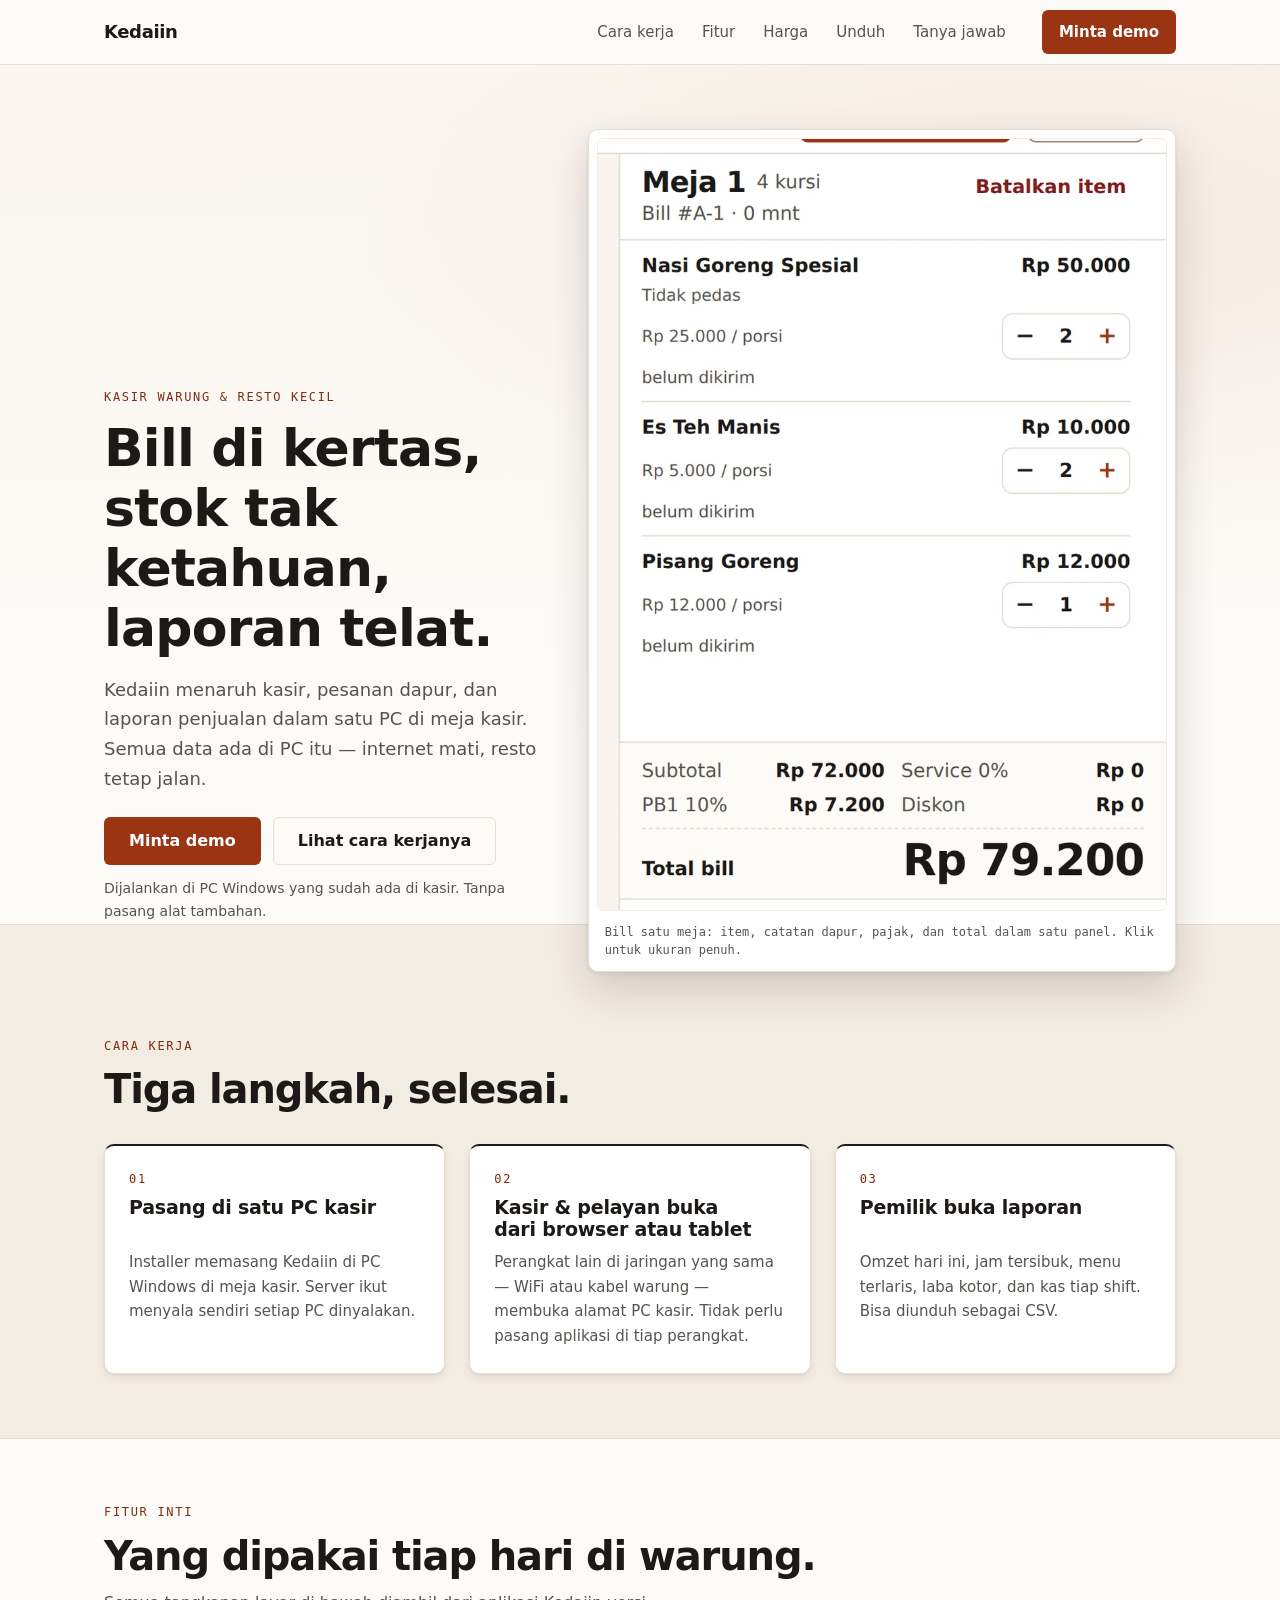
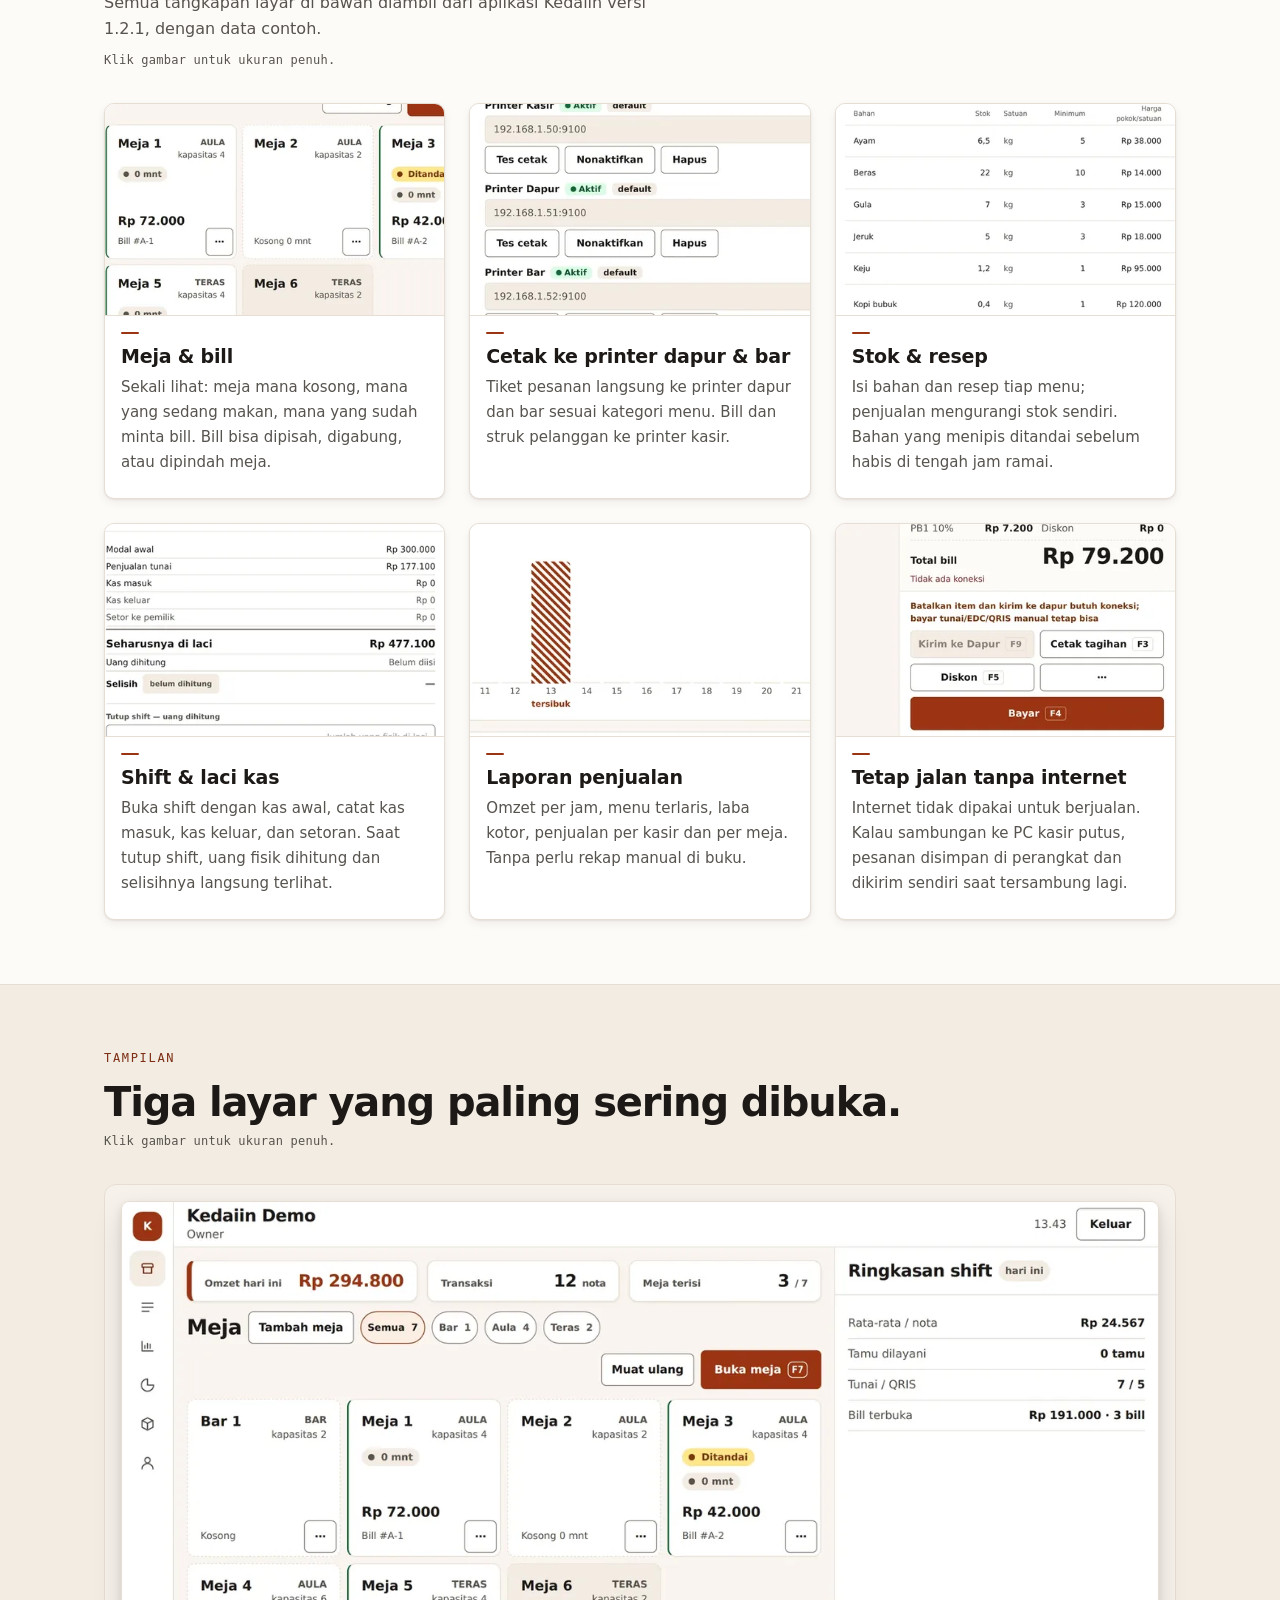
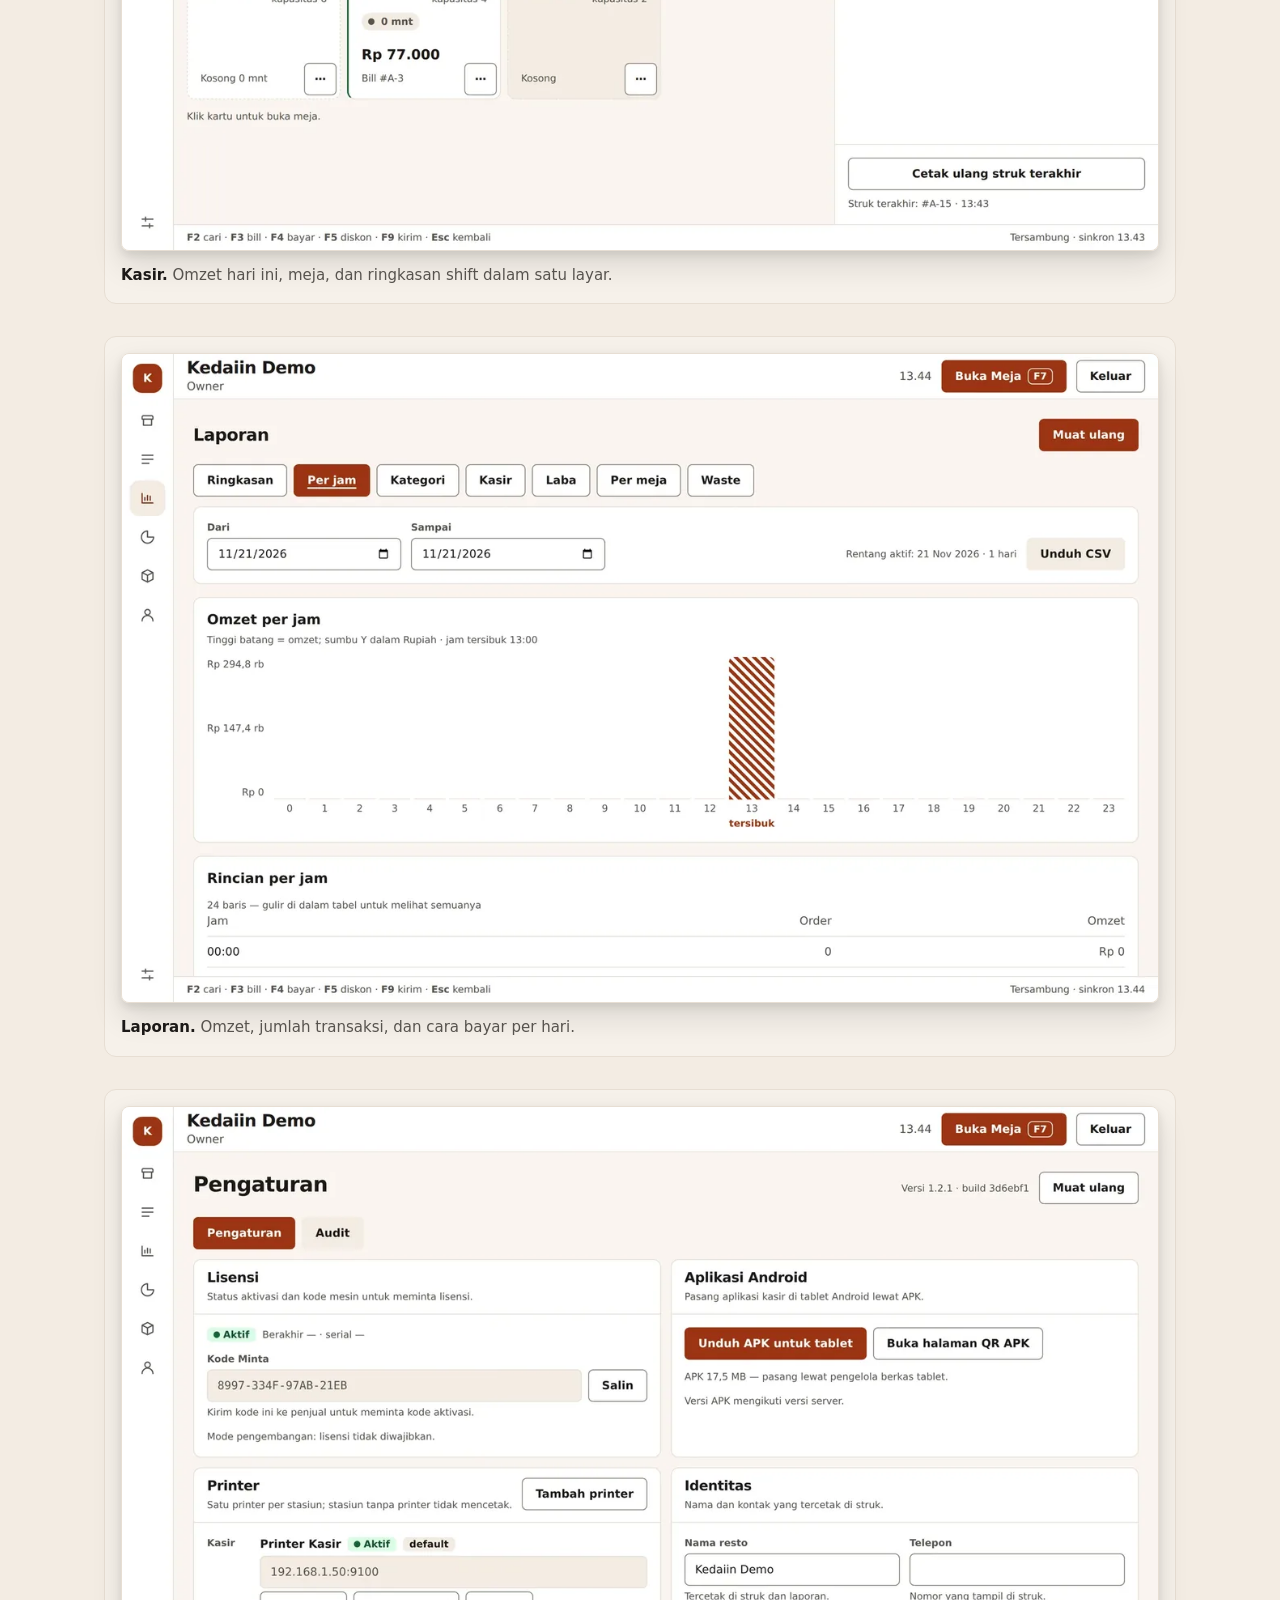
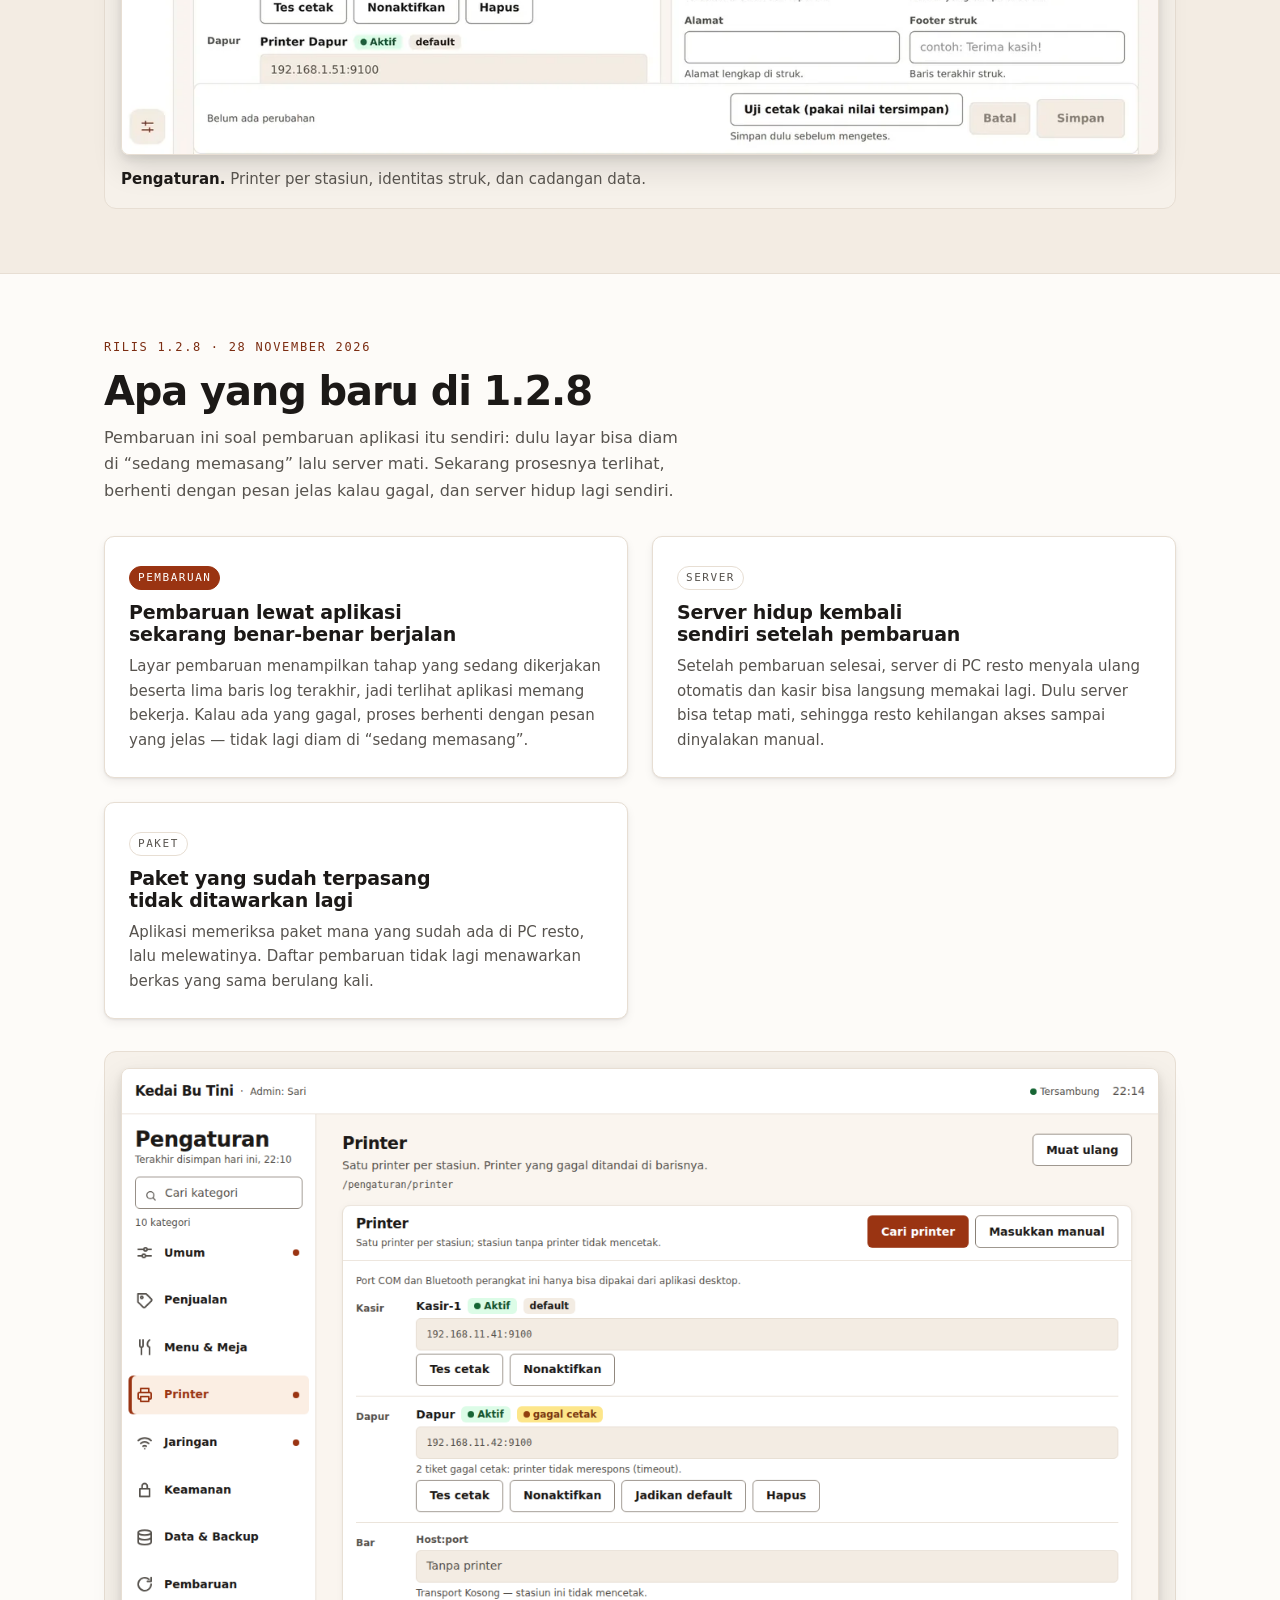
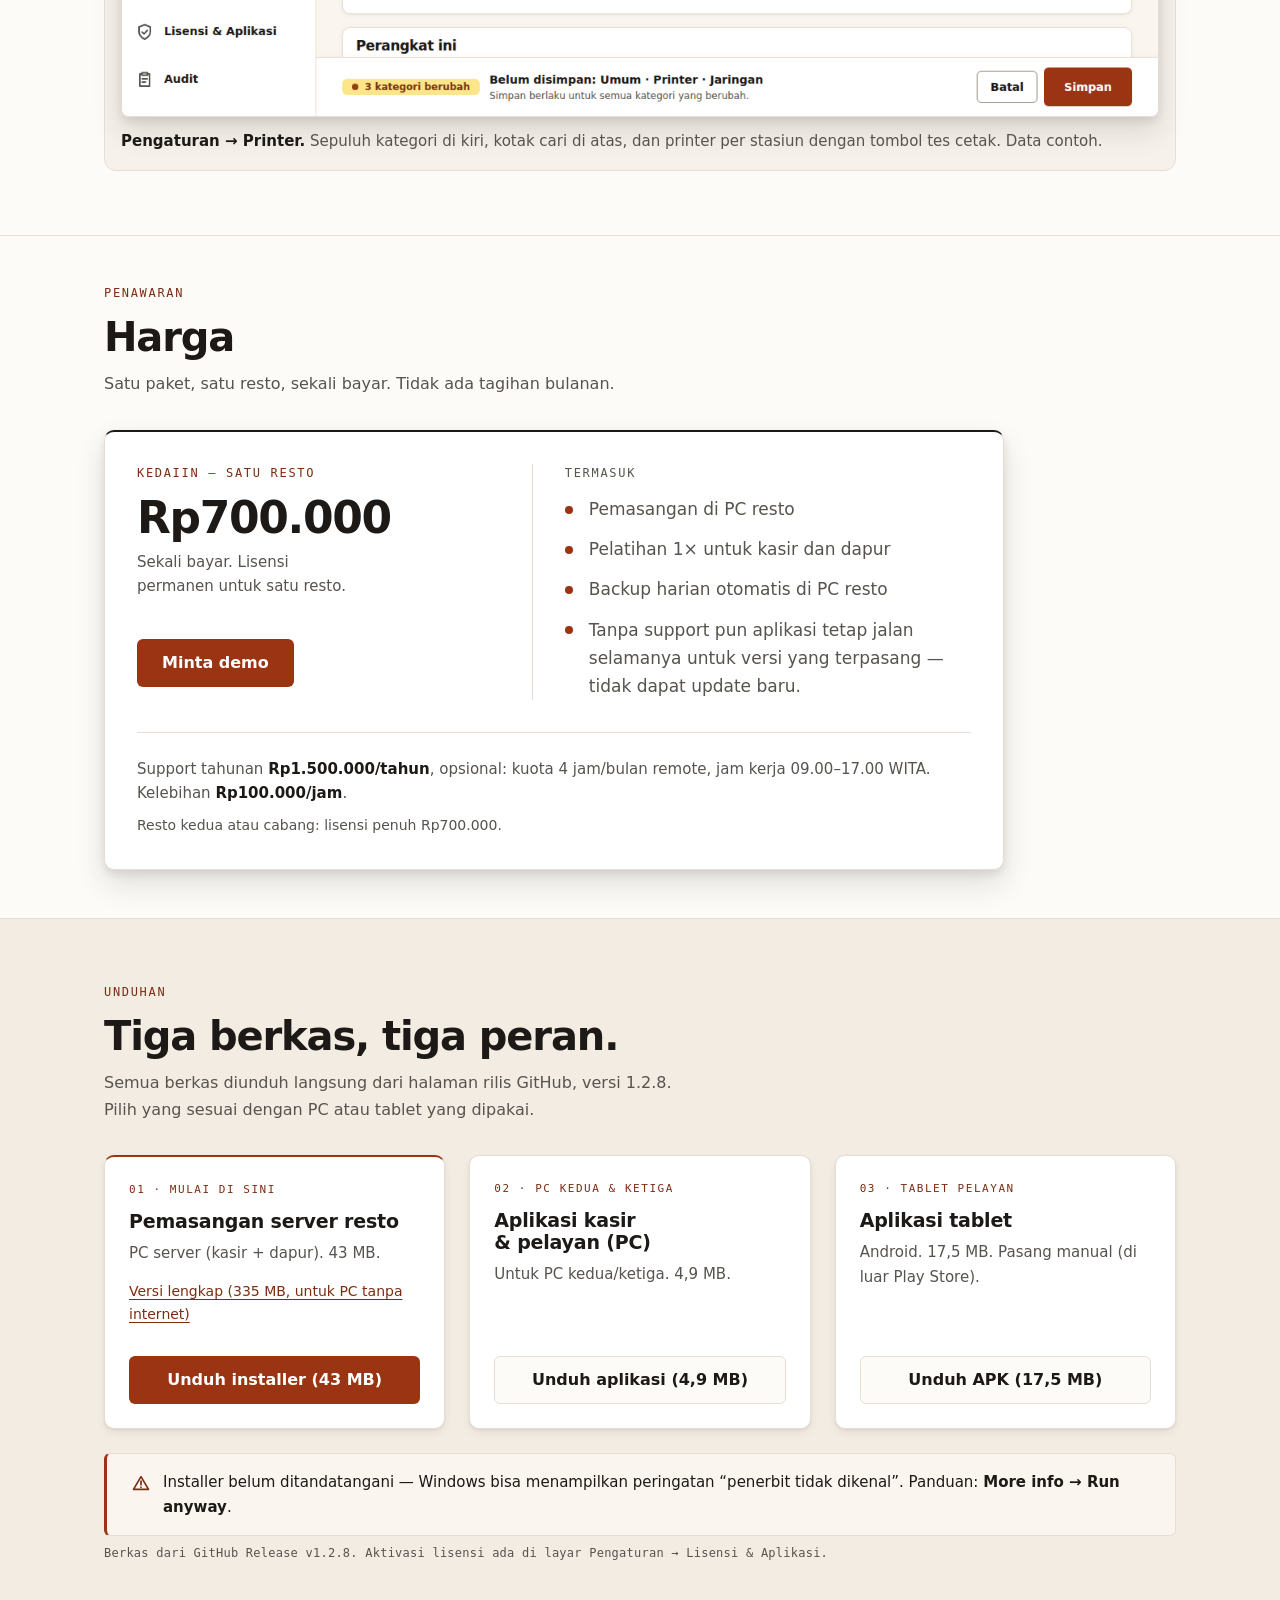
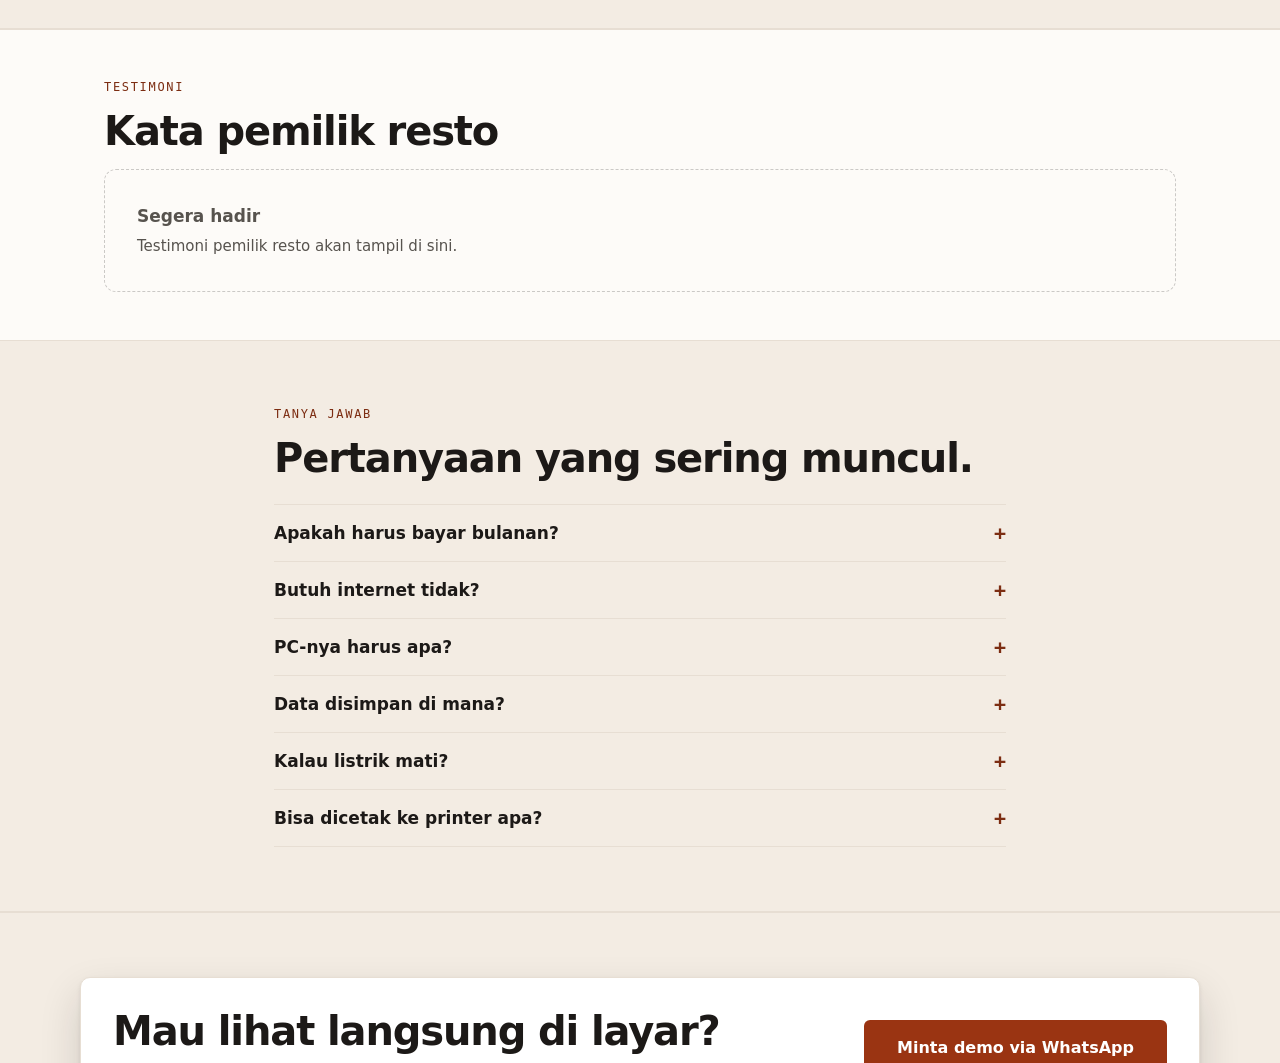
==== commit 5553c27c: "landing: "Apa yang baru di 1.2.8" (3 poin awam: pembaruan jalan, server hidup lagi, paket dilewati) " ====
--- a/index.html
+++ b/index.html
@@ -183,30 +183,25 @@
 
   <section class="section" id="baru">
     <div class="wrap">
-      <p class="eyebrow">Rilis 1.2.7 · 28 November 2026</p>
-      <h2>Apa yang baru di 1.2.7</h2>
-      <p class="section__lead">Pembaruan ini soal uang dan hak akses: tagihan yang tadinya bisa kelebihan, batas wewenang kasir, dan pemulihan data. Empat hal di bawah ini yang paling terasa untuk pemilik resto.</p>
+      <p class="eyebrow">Rilis 1.2.8 · 28 November 2026</p>
+      <h2>Apa yang baru di 1.2.8</h2>
+      <p class="section__lead">Pembaruan ini soal pembaruan aplikasi itu sendiri: dulu layar bisa diam di “sedang memasang” lalu server mati. Sekarang prosesnya terlihat, berhenti dengan pesan jelas kalau gagal, dan server hidup lagi sendiri.</p>
 
       <ul class="changes">
         <li class="reveal">
-          <p class="changes__tag changes__tag--new">Pembayaran</p>
-          <h3>Pecah bill setelah diskon: tagihannya pas</h3>
-          <p>Kalau satu tagihan dibagi ke beberapa orang setelah diskon, jumlah yang ditagih sekarang sama persis dengan tagihan setelah diskon. Sebelumnya bisa kelebihan: pelanggan membayar sedikit di atas tagihannya.</p>
-        </li>
-        <li class="reveal">
-          <p class="changes__tag">Hak akses</p>
-          <h3>Kasir tidak bisa lagi menaikkan diri jadi pemilik</h3>
-          <p>Dulu akun kasir bisa dipakai untuk menaikkan hak akses sampai setara pemilik. Sekarang hanya pemilik yang bisa mengubah peran dan sandi pemilik; percobaan dari akun kasir ditolak.</p>
-        </li>
-        <li class="reveal">
-          <p class="changes__tag">Omzet</p>
-          <h3>Pelayan tidak bisa melihat omzet</h3>
-          <p>Daftar pesanan yang dibuka pelayan tidak lagi menampilkan angka omzet. Meja dan pesanan tetap terlihat seperti biasa — hanya nominal uangnya yang tidak ikut.</p>
-        </li>
-        <li class="reveal">
-          <p class="changes__tag">Data hilang</p>
-          <h3>Pemulihan database bisa dari komputer server</h3>
-          <p>Kalau database hilang atau rusak, pemulihan bisa dijalankan di komputer server sendiri dengan berkas cadangan — tidak perlu menyambung dari komputer lain. Justru dari jaringan luar jalur ini sengaja ditolak.</p>
+          <p class="changes__tag changes__tag--new">Pembaruan</p>
+          <h3>Pembaruan lewat aplikasi sekarang benar-benar berjalan</h3>
+          <p>Layar pembaruan menampilkan tahap yang sedang dikerjakan beserta lima baris log terakhir, jadi terlihat aplikasi memang bekerja. Kalau ada yang gagal, proses berhenti dengan pesan yang jelas — tidak lagi diam di “sedang memasang”.</p>
+        </li>
+        <li class="reveal">
+          <p class="changes__tag">Server</p>
+          <h3>Server hidup kembali sendiri setelah pembaruan</h3>
+          <p>Setelah pembaruan selesai, server di PC resto menyala ulang otomatis dan kasir bisa langsung memakai lagi. Dulu server bisa tetap mati, sehingga resto kehilangan akses sampai dinyalakan manual.</p>
+        </li>
+        <li class="reveal">
+          <p class="changes__tag">Paket</p>
+          <h3>Paket yang sudah terpasang tidak ditawarkan lagi</h3>
+          <p>Aplikasi memeriksa paket mana yang sudah ada di PC resto, lalu melewatinya. Daftar pembaruan tidak lagi menawarkan berkas yang sama berulang kali.</p>
         </li>
       </ul>
 
@@ -254,27 +249,27 @@
     <div class="wrap">
       <p class="eyebrow">Unduhan</p>
       <h2>Tiga berkas, tiga peran.</h2>
-      <p class="section__lead">Semua berkas diunduh langsung dari halaman rilis GitHub, versi 1.2.7. Pilih yang sesuai dengan PC atau tablet yang dipakai.</p>
+      <p class="section__lead">Semua berkas diunduh langsung dari halaman rilis GitHub, versi 1.2.8. Pilih yang sesuai dengan PC atau tablet yang dipakai.</p>
 
       <ul class="dl">
         <li class="dl__card dl__card--main reveal">
           <p class="dl__k">01 · Mulai di sini</p>
           <h3>Pemasangan server resto</h3>
           <p>PC server (kasir + dapur). 43 MB.</p>
-          <p class="dl__alt"><a class="link" href="https://github.com/LIinz27/Kedaiin-release/releases/download/v1.2.7/Kedaiin-Setup-1.2.7.exe" target="_blank" rel="noopener">Versi lengkap (335 MB, untuk PC tanpa internet)</a></p>
-          <p class="dl__act"><a class="btn btn--primary" href="https://github.com/LIinz27/Kedaiin-release/releases/download/v1.2.7/Kedaiin-Setup-1.2.7-slim.exe" target="_blank" rel="noopener">Unduh installer (43 MB)</a></p>
+          <p class="dl__alt"><a class="link" href="https://github.com/LIinz27/Kedaiin-release/releases/download/v1.2.8/Kedaiin-Setup-1.2.8.exe" target="_blank" rel="noopener">Versi lengkap (335 MB, untuk PC tanpa internet)</a></p>
+          <p class="dl__act"><a class="btn btn--primary" href="https://github.com/LIinz27/Kedaiin-release/releases/download/v1.2.8/Kedaiin-Setup-1.2.8-slim.exe" target="_blank" rel="noopener">Unduh installer (43 MB)</a></p>
         </li>
         <li class="dl__card reveal">
           <p class="dl__k">02 · PC kedua &amp; ketiga</p>
           <h3>Aplikasi kasir &amp; pelayan (PC)</h3>
           <p>Untuk PC kedua/ketiga. 4,9 MB.</p>
-          <p class="dl__act"><a class="btn btn--ghost" href="https://github.com/LIinz27/Kedaiin-release/releases/download/v1.2.7/Kedaiin-Desktop-1.2.7.exe" target="_blank" rel="noopener">Unduh aplikasi (4,9 MB)</a></p>
+          <p class="dl__act"><a class="btn btn--ghost" href="https://github.com/LIinz27/Kedaiin-release/releases/download/v1.2.8/Kedaiin-Desktop-1.2.8.exe" target="_blank" rel="noopener">Unduh aplikasi (4,9 MB)</a></p>
         </li>
         <li class="dl__card reveal">
           <p class="dl__k">03 · Tablet pelayan</p>
           <h3>Aplikasi tablet</h3>
           <p>Android. 17,5 MB. Pasang manual (di luar Play Store).</p>
-          <p class="dl__act"><a class="btn btn--ghost" href="https://github.com/LIinz27/Kedaiin-release/releases/download/v1.2.7/Kedaiin-1.2.7.apk" target="_blank" rel="noopener">Unduh APK (17,5 MB)</a></p>
+          <p class="dl__act"><a class="btn btn--ghost" href="https://github.com/LIinz27/Kedaiin-release/releases/download/v1.2.8/Kedaiin-1.2.8.apk" target="_blank" rel="noopener">Unduh APK (17,5 MB)</a></p>
         </li>
       </ul>
 
@@ -282,7 +277,7 @@
         <svg viewBox="0 0 24 24" fill="none" stroke="currentColor" stroke-width="2" stroke-linecap="round" stroke-linejoin="round" aria-hidden="true"><path d="M12 4.4 21 19.6H3z"/><path d="M12 9.8v4.4"/><path d="M12 17h.01"/></svg>
         <span>Installer belum ditandatangani — Windows bisa menampilkan peringatan “penerbit tidak dikenal”. Panduan: <b>More info → Run anyway</b>.</span>
       </p>
-      <p class="hint">Berkas dari GitHub Release v1.2.7. Aktivasi lisensi ada di layar Pengaturan → Lisensi &amp; Aplikasi.</p>
+      <p class="hint">Berkas dari GitHub Release v1.2.8. Aktivasi lisensi ada di layar Pengaturan → Lisensi &amp; Aplikasi.</p>
     </div>
   </section>
 
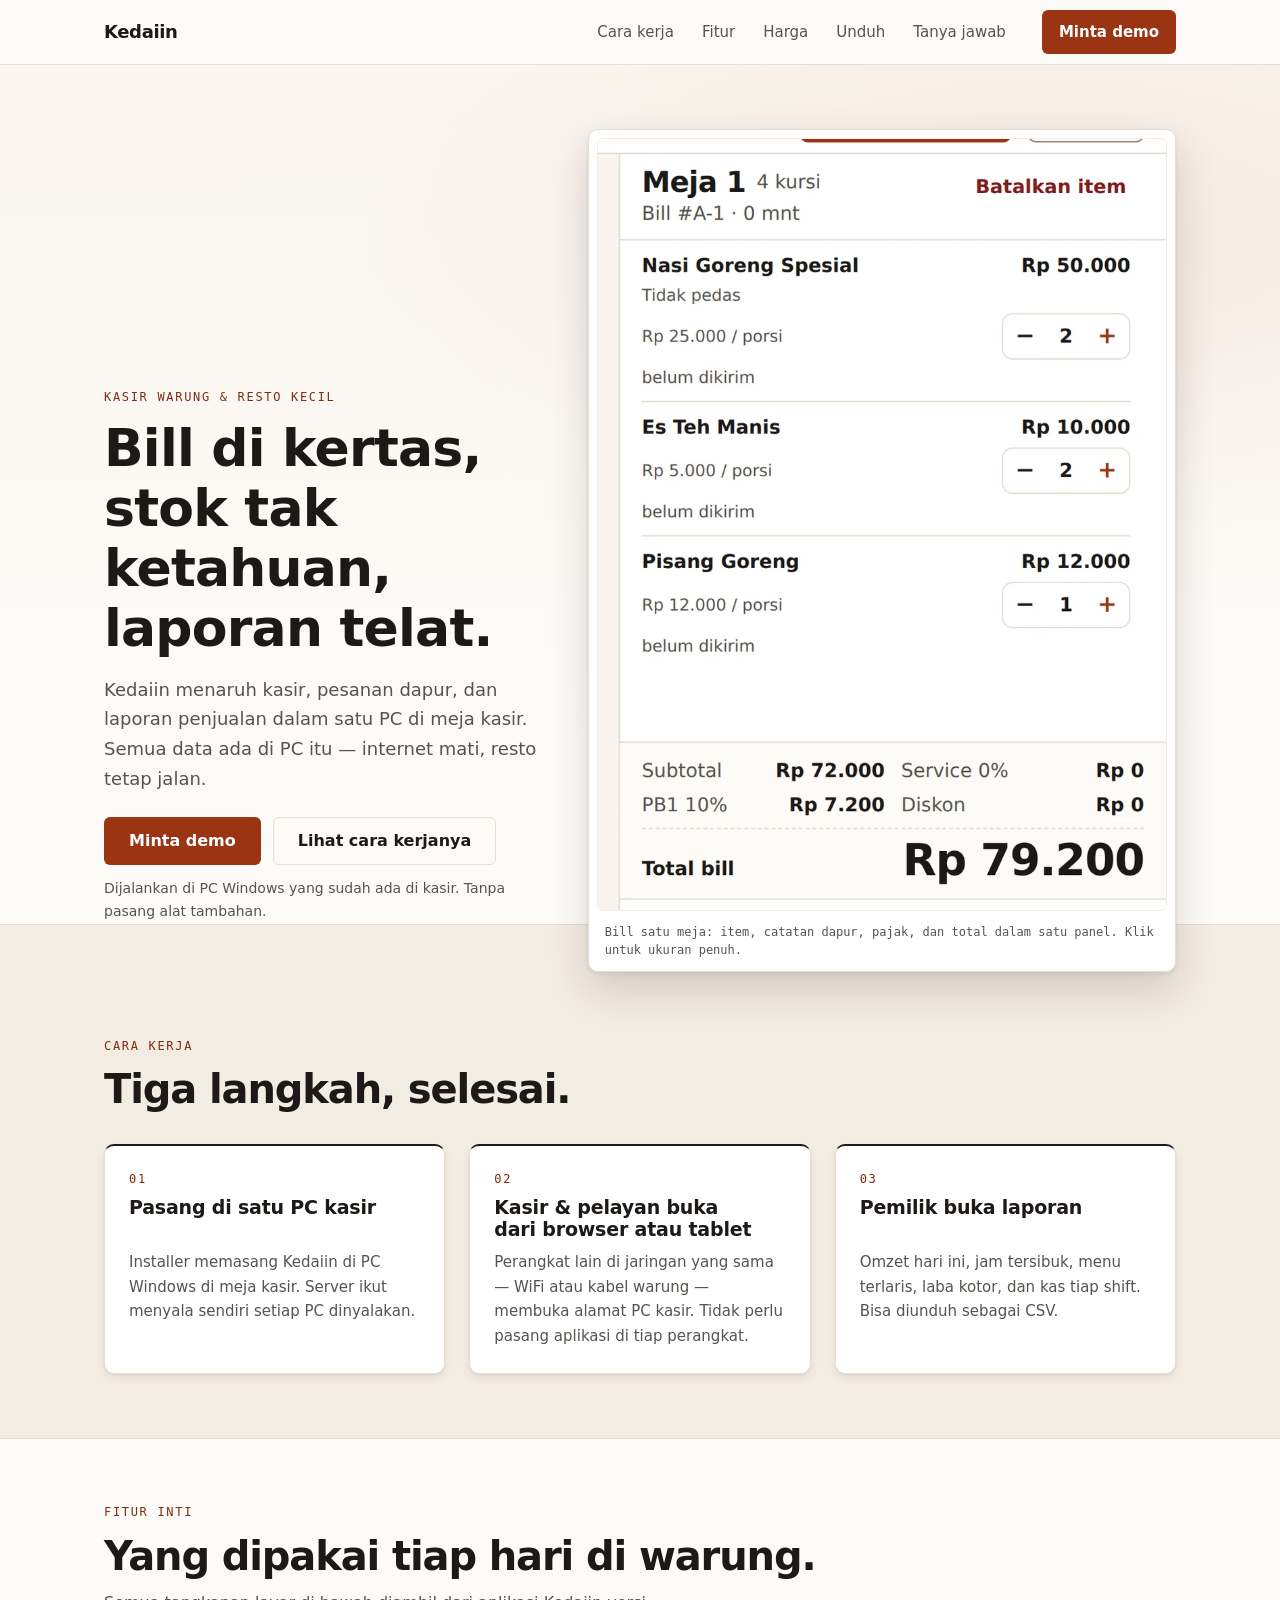
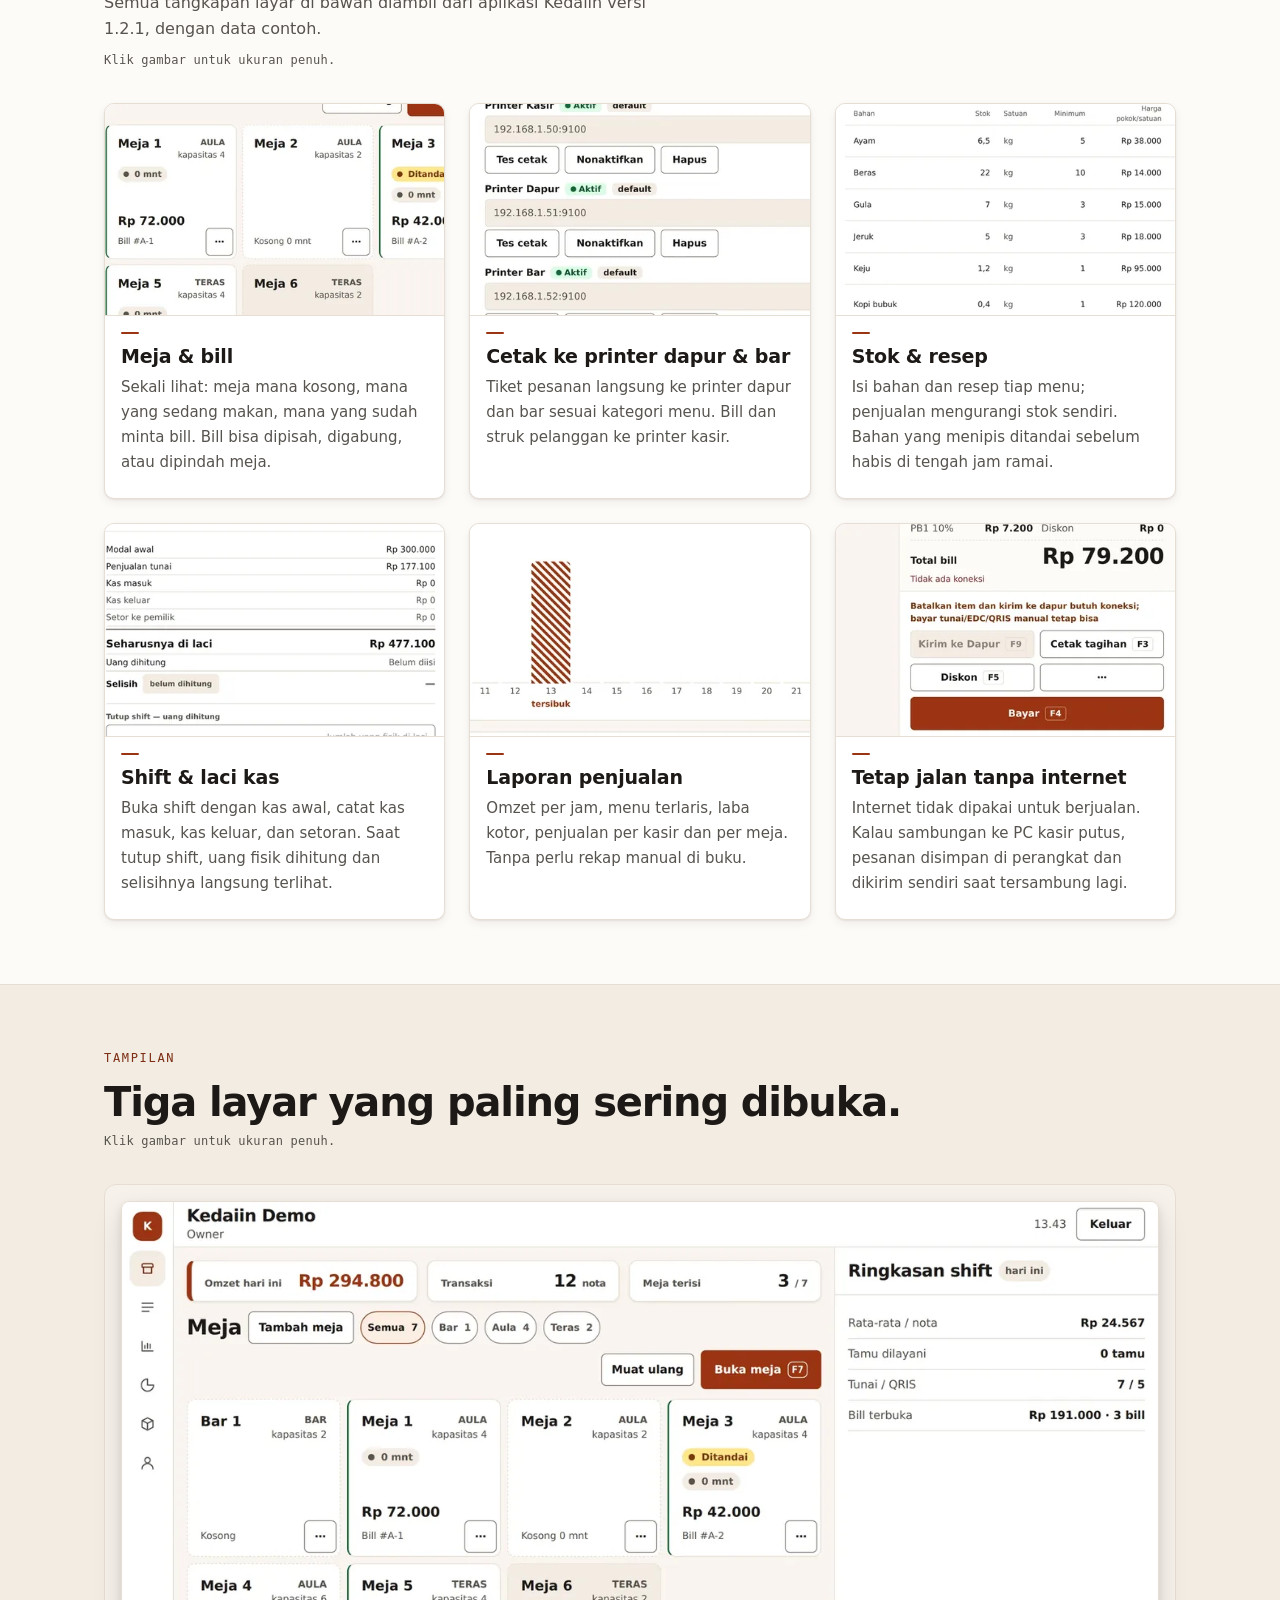
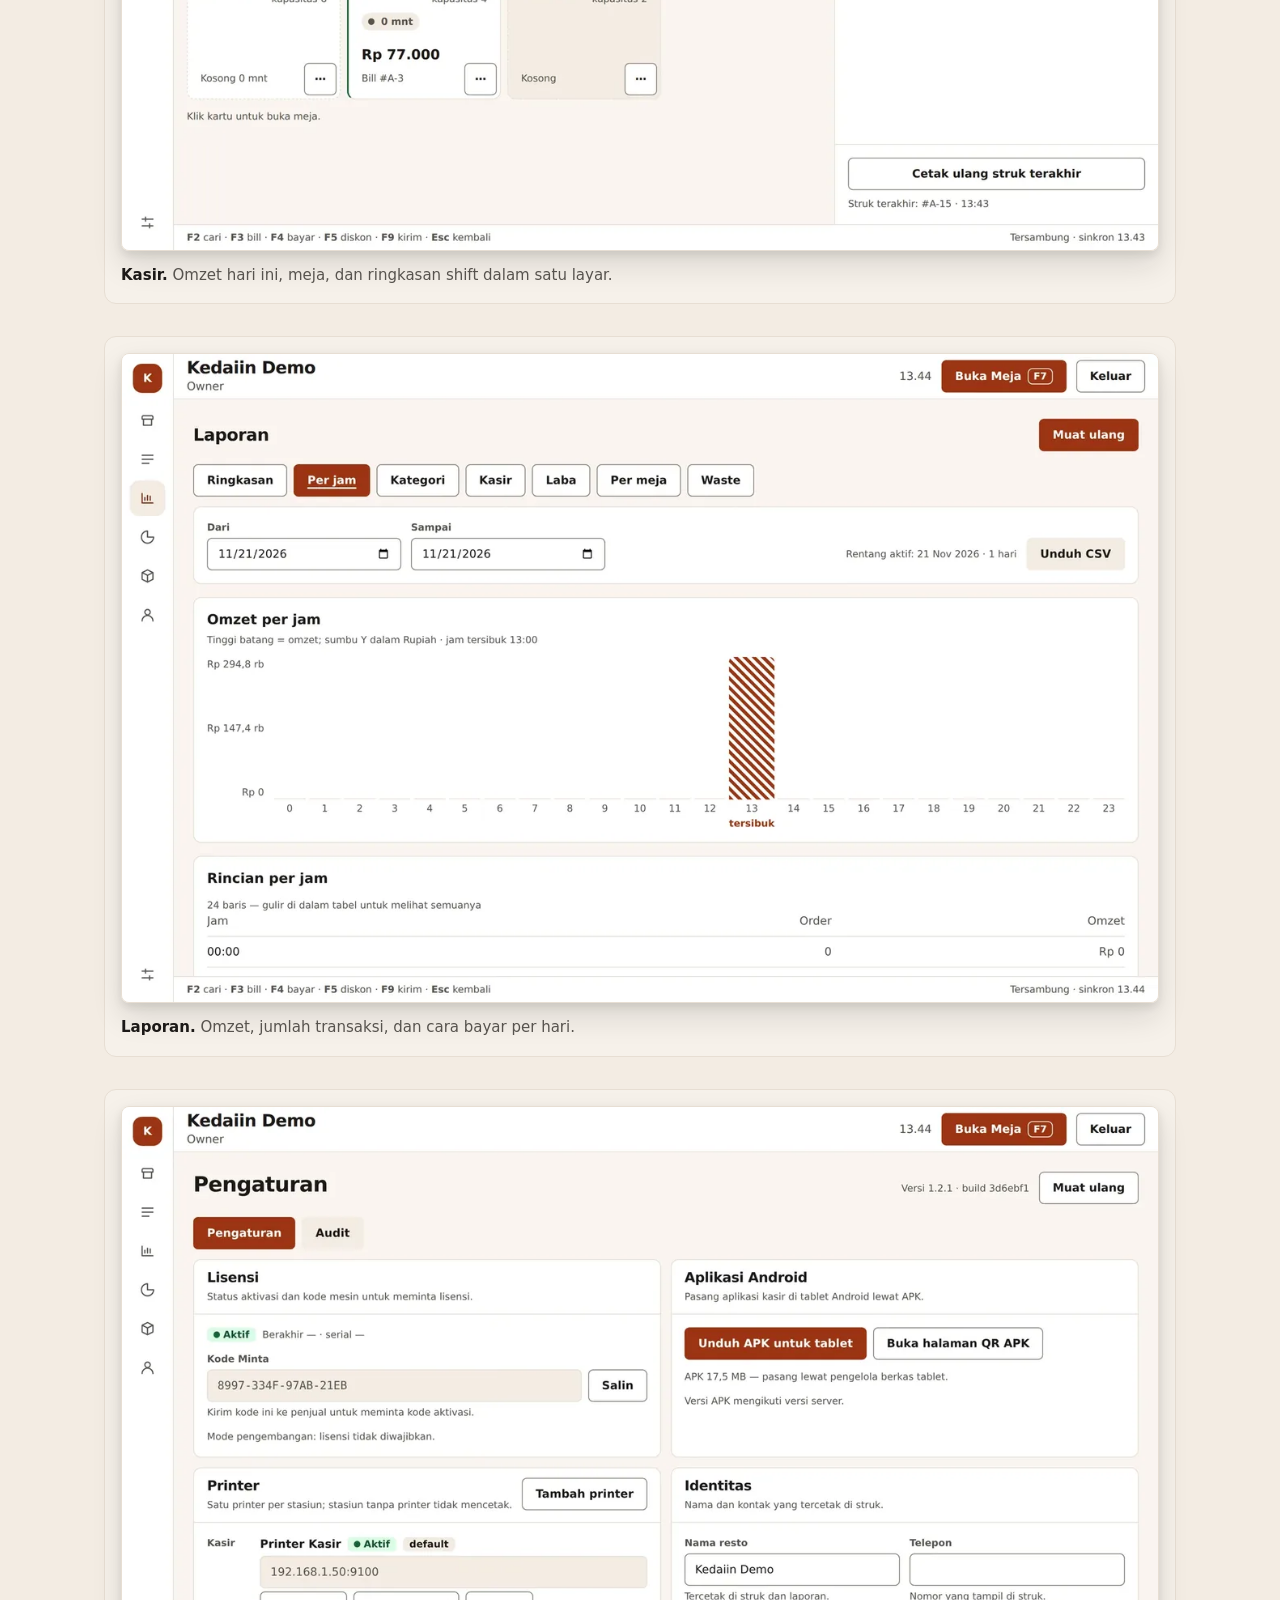
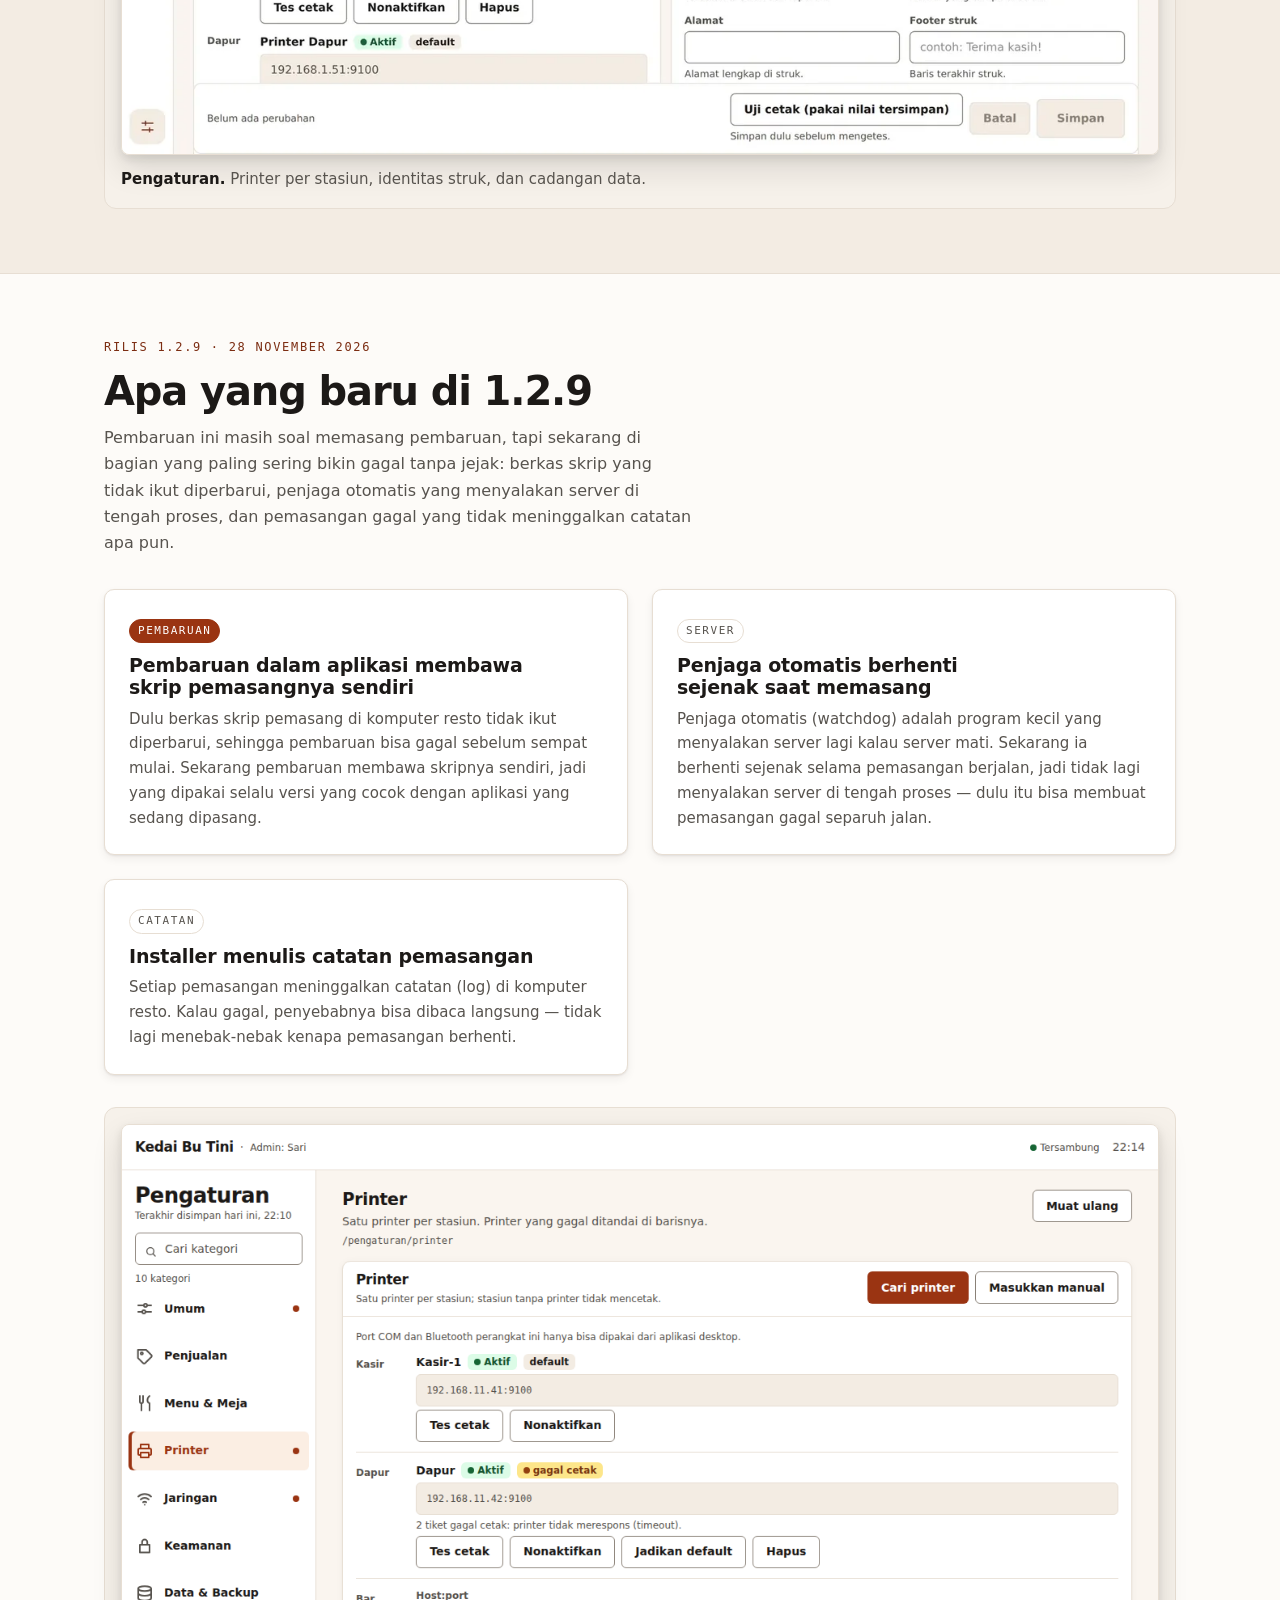
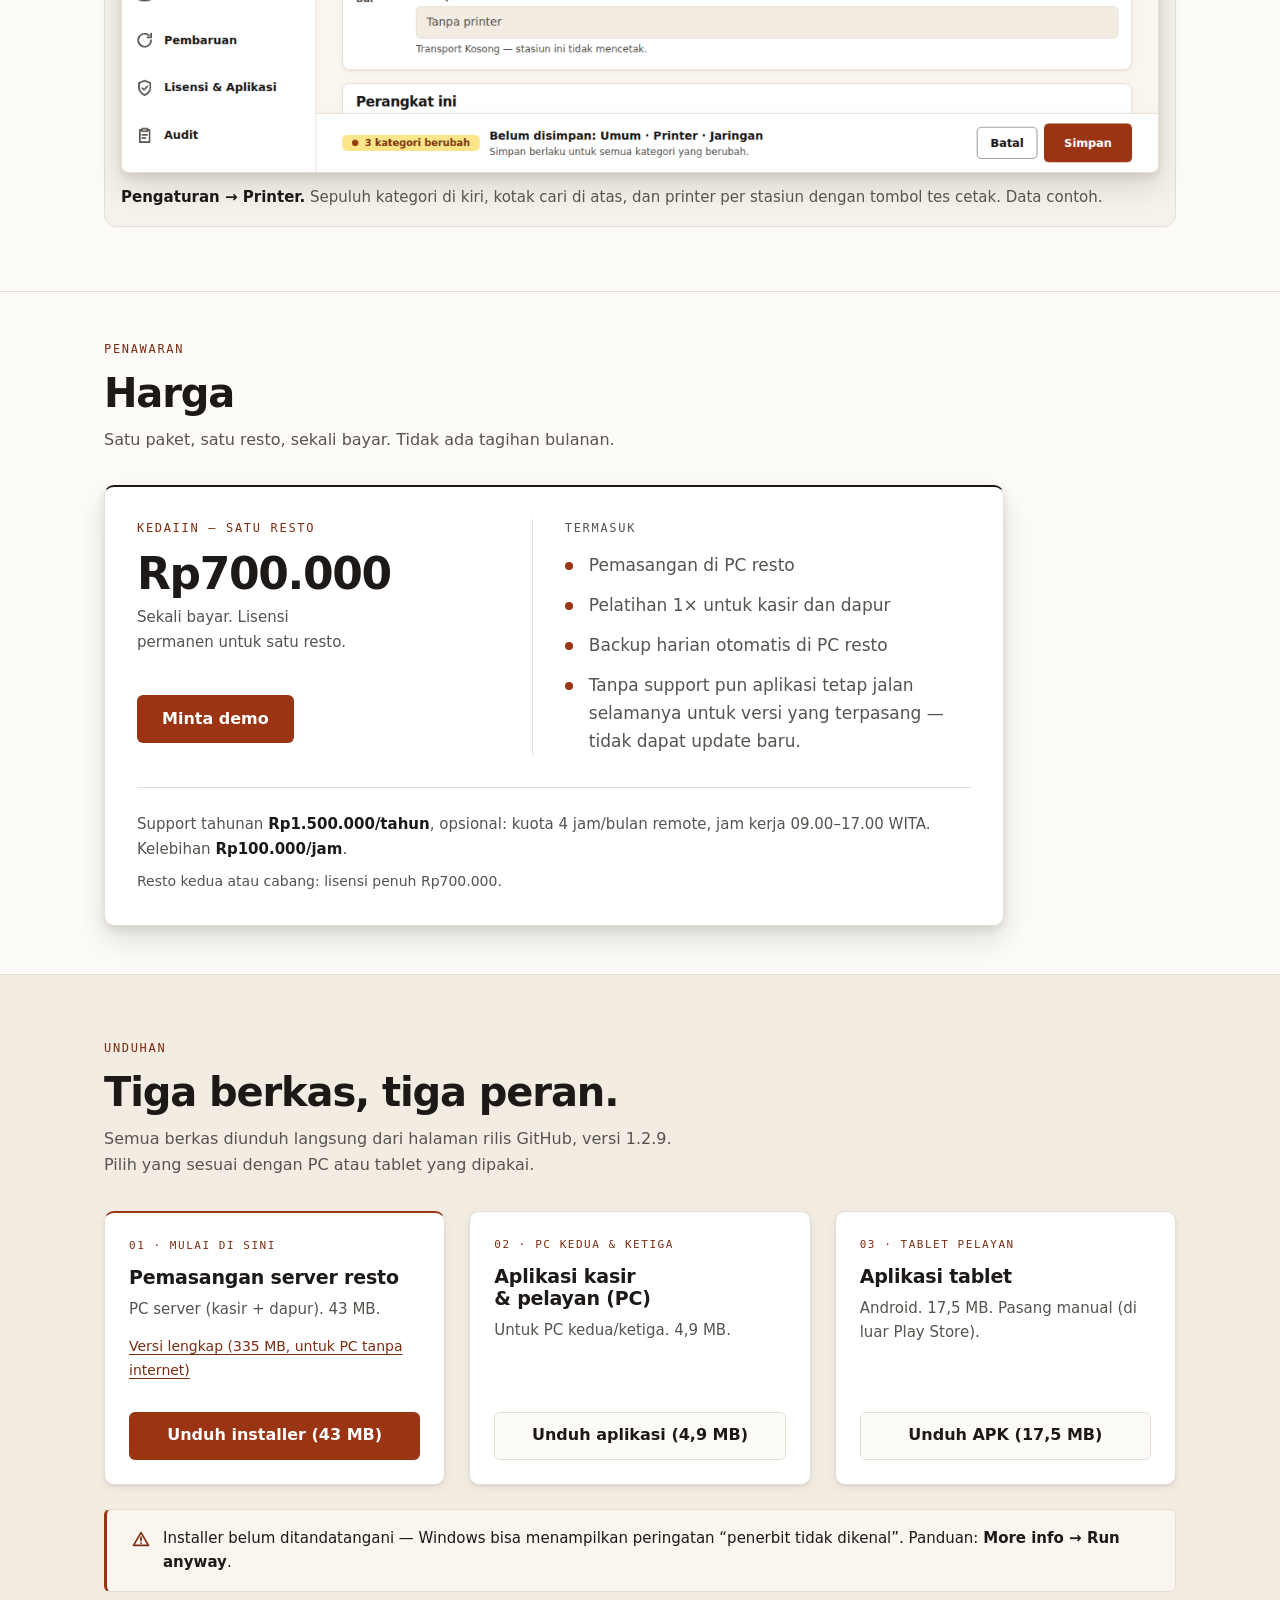
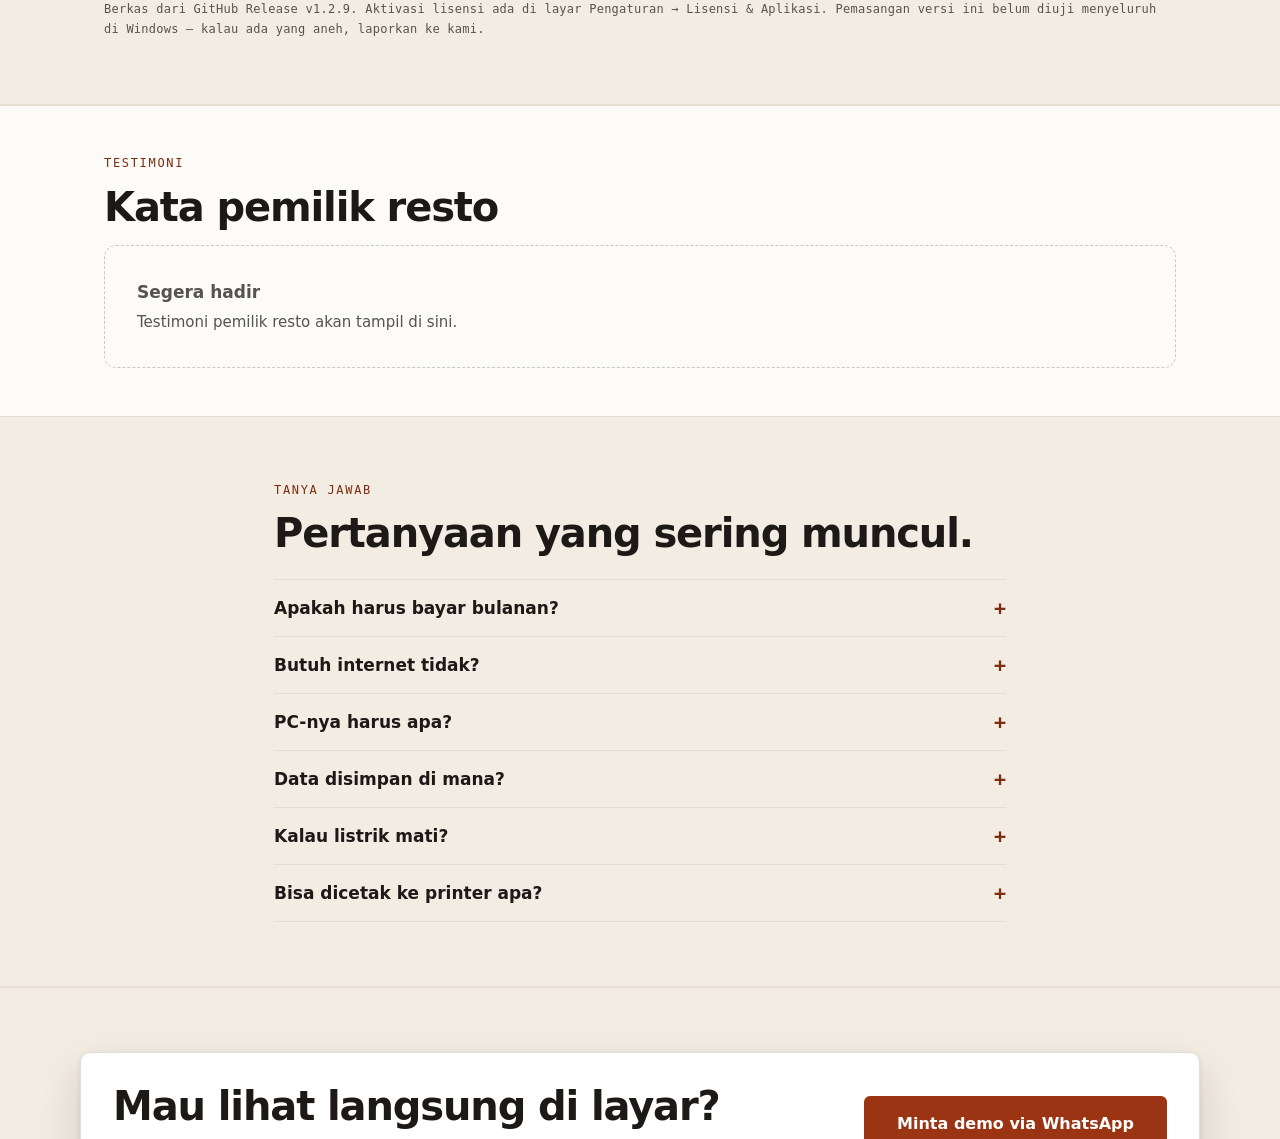
==== commit bcbed9c2: "landing: "Apa yang baru di 1.2.9" (3 poin awam: skrip ikut, watchdog jeda, installer berlog) + 3 kar" ====
--- a/index.html
+++ b/index.html
@@ -183,25 +183,25 @@
 
   <section class="section" id="baru">
     <div class="wrap">
-      <p class="eyebrow">Rilis 1.2.8 · 28 November 2026</p>
-      <h2>Apa yang baru di 1.2.8</h2>
-      <p class="section__lead">Pembaruan ini soal pembaruan aplikasi itu sendiri: dulu layar bisa diam di “sedang memasang” lalu server mati. Sekarang prosesnya terlihat, berhenti dengan pesan jelas kalau gagal, dan server hidup lagi sendiri.</p>
+      <p class="eyebrow">Rilis 1.2.9 · 28 November 2026</p>
+      <h2>Apa yang baru di 1.2.9</h2>
+      <p class="section__lead">Pembaruan ini masih soal memasang pembaruan, tapi sekarang di bagian yang paling sering bikin gagal tanpa jejak: berkas skrip yang tidak ikut diperbarui, penjaga otomatis yang menyalakan server di tengah proses, dan pemasangan gagal yang tidak meninggalkan catatan apa pun.</p>
 
       <ul class="changes">
         <li class="reveal">
           <p class="changes__tag changes__tag--new">Pembaruan</p>
-          <h3>Pembaruan lewat aplikasi sekarang benar-benar berjalan</h3>
-          <p>Layar pembaruan menampilkan tahap yang sedang dikerjakan beserta lima baris log terakhir, jadi terlihat aplikasi memang bekerja. Kalau ada yang gagal, proses berhenti dengan pesan yang jelas — tidak lagi diam di “sedang memasang”.</p>
+          <h3>Pembaruan dalam aplikasi membawa skrip pemasangnya sendiri</h3>
+          <p>Dulu berkas skrip pemasang di komputer resto tidak ikut diperbarui, sehingga pembaruan bisa gagal sebelum sempat mulai. Sekarang pembaruan membawa skripnya sendiri, jadi yang dipakai selalu versi yang cocok dengan aplikasi yang sedang dipasang.</p>
         </li>
         <li class="reveal">
           <p class="changes__tag">Server</p>
-          <h3>Server hidup kembali sendiri setelah pembaruan</h3>
-          <p>Setelah pembaruan selesai, server di PC resto menyala ulang otomatis dan kasir bisa langsung memakai lagi. Dulu server bisa tetap mati, sehingga resto kehilangan akses sampai dinyalakan manual.</p>
-        </li>
-        <li class="reveal">
-          <p class="changes__tag">Paket</p>
-          <h3>Paket yang sudah terpasang tidak ditawarkan lagi</h3>
-          <p>Aplikasi memeriksa paket mana yang sudah ada di PC resto, lalu melewatinya. Daftar pembaruan tidak lagi menawarkan berkas yang sama berulang kali.</p>
+          <h3>Penjaga otomatis berhenti sejenak saat memasang</h3>
+          <p>Penjaga otomatis (watchdog) adalah program kecil yang menyalakan server lagi kalau server mati. Sekarang ia berhenti sejenak selama pemasangan berjalan, jadi tidak lagi menyalakan server di tengah proses — dulu itu bisa membuat pemasangan gagal separuh jalan.</p>
+        </li>
+        <li class="reveal">
+          <p class="changes__tag">Catatan</p>
+          <h3>Installer menulis catatan pemasangan</h3>
+          <p>Setiap pemasangan meninggalkan catatan (log) di komputer resto. Kalau gagal, penyebabnya bisa dibaca langsung — tidak lagi menebak-nebak kenapa pemasangan berhenti.</p>
         </li>
       </ul>
 
@@ -249,27 +249,27 @@
     <div class="wrap">
       <p class="eyebrow">Unduhan</p>
       <h2>Tiga berkas, tiga peran.</h2>
-      <p class="section__lead">Semua berkas diunduh langsung dari halaman rilis GitHub, versi 1.2.8. Pilih yang sesuai dengan PC atau tablet yang dipakai.</p>
+      <p class="section__lead">Semua berkas diunduh langsung dari halaman rilis GitHub, versi 1.2.9. Pilih yang sesuai dengan PC atau tablet yang dipakai.</p>
 
       <ul class="dl">
         <li class="dl__card dl__card--main reveal">
           <p class="dl__k">01 · Mulai di sini</p>
           <h3>Pemasangan server resto</h3>
           <p>PC server (kasir + dapur). 43 MB.</p>
-          <p class="dl__alt"><a class="link" href="https://github.com/LIinz27/Kedaiin-release/releases/download/v1.2.8/Kedaiin-Setup-1.2.8.exe" target="_blank" rel="noopener">Versi lengkap (335 MB, untuk PC tanpa internet)</a></p>
-          <p class="dl__act"><a class="btn btn--primary" href="https://github.com/LIinz27/Kedaiin-release/releases/download/v1.2.8/Kedaiin-Setup-1.2.8-slim.exe" target="_blank" rel="noopener">Unduh installer (43 MB)</a></p>
+          <p class="dl__alt"><a class="link" href="https://github.com/LIinz27/Kedaiin-release/releases/download/v1.2.9/Kedaiin-Setup-1.2.9.exe" target="_blank" rel="noopener">Versi lengkap (335 MB, untuk PC tanpa internet)</a></p>
+          <p class="dl__act"><a class="btn btn--primary" href="https://github.com/LIinz27/Kedaiin-release/releases/download/v1.2.9/Kedaiin-Setup-1.2.9-slim.exe" target="_blank" rel="noopener">Unduh installer (43 MB)</a></p>
         </li>
         <li class="dl__card reveal">
           <p class="dl__k">02 · PC kedua &amp; ketiga</p>
           <h3>Aplikasi kasir &amp; pelayan (PC)</h3>
           <p>Untuk PC kedua/ketiga. 4,9 MB.</p>
-          <p class="dl__act"><a class="btn btn--ghost" href="https://github.com/LIinz27/Kedaiin-release/releases/download/v1.2.8/Kedaiin-Desktop-1.2.8.exe" target="_blank" rel="noopener">Unduh aplikasi (4,9 MB)</a></p>
+          <p class="dl__act"><a class="btn btn--ghost" href="https://github.com/LIinz27/Kedaiin-release/releases/download/v1.2.9/Kedaiin-Desktop-1.2.9.exe" target="_blank" rel="noopener">Unduh aplikasi (4,9 MB)</a></p>
         </li>
         <li class="dl__card reveal">
           <p class="dl__k">03 · Tablet pelayan</p>
           <h3>Aplikasi tablet</h3>
           <p>Android. 17,5 MB. Pasang manual (di luar Play Store).</p>
-          <p class="dl__act"><a class="btn btn--ghost" href="https://github.com/LIinz27/Kedaiin-release/releases/download/v1.2.8/Kedaiin-1.2.8.apk" target="_blank" rel="noopener">Unduh APK (17,5 MB)</a></p>
+          <p class="dl__act"><a class="btn btn--ghost" href="https://github.com/LIinz27/Kedaiin-release/releases/download/v1.2.9/Kedaiin-1.2.9.apk" target="_blank" rel="noopener">Unduh APK (17,5 MB)</a></p>
         </li>
       </ul>
 
@@ -277,7 +277,7 @@
         <svg viewBox="0 0 24 24" fill="none" stroke="currentColor" stroke-width="2" stroke-linecap="round" stroke-linejoin="round" aria-hidden="true"><path d="M12 4.4 21 19.6H3z"/><path d="M12 9.8v4.4"/><path d="M12 17h.01"/></svg>
         <span>Installer belum ditandatangani — Windows bisa menampilkan peringatan “penerbit tidak dikenal”. Panduan: <b>More info → Run anyway</b>.</span>
       </p>
-      <p class="hint">Berkas dari GitHub Release v1.2.8. Aktivasi lisensi ada di layar Pengaturan → Lisensi &amp; Aplikasi.</p>
+      <p class="hint">Berkas dari GitHub Release v1.2.9. Aktivasi lisensi ada di layar Pengaturan → Lisensi &amp; Aplikasi. Pemasangan versi ini belum diuji menyeluruh di Windows — kalau ada yang aneh, laporkan ke kami.</p>
     </div>
   </section>
 
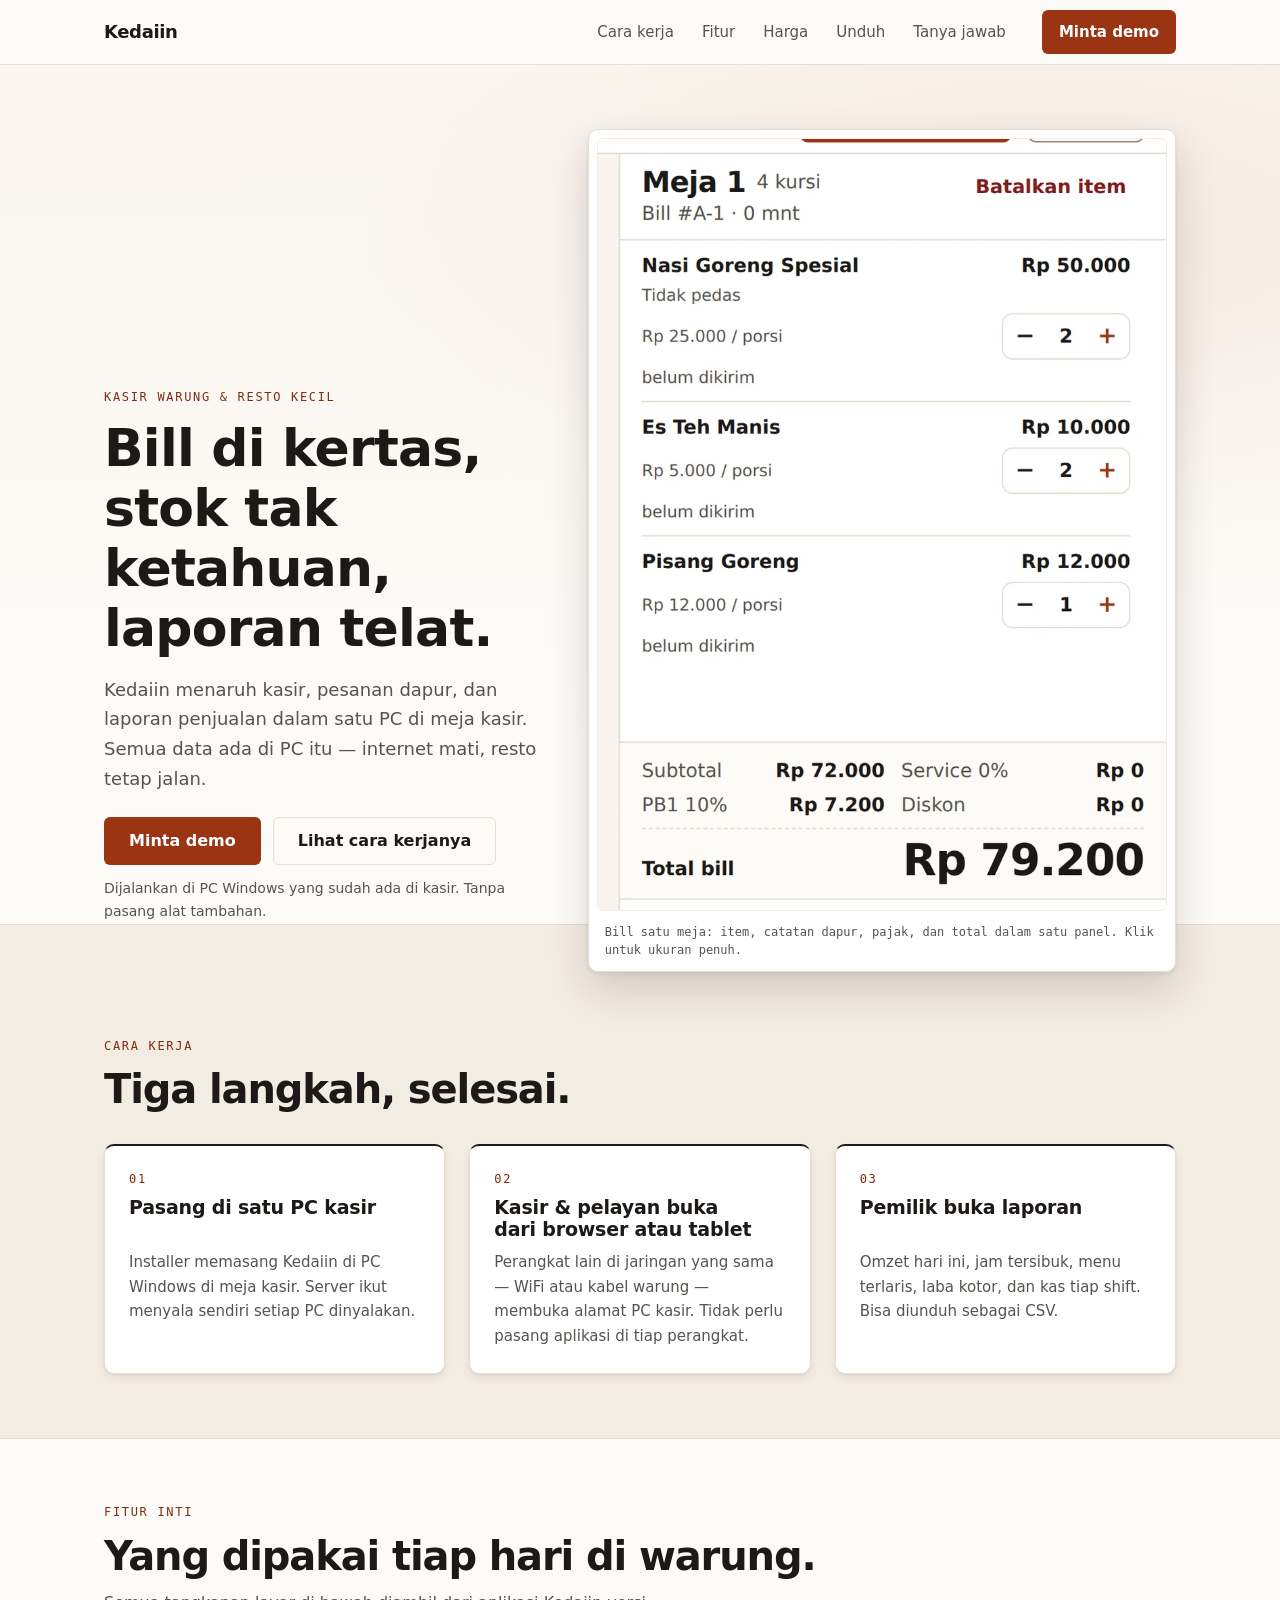
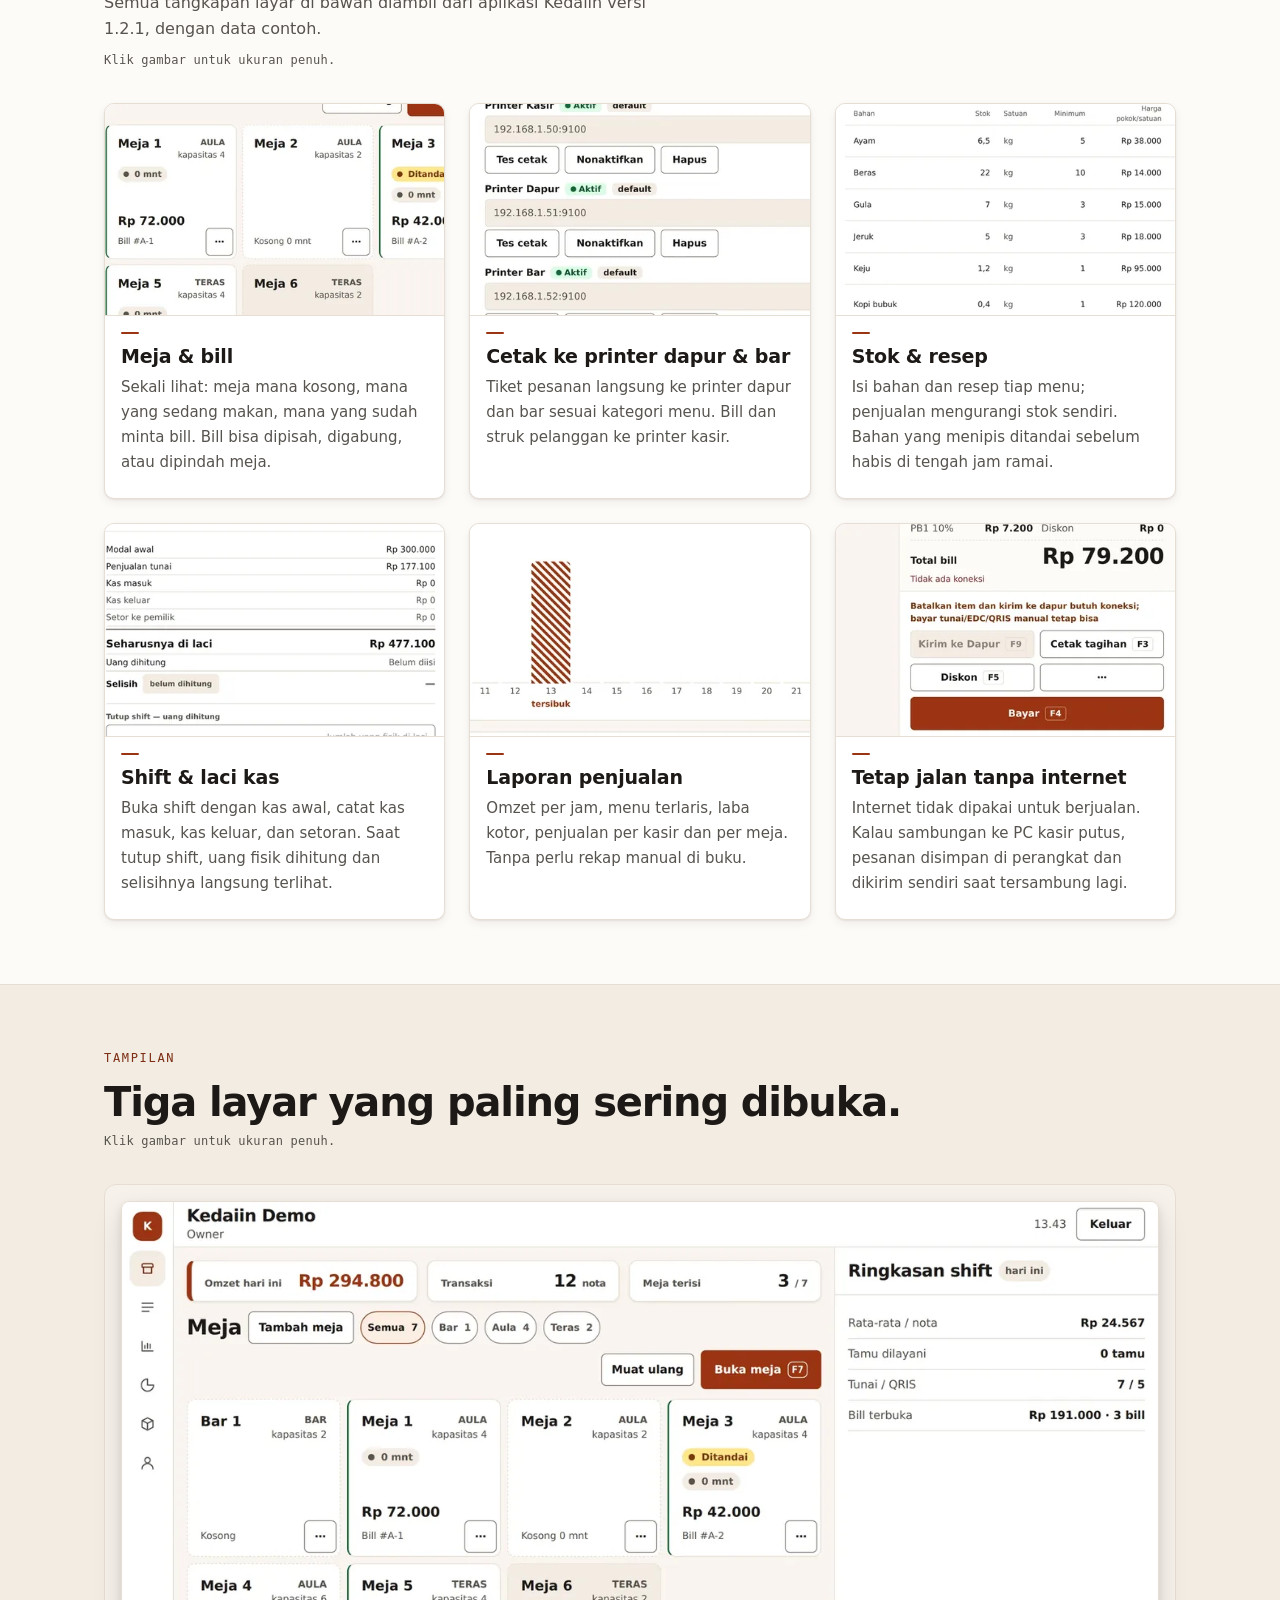
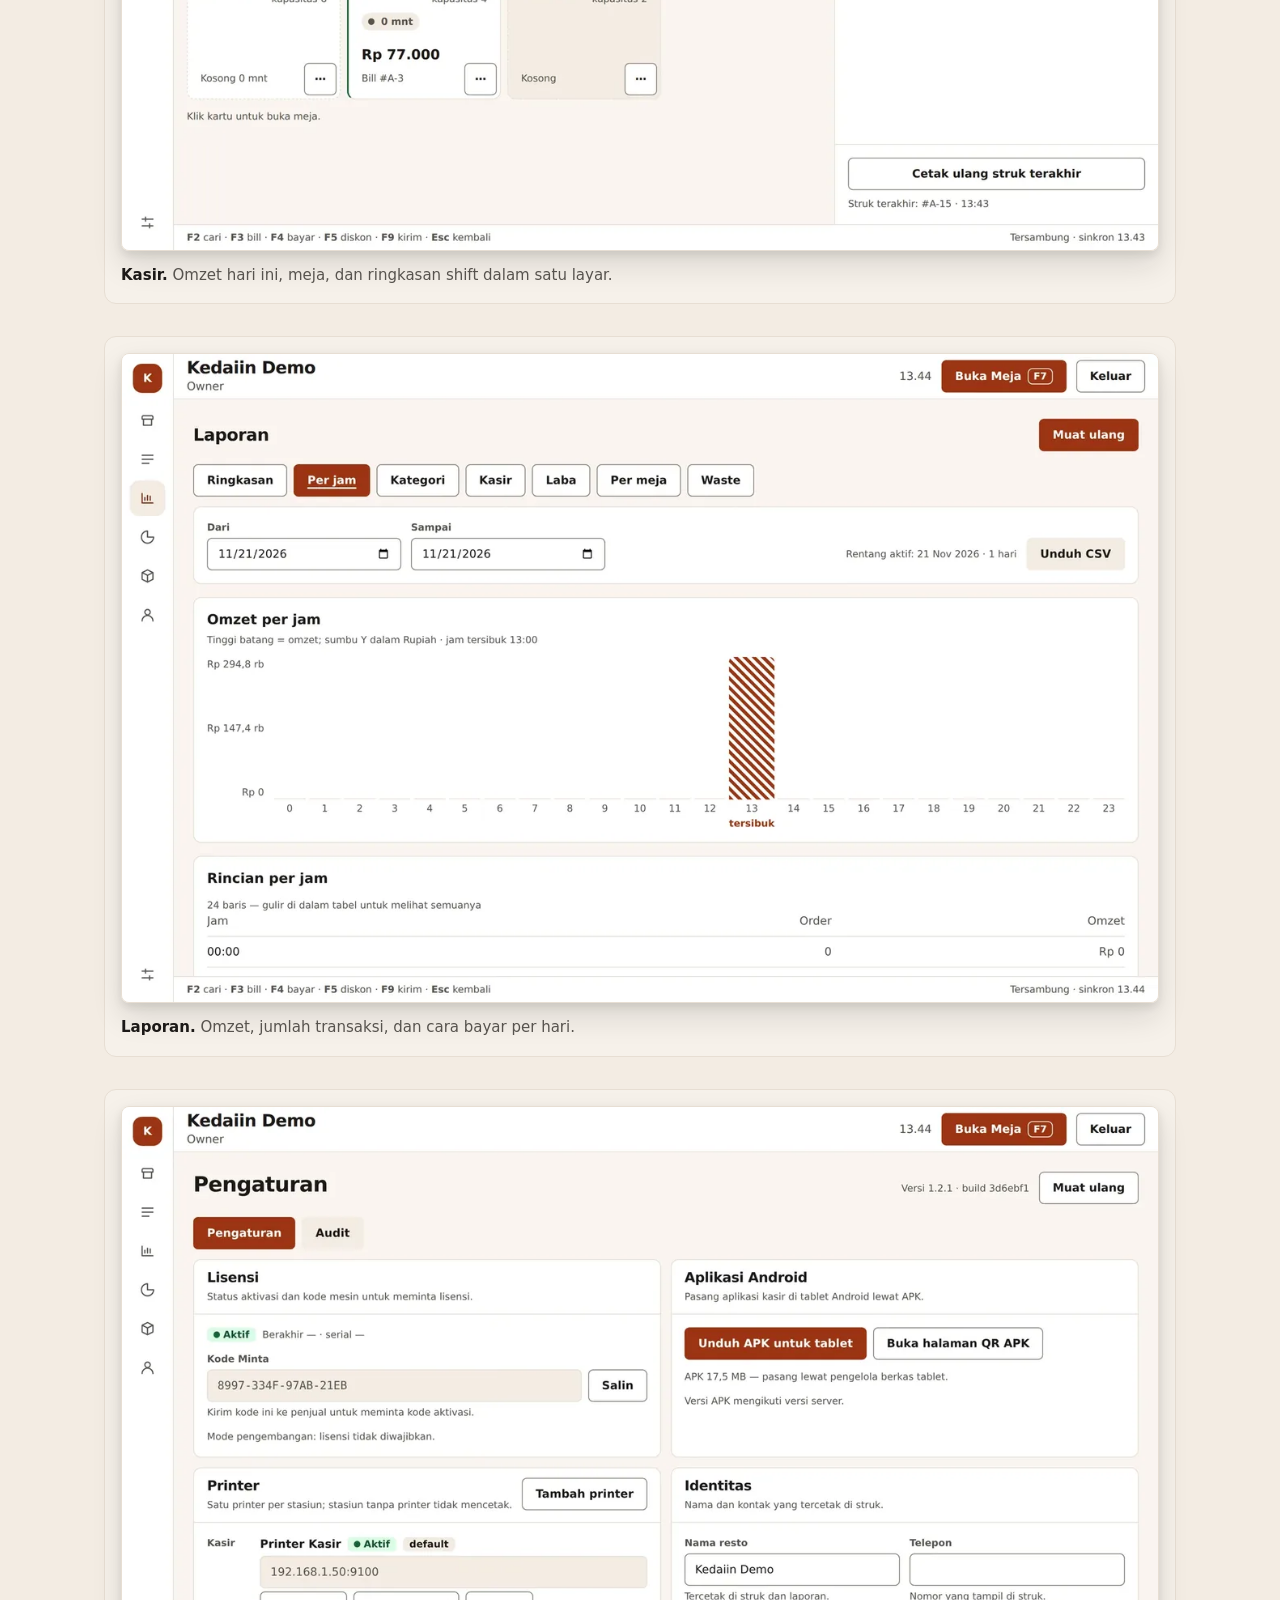
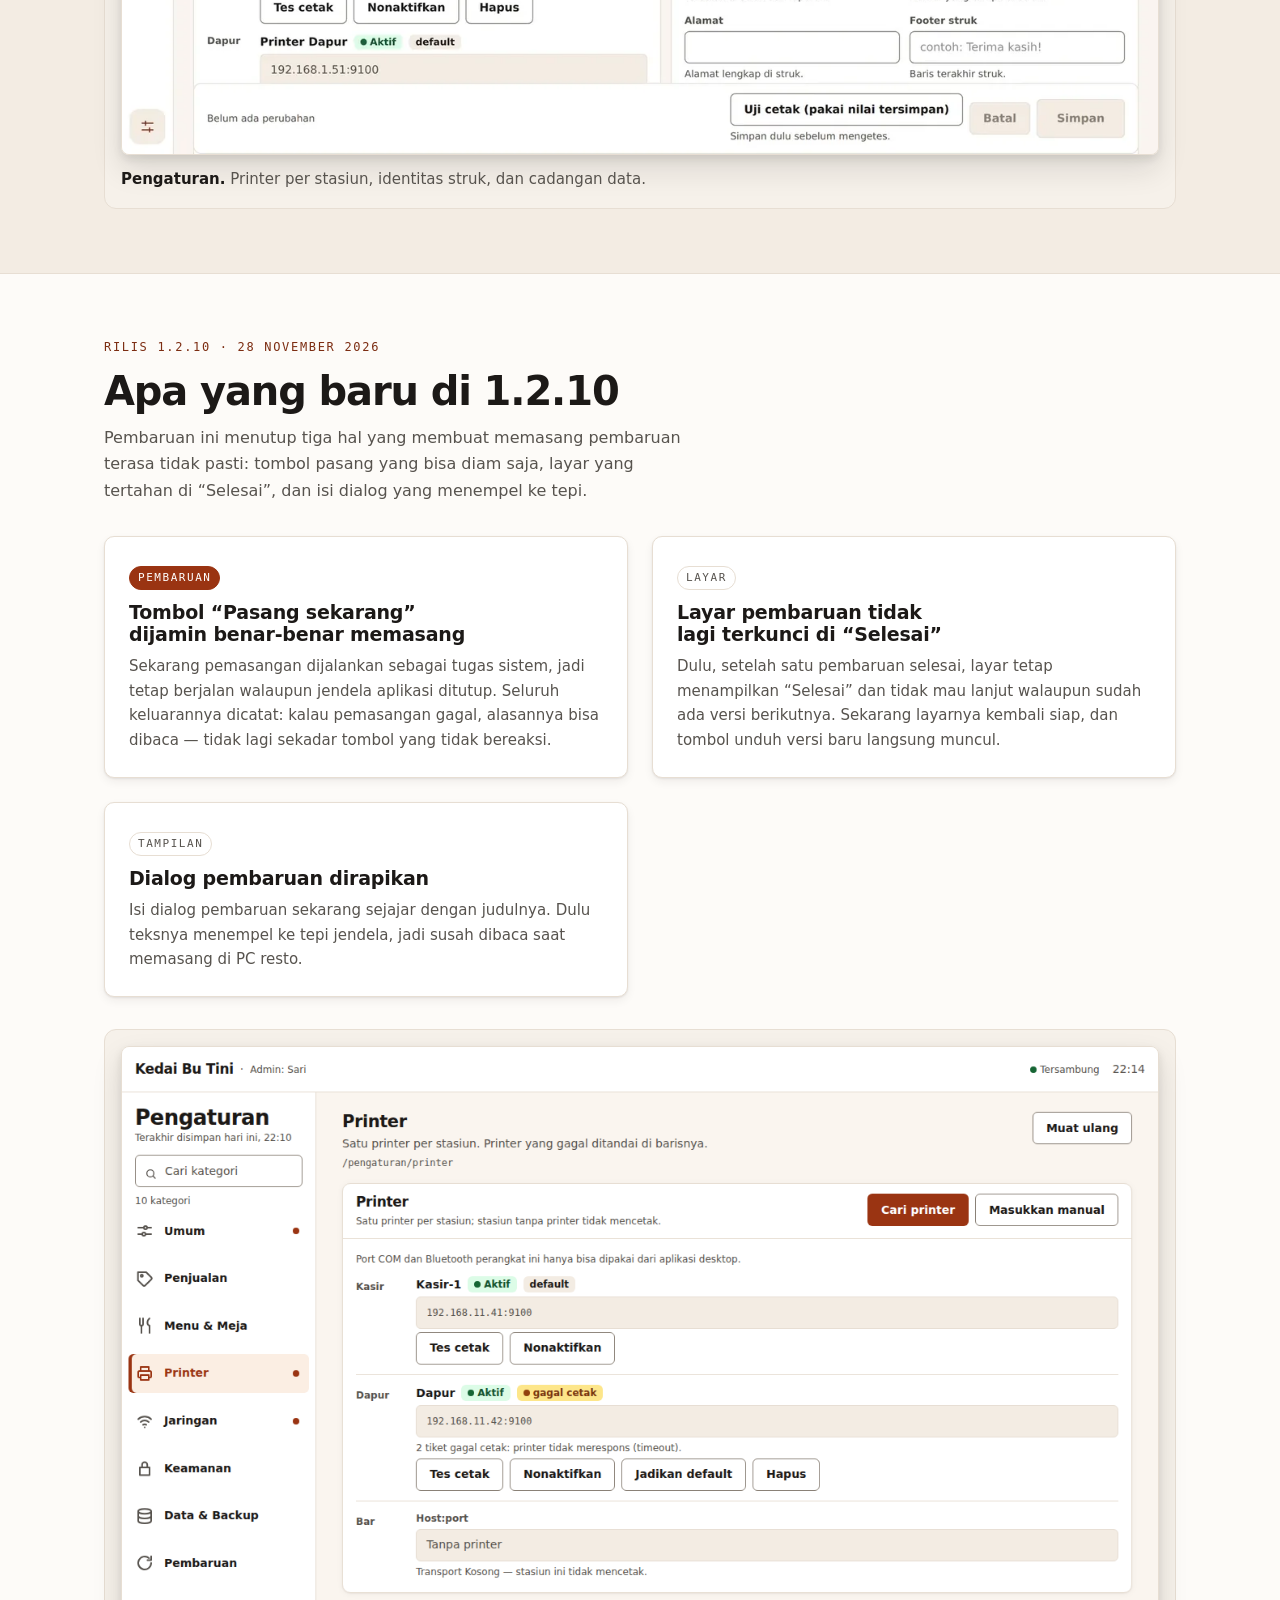
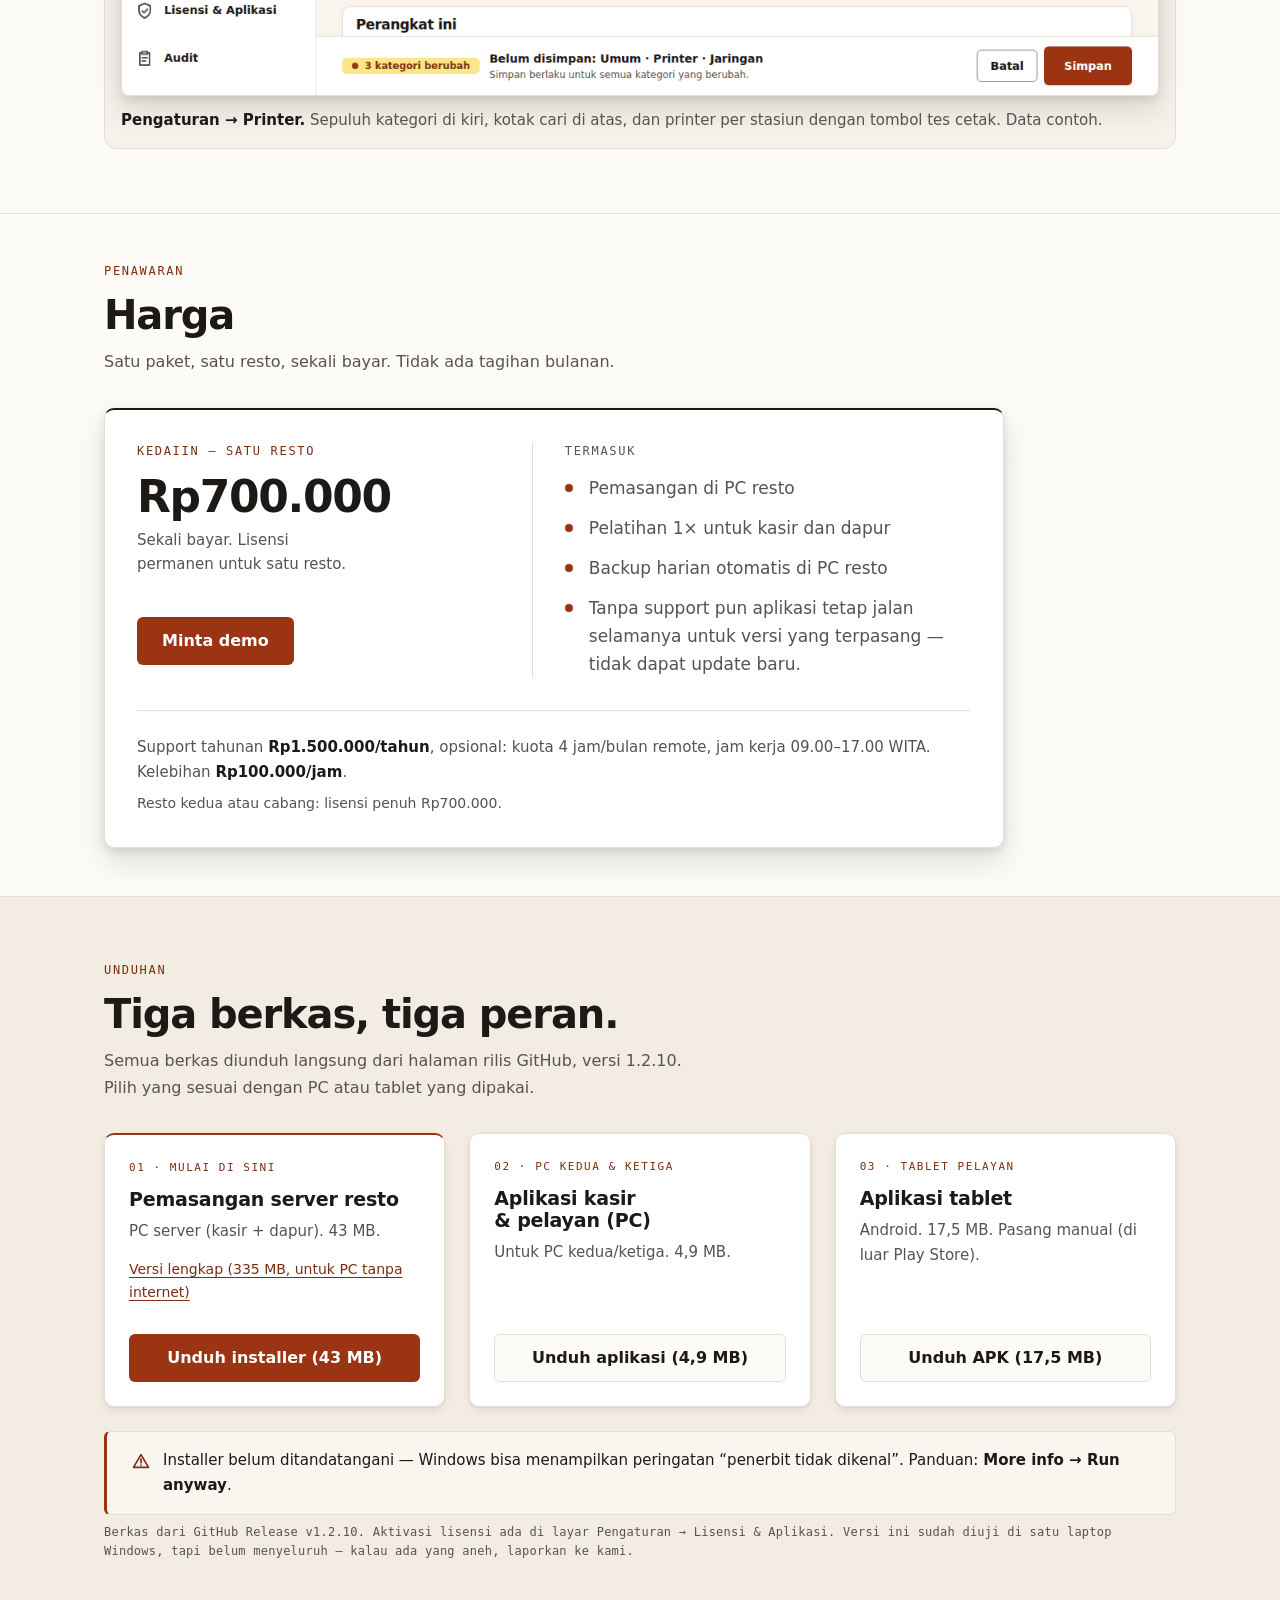
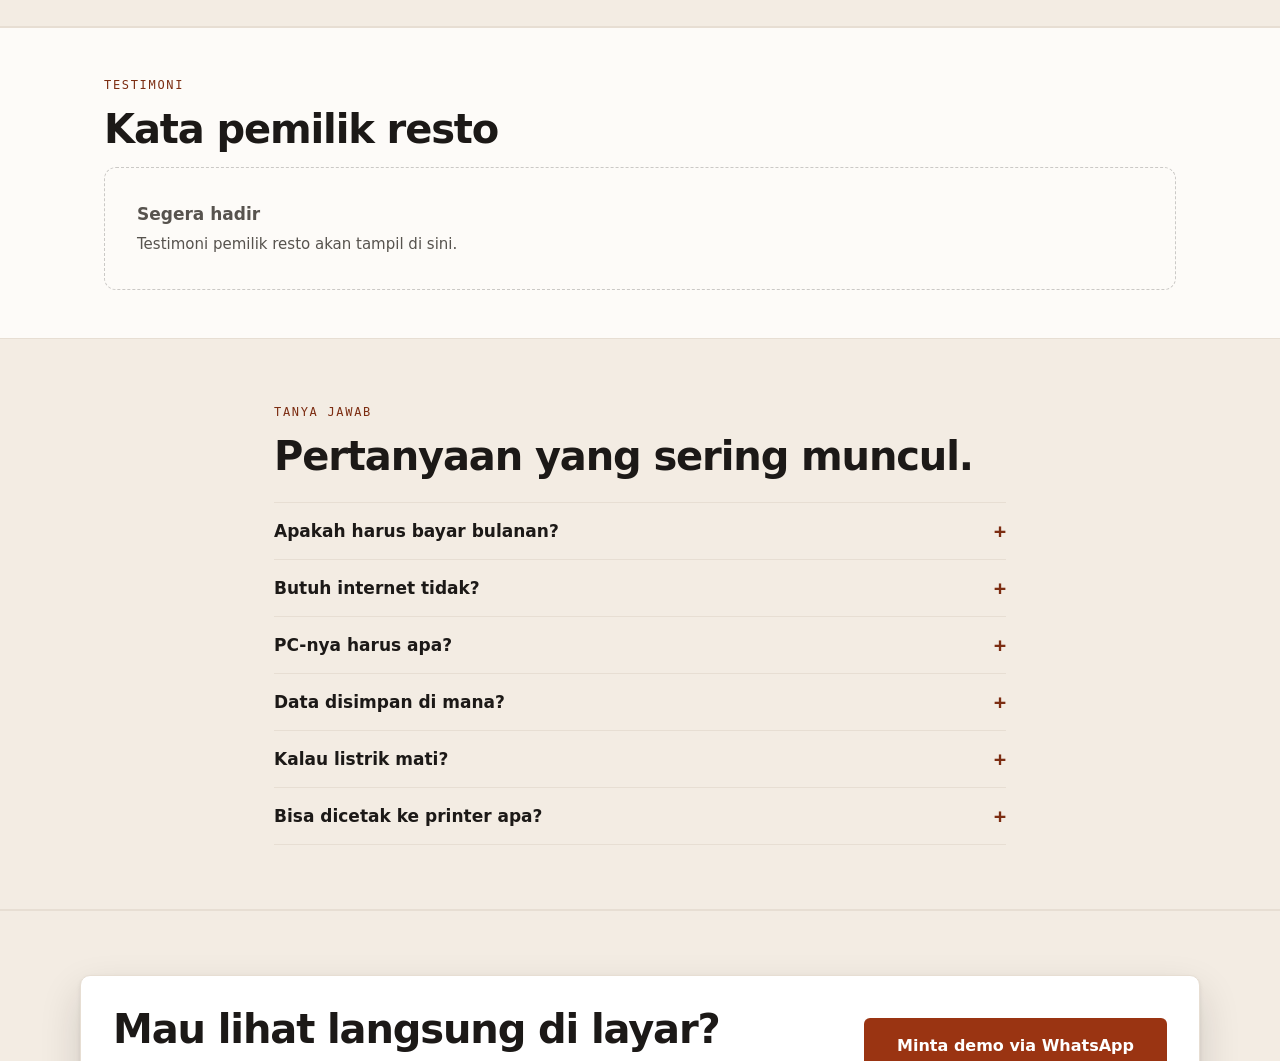
==== commit d54a40eb: "landing: "Apa yang baru di 1.2.10" (3 poin awam: pasang lewat tugas sistem + log, layar tak terkunci" ====
--- a/index.html
+++ b/index.html
@@ -183,25 +183,25 @@
 
   <section class="section" id="baru">
     <div class="wrap">
-      <p class="eyebrow">Rilis 1.2.9 · 28 November 2026</p>
-      <h2>Apa yang baru di 1.2.9</h2>
-      <p class="section__lead">Pembaruan ini masih soal memasang pembaruan, tapi sekarang di bagian yang paling sering bikin gagal tanpa jejak: berkas skrip yang tidak ikut diperbarui, penjaga otomatis yang menyalakan server di tengah proses, dan pemasangan gagal yang tidak meninggalkan catatan apa pun.</p>
+      <p class="eyebrow">Rilis 1.2.10 · 28 November 2026</p>
+      <h2>Apa yang baru di 1.2.10</h2>
+      <p class="section__lead">Pembaruan ini menutup tiga hal yang membuat memasang pembaruan terasa tidak pasti: tombol pasang yang bisa diam saja, layar yang tertahan di “Selesai”, dan isi dialog yang menempel ke tepi.</p>
 
       <ul class="changes">
         <li class="reveal">
           <p class="changes__tag changes__tag--new">Pembaruan</p>
-          <h3>Pembaruan dalam aplikasi membawa skrip pemasangnya sendiri</h3>
-          <p>Dulu berkas skrip pemasang di komputer resto tidak ikut diperbarui, sehingga pembaruan bisa gagal sebelum sempat mulai. Sekarang pembaruan membawa skripnya sendiri, jadi yang dipakai selalu versi yang cocok dengan aplikasi yang sedang dipasang.</p>
-        </li>
-        <li class="reveal">
-          <p class="changes__tag">Server</p>
-          <h3>Penjaga otomatis berhenti sejenak saat memasang</h3>
-          <p>Penjaga otomatis (watchdog) adalah program kecil yang menyalakan server lagi kalau server mati. Sekarang ia berhenti sejenak selama pemasangan berjalan, jadi tidak lagi menyalakan server di tengah proses — dulu itu bisa membuat pemasangan gagal separuh jalan.</p>
-        </li>
-        <li class="reveal">
-          <p class="changes__tag">Catatan</p>
-          <h3>Installer menulis catatan pemasangan</h3>
-          <p>Setiap pemasangan meninggalkan catatan (log) di komputer resto. Kalau gagal, penyebabnya bisa dibaca langsung — tidak lagi menebak-nebak kenapa pemasangan berhenti.</p>
+          <h3>Tombol “Pasang sekarang” dijamin benar-benar memasang</h3>
+          <p>Sekarang pemasangan dijalankan sebagai tugas sistem, jadi tetap berjalan walaupun jendela aplikasi ditutup. Seluruh keluarannya dicatat: kalau pemasangan gagal, alasannya bisa dibaca — tidak lagi sekadar tombol yang tidak bereaksi.</p>
+        </li>
+        <li class="reveal">
+          <p class="changes__tag">Layar</p>
+          <h3>Layar pembaruan tidak lagi terkunci di “Selesai”</h3>
+          <p>Dulu, setelah satu pembaruan selesai, layar tetap menampilkan “Selesai” dan tidak mau lanjut walaupun sudah ada versi berikutnya. Sekarang layarnya kembali siap, dan tombol unduh versi baru langsung muncul.</p>
+        </li>
+        <li class="reveal">
+          <p class="changes__tag">Tampilan</p>
+          <h3>Dialog pembaruan dirapikan</h3>
+          <p>Isi dialog pembaruan sekarang sejajar dengan judulnya. Dulu teksnya menempel ke tepi jendela, jadi susah dibaca saat memasang di PC resto.</p>
         </li>
       </ul>
 
@@ -249,27 +249,27 @@
     <div class="wrap">
       <p class="eyebrow">Unduhan</p>
       <h2>Tiga berkas, tiga peran.</h2>
-      <p class="section__lead">Semua berkas diunduh langsung dari halaman rilis GitHub, versi 1.2.9. Pilih yang sesuai dengan PC atau tablet yang dipakai.</p>
+      <p class="section__lead">Semua berkas diunduh langsung dari halaman rilis GitHub, versi 1.2.10. Pilih yang sesuai dengan PC atau tablet yang dipakai.</p>
 
       <ul class="dl">
         <li class="dl__card dl__card--main reveal">
           <p class="dl__k">01 · Mulai di sini</p>
           <h3>Pemasangan server resto</h3>
           <p>PC server (kasir + dapur). 43 MB.</p>
-          <p class="dl__alt"><a class="link" href="https://github.com/LIinz27/Kedaiin-release/releases/download/v1.2.9/Kedaiin-Setup-1.2.9.exe" target="_blank" rel="noopener">Versi lengkap (335 MB, untuk PC tanpa internet)</a></p>
-          <p class="dl__act"><a class="btn btn--primary" href="https://github.com/LIinz27/Kedaiin-release/releases/download/v1.2.9/Kedaiin-Setup-1.2.9-slim.exe" target="_blank" rel="noopener">Unduh installer (43 MB)</a></p>
+          <p class="dl__alt"><a class="link" href="https://github.com/LIinz27/Kedaiin-release/releases/download/v1.2.10/Kedaiin-Setup-1.2.10.exe" target="_blank" rel="noopener">Versi lengkap (335 MB, untuk PC tanpa internet)</a></p>
+          <p class="dl__act"><a class="btn btn--primary" href="https://github.com/LIinz27/Kedaiin-release/releases/download/v1.2.10/Kedaiin-Setup-1.2.10-slim.exe" target="_blank" rel="noopener">Unduh installer (43 MB)</a></p>
         </li>
         <li class="dl__card reveal">
           <p class="dl__k">02 · PC kedua &amp; ketiga</p>
           <h3>Aplikasi kasir &amp; pelayan (PC)</h3>
           <p>Untuk PC kedua/ketiga. 4,9 MB.</p>
-          <p class="dl__act"><a class="btn btn--ghost" href="https://github.com/LIinz27/Kedaiin-release/releases/download/v1.2.9/Kedaiin-Desktop-1.2.9.exe" target="_blank" rel="noopener">Unduh aplikasi (4,9 MB)</a></p>
+          <p class="dl__act"><a class="btn btn--ghost" href="https://github.com/LIinz27/Kedaiin-release/releases/download/v1.2.10/Kedaiin-Desktop-1.2.10.exe" target="_blank" rel="noopener">Unduh aplikasi (4,9 MB)</a></p>
         </li>
         <li class="dl__card reveal">
           <p class="dl__k">03 · Tablet pelayan</p>
           <h3>Aplikasi tablet</h3>
           <p>Android. 17,5 MB. Pasang manual (di luar Play Store).</p>
-          <p class="dl__act"><a class="btn btn--ghost" href="https://github.com/LIinz27/Kedaiin-release/releases/download/v1.2.9/Kedaiin-1.2.9.apk" target="_blank" rel="noopener">Unduh APK (17,5 MB)</a></p>
+          <p class="dl__act"><a class="btn btn--ghost" href="https://github.com/LIinz27/Kedaiin-release/releases/download/v1.2.10/Kedaiin-1.2.10.apk" target="_blank" rel="noopener">Unduh APK (17,5 MB)</a></p>
         </li>
       </ul>
 
@@ -277,7 +277,7 @@
         <svg viewBox="0 0 24 24" fill="none" stroke="currentColor" stroke-width="2" stroke-linecap="round" stroke-linejoin="round" aria-hidden="true"><path d="M12 4.4 21 19.6H3z"/><path d="M12 9.8v4.4"/><path d="M12 17h.01"/></svg>
         <span>Installer belum ditandatangani — Windows bisa menampilkan peringatan “penerbit tidak dikenal”. Panduan: <b>More info → Run anyway</b>.</span>
       </p>
-      <p class="hint">Berkas dari GitHub Release v1.2.9. Aktivasi lisensi ada di layar Pengaturan → Lisensi &amp; Aplikasi. Pemasangan versi ini belum diuji menyeluruh di Windows — kalau ada yang aneh, laporkan ke kami.</p>
+      <p class="hint">Berkas dari GitHub Release v1.2.10. Aktivasi lisensi ada di layar Pengaturan → Lisensi &amp; Aplikasi. Versi ini sudah diuji di satu laptop Windows, tapi belum menyeluruh — kalau ada yang aneh, laporkan ke kami.</p>
     </div>
   </section>
 
